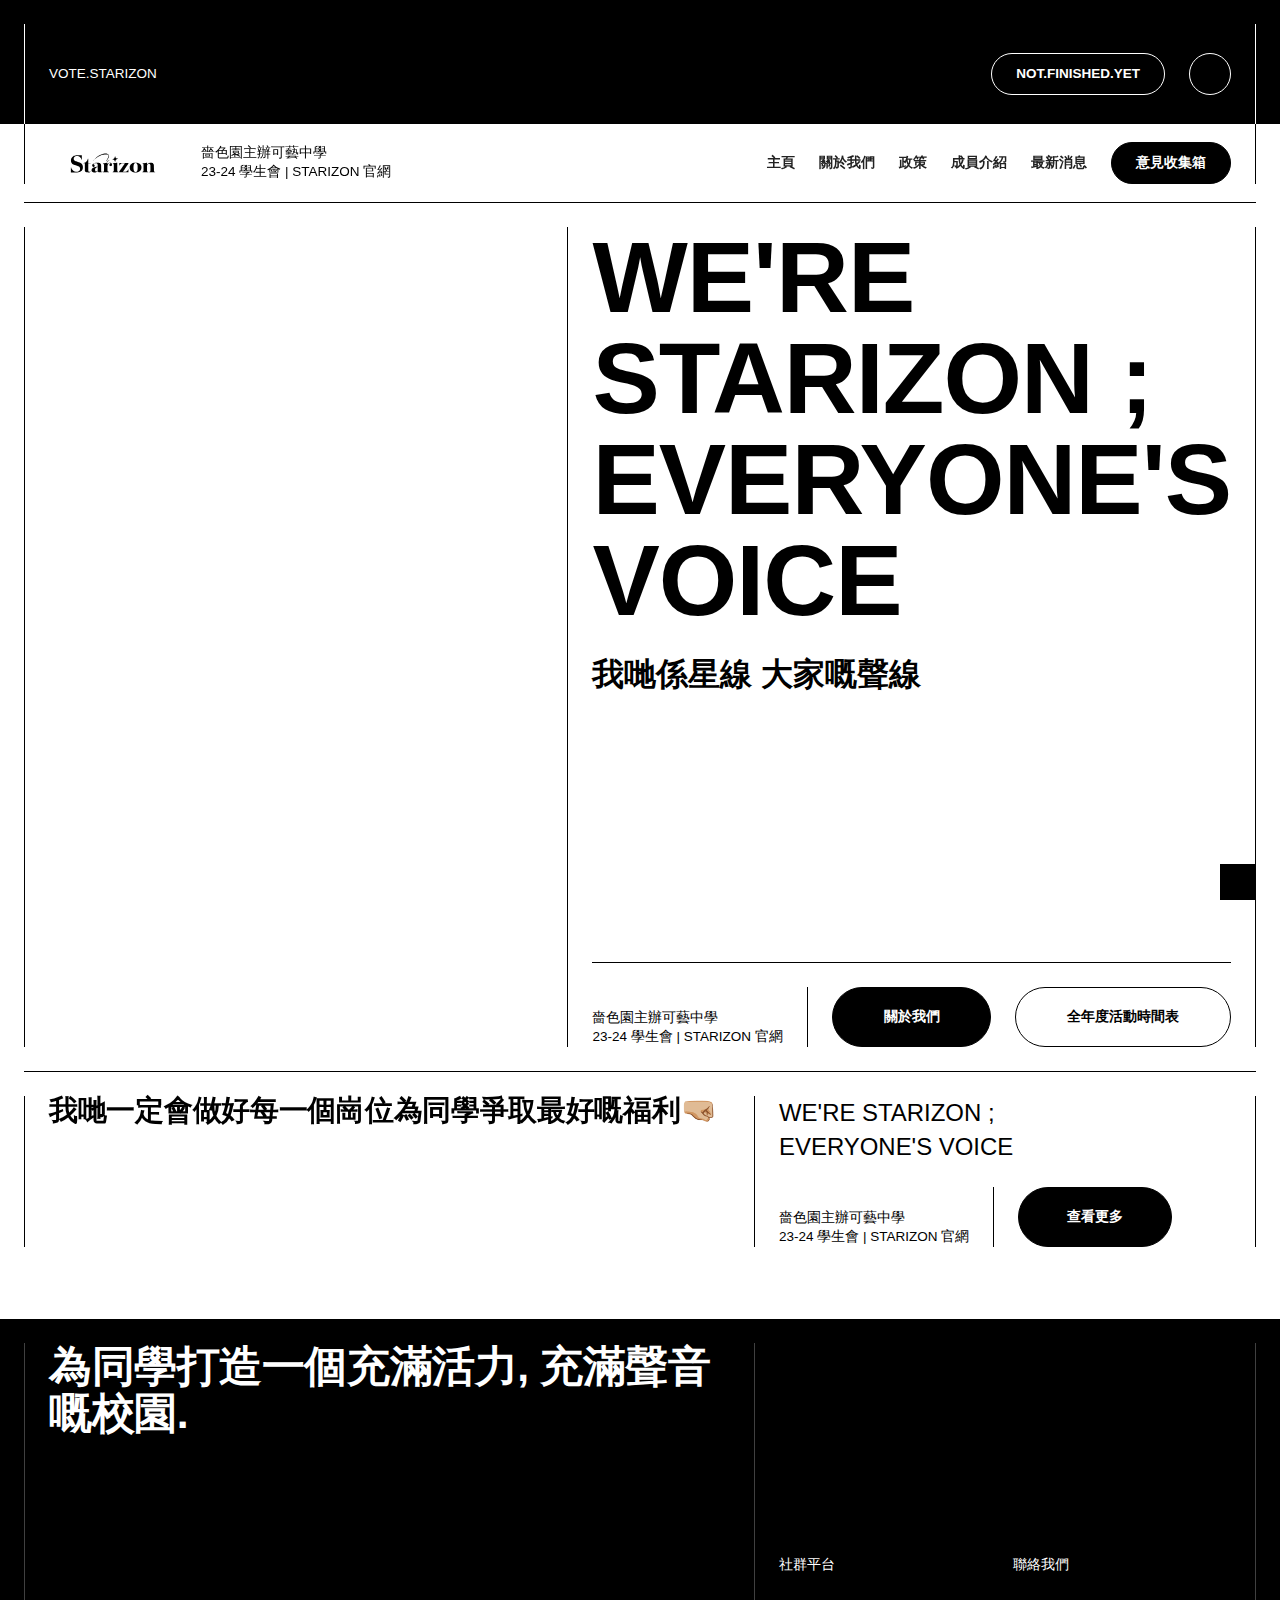
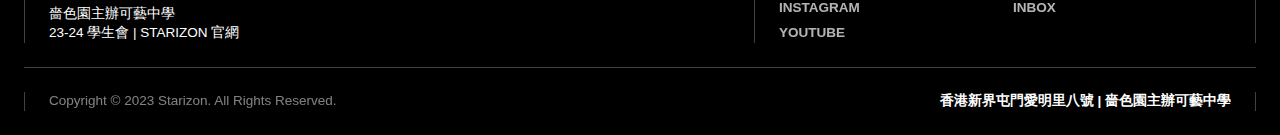
==== index.html @ f669361c "Update index.html" ====
<!DOCTYPE html>
<html data-wf-domain="62f3719eed27635eee6eeb4f" data-wf-page="643792593c70c9374ab101b8" data-wf-site="6434d82a3cc585684fbb2d3b" data-wf-status="1">
    <head>
        <meta charset="utf-8"/>
        <title>𝟐𝟑-𝟐𝟒年度學生會 | 𝐒𝐓𝐀𝐑𝐈𝐙𝐎𝐍</title>
        <link href="starizon_css-01.css" rel="stylesheet" type="text/css"/>
        <script type="text/javascript">
            !function(o, c) {
                var n = c.documentElement
                  , t = " w-mod-";
                n.className += t + "js",
                ("ontouchstart"in o || o.DocumentTouch && c instanceof DocumentTouch) && (n.className += t + "touch")
            }(window, document);
        </script>
        <link href="assets/images/starizon.icon.white.png" rel="shortcut icon" type="image/x-icon"/>
        <style>
            body {
                -moz-osx-font-smoothing: grayscale;
                -webkit-font-smoothing: antialiased;
            }

            select, input, textarea {
                -webkit-appearance: none;
            }
        </style>
    </head>
    <body>
        <div class="page-wrapper">
            <div id="Top" class="back-to-top-container">
                <a href="#Top" class="back-to-top-button w-inline-block">
                    <img src="https://assets.website-files.com/6434d82a3cc585684fbb2d3b/6434d82a3cc5858059bb2d97_interface-icon-arrow-up.svg" alt="" class="invert"/>
                </a>
            </div>
            <div class="announcement-bar">
                <div class="container---main announcement">
                    <div class="announcement-contents">
                        <div class="small-text normal-case">
                            VOTE.STARIZON
                        </div>
                        <div class="announcement-buttons">
                            <a href="#" target="_blank" class="button bordered-white small w-inline-block">
                                <div>Not.Finished.yet</div>
                            </a>
                            <div class="announcement-cross">
                                <a href="#" class="circle-button bordered-white w-inline-block">
                                    <img src="https://assets.website-files.com/6434d82a3cc585684fbb2d3b/6434d82a3cc5850c27bb2d99_interface-icon-cross.svg" alt="" class="invert"/>
                                </a>
                            </div>
                        </div>
                    </div>
                </div>
            </div>
            <div class="navbar-wrapper">
                <div class="container---main">
                    <div data-animation="default" data-collapse="medium" data-duration="400" data-easing="ease" data-easing2="ease" role="banner" class="navbar w-nav">
                        <div class="navbar-row">
                            <div class="navbar-left">
                                <a href="index.html" aria-current="page" class="brand w-nav-brand w--current">
                                    <img src="assets/images/starizon.logo.black.svg" alt=""/>
                                </a>
                                <div class="small-text navbar-date">
                                    嗇色園主辦可藝中學<br/>23-24 學生會 | STARIZON 官網
                                </div>
                            </div>
                            <nav role="navigation" class="nav-menu w-nav-menu">
                                <a href="index.html" class="nav-link w-nav-link">主頁</a>
                                <a href="about.html" class="nav-link w-nav-link">關於我們</a>
                                <a href="policy.html" class="nav-link w-nav-link">政策</a>
                                <a href="members.html" class="nav-link w-nav-link">成員介紹</a>
                                <a href="news.html" class="nav-link w-nav-link">最新消息</a>
                                <a href="https://forms.office.com/pages/responsepage.aspx?id=_iAlI0WJ10eQeMBDpr6bIfOdSg0byFVHprDuaMPOEABUQkJWSlk3SUZXNU5JMFQwN0pROUhWMkxETy4u" target="_blank" class="button small w-inline-block">
                                    <div>意見收集箱</div>
                                </a>
                            </nav>
                            <div class="menu-button w-nav-button">
                                <div class="menu-button-wrapper">
                                    <div class="menu-button-horziontal">
                                        <div class="menu-button-horizontal-line line-1"></div>
                                        <div class="menu-button-horizontal-line line-2"></div>
                                        <div class="menu-button-horizontal-line line-3"></div>
                                    </div>
                                    <div class="menu-button-cross">
                                        <div class="menu-button-cross-line line-1"></div>
                                        <div class="menu-button-cross-line line-2"></div>
                                    </div>
                                </div>
                            </div>
                        </div>
                    </div>
                </div>
            </div>
            <div class="content-wrapper">
                <div class="horizontal-line"></div>
                <div class="container---main">
                    <div class="section-inner">
                        <div class="image-wrapper">
                            <div data-poster-url="https://assets.website-files.com/6434d82a3cc585684fbb2d3b/6435f1de765df2194323a188_video-tall-1-poster-00001.jpg" data-video-urls="https://assets.website-files.com/6434d82a3cc585684fbb2d3b/6435f1de765df2194323a188_video-tall-1-transcode.mp4,https://assets.website-files.com/6434d82a3cc585684fbb2d3b/6435f1de765df2194323a188_video-tall-1-transcode.webm" data-autoplay="true" data-loop="true" data-wf-ignore="true" class="tall-image w-background-video w-background-video-atom">
                                <video id="bc25008b-c223-f954-f3f4-4669dd1effb4-video" autoplay="" loop="" style="background-image:url(&quot;https://assets.website-files.com/6434d82a3cc585684fbb2d3b/6435f1de765df2194323a188_video-tall-1-poster-00001.jpg&quot;)" muted="" playsinline="" data-wf-ignore="true" data-object-fit="cover">
                                    <source src="https://assets.website-files.com/6434d82a3cc585684fbb2d3b/6435f1de765df2194323a188_video-tall-1-transcode.mp4" data-wf-ignore="true"/>
                                    <source src="https://assets.website-files.com/6434d82a3cc585684fbb2d3b/6435f1de765df2194323a188_video-tall-1-transcode.webm" data-wf-ignore="true"/>
                                </video>
                            </div>
                            <div class="corner-graphic">
                                <div class="corner-graphic-top">
                                    <div class="corner-graphic-polygon"></div>
                                    <img src="https://assets.website-files.com/6434d82a3cc585684fbb2d3b/6434e6e954422e6eb93db7df_rounded-corner.svg" alt="" class="graphic-round-1"/>
                                </div>
                                <img src="https://assets.website-files.com/6434d82a3cc585684fbb2d3b/6434e6e954422e6eb93db7df_rounded-corner.svg" alt="" class="graphic-round-1"/>
                            </div>
                            <div class="corner-graphic bottom-right">
                                <div class="corner-graphic-top">
                                    <div class="corner-graphic-polygon wide"></div>
                                    <img src="https://assets.website-files.com/6434d82a3cc585684fbb2d3b/6434e6e954422e6eb93db7df_rounded-corner.svg" alt="" class="graphic-round-1"/>
                                </div>
                                <img src="https://assets.website-files.com/6434d82a3cc585684fbb2d3b/6434e6e954422e6eb93db7df_rounded-corner.svg" alt="" class="graphic-round-1"/>
                            </div>
                        </div>
                        <div class="vertical-line"></div>
                        <div class="justify-between">
                            <div id="w-node-_2f3799e2-8b86-96f6-924d-34a1fda5ce8c-4ab101b8" class="rows">
                                <h1 id="w-node-bc605cec-be34-5eda-a3c0-f28c8a961059-4ab101b8">We're STARIZON ; Everyone's Voice</h1>
                                <h4>
                                    我哋係星線 大家嘅聲線
                                </h4>
                            </div>
                            <div id="w-node-_2f3799e2-8b86-96f6-924d-34a1fda5ce91-4ab101b8" class="rows">
                                <div class="horizontal-line"></div>
                                <div id="w-node-_2f3799e2-8b86-96f6-924d-34a1fda5ce93-4ab101b8" class="columns hero-action">
                                    <div id="w-node-_2f3799e2-8b86-96f6-924d-34a1fda5ce94-4ab101b8" class="small-text">
                                        嗇色園主辦可藝中學<br/>23-24 學生會 | STARIZON 官網
                                    </div>
                                    <div class="vertical-line"></div>
                                    <a href="about.html" class="button hero-button w-inline-block">
                                        <div id="w-node-_2f3799e2-8b86-96f6-924d-34a1fda5ce98-4ab101b8">關於我們</div>
                                    </a>
                                    <a href="schedule.html" class="button bordered hero-button w-inline-block">
                                        <div id="w-node-_2f3799e2-8b86-96f6-924d-34a1fda5ce9b-4ab101b8">全年度活動時間表</div>
                                    </a>
                                </div>
                            </div>
                        </div>
                    </div>
                </div>
                <div class="horizontal-line"></div>
<!--
                <div class="container---main">
                    <div class="section-inner sponsors">
                        <h3>
                            proudly<br/>
                            sponsored<br/>by
                        </h3>
                        <div class="vertical-line"></div>
                        <div class="logos-wrapper">
                            <div class="logo-row">
                                <div class="logo-wrapper">
                                    <img src="https://assets.website-files.com/6434d82a3cc585684fbb2d3b/6434d82a3cc58504b5bb2d77_brand-logo-15.svg" alt=""/>
                                </div>
                                <div class="logo-wrapper">
                                    <img src="https://assets.website-files.com/6434d82a3cc585684fbb2d3b/6434d82a3cc5858596bb2d7c_brand-logo-01.svg" alt=""/>
                                </div>
                                <div class="logo-wrapper">
                                    <img src="https://assets.website-files.com/6434d82a3cc585684fbb2d3b/6434d82a3cc58583d7bb2d76_brand-logo-14.svg" alt=""/>
                                </div>
                                <div class="logo-wrapper">
                                    <img src="https://assets.website-files.com/6434d82a3cc585684fbb2d3b/6434d82a3cc58518cabb2d7f_brand-logo-07.svg" alt=""/>
                                </div>
                                <div class="logo-wrapper">
                                    <img src="https://assets.website-files.com/6434d82a3cc585684fbb2d3b/6434d82a3cc585138fbb2d6f_brand-logo-17.svg" alt=""/>
                                </div>
                                <div class="logo-wrapper">
                                    <img src="https://assets.website-files.com/6434d82a3cc585684fbb2d3b/6434d82a3cc58521e2bb2d7e_brand-logo-05.svg" alt=""/>
                                </div>
                            </div>
                            <a href="#" class="arrow-link bottom-right">
                                <div id="w-node-_2f3799e2-8b86-96f6-924d-34a1fda5ceb2-4ab101b8">meet our sponsors</div>
                                <img src="https://assets.website-files.com/6434d82a3cc585684fbb2d3b/6434d82a3cc58557ecbb2d96_interface-icon-arrow-right.svg" alt=""/>
                            </a>
                        </div>
                    </div>
                </div>
                <div class="horizontal-line"></div>
                <div class="container---main">
                    <div class="section-inner">
                        <div id="w-node-_2f3799e2-8b86-96f6-924d-34a1fda5ceb8-4ab101b8" class="rows gap-1x">
                            <h4 class="large-heading">themes</h4>
                            <div class="image-wrapper">
                                <div class="corner-graphic hide-on-mobile">
                                    <div class="corner-graphic-top">
                                        <div class="corner-graphic-polygon xwide"></div>
                                        <img src="https://assets.website-files.com/6434d82a3cc585684fbb2d3b/6434e6e954422e6eb93db7df_rounded-corner.svg" alt="" class="graphic-round-1"/>
                                    </div>
                                    <img src="https://assets.website-files.com/6434d82a3cc585684fbb2d3b/6434e6e954422e6eb93db7df_rounded-corner.svg" alt="" class="graphic-round-1"/>
                                </div>
                                <div class="corner-graphic bottom-right">
                                    <div class="corner-graphic-top">
                                        <div class="corner-graphic-polygon"></div>
                                        <img src="https://assets.website-files.com/6434d82a3cc585684fbb2d3b/6434e6e954422e6eb93db7df_rounded-corner.svg" alt="" class="graphic-round-1"/>
                                    </div>
                                    <img src="https://assets.website-files.com/6434d82a3cc585684fbb2d3b/6434e6e954422e6eb93db7df_rounded-corner.svg" alt="" class="graphic-round-1"/>
                                </div>
                                <div data-poster-url="https://assets.website-files.com/6434d82a3cc585684fbb2d3b/6435f1ffa78594cfeb83b498_video-wide-1-poster-00001.jpg" data-video-urls="https://assets.website-files.com/6434d82a3cc585684fbb2d3b/6435f1ffa78594cfeb83b498_video-wide-1-transcode.mp4,https://assets.website-files.com/6434d82a3cc585684fbb2d3b/6435f1ffa78594cfeb83b498_video-wide-1-transcode.webm" data-autoplay="true" data-loop="true" data-wf-ignore="true" class="wide-image w-background-video w-background-video-atom">
                                    <video id="b2532ffa-951f-53a1-4b04-816ff6d3d0a5-video" autoplay="" loop="" style="background-image:url(&quot;https://assets.website-files.com/6434d82a3cc585684fbb2d3b/6435f1ffa78594cfeb83b498_video-wide-1-poster-00001.jpg&quot;)" muted="" playsinline="" data-wf-ignore="true" data-object-fit="cover">
                                        <source src="https://assets.website-files.com/6434d82a3cc585684fbb2d3b/6435f1ffa78594cfeb83b498_video-wide-1-transcode.mp4" data-wf-ignore="true"/>
                                        <source src="https://assets.website-files.com/6434d82a3cc585684fbb2d3b/6435f1ffa78594cfeb83b498_video-wide-1-transcode.webm" data-wf-ignore="true"/>
                                    </video>
                                </div>
                            </div>
                            <div id="w-node-_2f3799e2-8b86-96f6-924d-34a1fda5cebf-4ab101b8" class="columns gap-1x text">
                                <div id="w-node-_2f3799e2-8b86-96f6-924d-34a1fda5cec0-4ab101b8" class="rows themes-row">
                                    <h4 class="medium-heading">Ethics</h4>
                                    <div id="w-node-_2f3799e2-8b86-96f6-924d-34a1fda5cec3-4ab101b8">Ethical considerations are critical to the development and deployment of AI technology. That &#x27;s why we &#x27;ve dedicated a significant portion of the event to exploring the ethical implications of AI and how they can be addressed.</div>
                                </div>
                                <div class="vertical-line"></div>
                                <div id="w-node-_2f3799e2-8b86-96f6-924d-34a1fda5cec6-4ab101b8" class="rows themes-row align-center">
                                    <h4 class="medium-heading">Leadership</h4>
                                    <div id="w-node-_2f3799e2-8b86-96f6-924d-34a1fda5cec9-4ab101b8">Our keynote speakers and workshop leaders will provide thought-provoking insights and practical guidance on how to develop and deploy AI systems that are responsible, transparent, and aligned with human values.</div>
                                </div>
                                <div class="vertical-line"></div>
                                <div id="w-node-_2f3799e2-8b86-96f6-924d-34a1fda5cecc-4ab101b8" class="rows themes-row align-bottom">
                                    <h4 class="medium-heading">innovation</h4>
                                    <div id="w-node-_2f3799e2-8b86-96f6-924d-34a1fda5cecf-4ab101b8">Synapse will highlight the latest advances in AI and their potential impact on businesses, industries, and society. Attendees will learn about the latest trends in AI development and how to leverage these trends to drive innovation in their own organizations.</div>
                                </div>
                            </div>
                            <div id="w-node-_2f3799e2-8b86-96f6-924d-34a1fda5ced1-4ab101b8" class="columns themes-action">
                                <div id="w-node-_2f3799e2-8b86-96f6-924d-34a1fda5ced2-4ab101b8" class="small-text">
                                    workshops + discussion<br/>and much more.
                                </div>
                                <div class="vertical-line"></div>
                                <a href="#" class="button bordered hero-button w-inline-block">
                                    <div id="w-node-_2f3799e2-8b86-96f6-924d-34a1fda5ced6-4ab101b8">see schedule</div>
                                </a>
                                <a href="#" class="button hero-button w-inline-block">
                                    <div id="w-node-_2f3799e2-8b86-96f6-924d-34a1fda5ced9-4ab101b8">buy tickets</div>
                                </a>
                            </div>
                        </div>
                    </div>
                </div>
                <div class="horizontal-line"></div>
                <div class="container---main">
                    <div class="section-inner">
                        <div class="metric-box">
                            <div id="w-node-_2f3799e2-8b86-96f6-924d-34a1fda5cedf-4ab101b8" class="metric-text">7</div>
                            <h4>speakers</h4>
                            <div class="corner-graphic">
                                <div class="corner-graphic-top">
                                    <div class="corner-graphic-polygon"></div>
                                    <img src="https://assets.website-files.com/6434d82a3cc585684fbb2d3b/6434e6e954422e6eb93db7df_rounded-corner.svg" alt="" class="graphic-round-1"/>
                                </div>
                                <img src="https://assets.website-files.com/6434d82a3cc585684fbb2d3b/6434e6e954422e6eb93db7df_rounded-corner.svg" alt="" class="graphic-round-1"/>
                            </div>
                        </div>
                        <div class="metric-box">
                            <div id="w-node-_2f3799e2-8b86-96f6-924d-34a1fda5cee5-4ab101b8" class="metric-text">2</div>
                            <h4>days</h4>
                            <div class="corner-graphic bottom-right">
                                <div class="corner-graphic-top">
                                    <div class="corner-graphic-polygon"></div>
                                    <img src="https://assets.website-files.com/6434d82a3cc585684fbb2d3b/6434e6e954422e6eb93db7df_rounded-corner.svg" alt="" class="graphic-round-1"/>
                                </div>
                                <img src="https://assets.website-files.com/6434d82a3cc585684fbb2d3b/6434e6e954422e6eb93db7df_rounded-corner.svg" alt="" class="graphic-round-1"/>
                            </div>
                        </div>
                        <div class="metric-box">
                            <div id="w-node-_2f3799e2-8b86-96f6-924d-34a1fda5ceeb-4ab101b8" class="metric-text">9</div>
                            <h4>Workshops</h4>
                            <div class="corner-graphic top-right">
                                <div class="corner-graphic-top">
                                    <div class="corner-graphic-polygon"></div>
                                    <img src="https://assets.website-files.com/6434d82a3cc585684fbb2d3b/6434e6e954422e6eb93db7df_rounded-corner.svg" alt="" class="graphic-round-1"/>
                                </div>
                                <img src="https://assets.website-files.com/6434d82a3cc585684fbb2d3b/6434e6e954422e6eb93db7df_rounded-corner.svg" alt="" class="graphic-round-1"/>
                            </div>
                        </div>
                    </div>
                </div>
                <div class="horizontal-line"></div>
                <div class="container---main">
                    <div class="section-inner">
                        <div id="w-node-_2f3799e2-8b86-96f6-924d-34a1fda5cef4-4ab101b8" class="justify-between">
                            <h4 class="large-heading">explore the frontiers of AI technology.</h4>
                            <div id="w-node-_2f3799e2-8b86-96f6-924d-34a1fda5cef7-4ab101b8" class="columns align-bottom">
                                <div class="padded-bottom">
                                    <div id="w-node-_2f3799e2-8b86-96f6-924d-34a1fda5cef9-4ab101b8" class="large-text">Explore the frontiers of AI technology and its ethical implications. Join us at Synapse, a two-day event that brings together luminaries in the industry to discuss the future of AI innovation and ethics.</div>
                                </div>
                                <div class="vertical-line"></div>
                                <a href="/speakers" class="button w-inline-block">
                                    <div id="w-node-_2f3799e2-8b86-96f6-924d-34a1fda5cefd-4ab101b8">meet speakers</div>
                                </a>
                            </div>
                        </div>
                        <div class="vertical-line"></div>
                        <div class="image-wrapper">
                            <div data-poster-url="https://assets.website-files.com/6434d82a3cc585684fbb2d3b/6435f246917631e7a342a226_video-tall-2-poster-00001.jpg" data-video-urls="https://assets.website-files.com/6434d82a3cc585684fbb2d3b/6435f246917631e7a342a226_video-tall-2-transcode.mp4,https://assets.website-files.com/6434d82a3cc585684fbb2d3b/6435f246917631e7a342a226_video-tall-2-transcode.webm" data-autoplay="true" data-loop="true" data-wf-ignore="true" class="tall-image w-background-video w-background-video-atom">
                                <video id="29b15c0f-e776-fad7-274b-3668a8c3039c-video" autoplay="" loop="" style="background-image:url(&quot;https://assets.website-files.com/6434d82a3cc585684fbb2d3b/6435f246917631e7a342a226_video-tall-2-poster-00001.jpg&quot;)" muted="" playsinline="" data-wf-ignore="true" data-object-fit="cover">
                                    <source src="https://assets.website-files.com/6434d82a3cc585684fbb2d3b/6435f246917631e7a342a226_video-tall-2-transcode.mp4" data-wf-ignore="true"/>
                                    <source src="https://assets.website-files.com/6434d82a3cc585684fbb2d3b/6435f246917631e7a342a226_video-tall-2-transcode.webm" data-wf-ignore="true"/>
                                </video>
                            </div>
                            <div class="corner-graphic top-right">
                                <div class="corner-graphic-top">
                                    <div class="corner-graphic-polygon xwide"></div>
                                    <img src="https://assets.website-files.com/6434d82a3cc585684fbb2d3b/6434e6e954422e6eb93db7df_rounded-corner.svg" alt="" class="graphic-round-1"/>
                                </div>
                                <img src="https://assets.website-files.com/6434d82a3cc585684fbb2d3b/6434e6e954422e6eb93db7df_rounded-corner.svg" alt="" class="graphic-round-1"/>
                            </div>
                            <div class="corner-graphic bottom-left">
                                <div class="corner-graphic-top">
                                    <div class="corner-graphic-polygon"></div>
                                    <img src="https://assets.website-files.com/6434d82a3cc585684fbb2d3b/6434e6e954422e6eb93db7df_rounded-corner.svg" alt="" class="graphic-round-1"/>
                                </div>
                                <img src="https://assets.website-files.com/6434d82a3cc585684fbb2d3b/6434e6e954422e6eb93db7df_rounded-corner.svg" alt="" class="graphic-round-1"/>
                            </div>
                        </div>
                    </div>
                </div>
                <div class="horizontal-line"></div>
                <div class="container---main">
                    <div class="section-inner reverse-on-mobile">
                        <div class="image-wrapper">
                            <img src="https://assets.website-files.com/6434d82a3cc585684fbb2d3b/6434d82a3cc585a3cebb2db5_photo-landscape-07.jpg" srcset="https://assets.website-files.com/6434d82a3cc585684fbb2d3b/6434d82a3cc585a3cebb2db5_photo-landscape-07-p-500.jpg 500w, https://assets.website-files.com/6434d82a3cc585684fbb2d3b/6434d82a3cc585a3cebb2db5_photo-landscape-07-p-800.jpg 800w, https://assets.website-files.com/6434d82a3cc585684fbb2d3b/6434d82a3cc585a3cebb2db5_photo-landscape-07-p-1080.jpg 1080w, https://assets.website-files.com/6434d82a3cc585684fbb2d3b/6434d82a3cc585a3cebb2db5_photo-landscape-07.jpg 1600w" sizes="(max-width: 479px) 90vw, (max-width: 767px) 87vw, (max-width: 991px) 90vw, 44vw" alt="" class="tall-image"/>
                            <div class="corner-graphic bottom-left">
                                <div class="corner-graphic-top">
                                    <div class="corner-graphic-polygon"></div>
                                    <img src="https://assets.website-files.com/6434d82a3cc585684fbb2d3b/6434e6e954422e6eb93db7df_rounded-corner.svg" alt="" class="graphic-round-1"/>
                                </div>
                                <img src="https://assets.website-files.com/6434d82a3cc585684fbb2d3b/6434e6e954422e6eb93db7df_rounded-corner.svg" alt="" class="graphic-round-1"/>
                            </div>
                            <div class="corner-graphic top-right">
                                <div class="corner-graphic-top">
                                    <div class="corner-graphic-polygon wide"></div>
                                    <img src="https://assets.website-files.com/6434d82a3cc585684fbb2d3b/6434e6e954422e6eb93db7df_rounded-corner.svg" alt="" class="graphic-round-1"/>
                                </div>
                                <img src="https://assets.website-files.com/6434d82a3cc585684fbb2d3b/6434e6e954422e6eb93db7df_rounded-corner.svg" alt="" class="graphic-round-1"/>
                            </div>
                        </div>
                        <div class="vertical-line"></div>
                        <div id="w-node-_2f3799e2-8b86-96f6-924d-34a1fda5cf0c-4ab101b8" class="rows justify-center text-center">
                            <div id="w-node-_2f3799e2-8b86-96f6-924d-34a1fda5cf0d-4ab101b8" class="rows gap-0-5x">
                                <h4 class="large-heading">online</h4>
                                <h4 class="large-heading plus">+</h4>
                                <h4 class="large-heading">In-Person</h4>
                            </div>
                            <a href="/location" class="button w-inline-block">
                                <div id="w-node-_2f3799e2-8b86-96f6-924d-34a1fda5cf13-4ab101b8">about location</div>
                            </a>
                        </div>
                    </div>
                </div>
                <div class="horizontal-line"></div>
-->
                <div class="container---main">
                    <div class="section-inner cta-1">
                        <div class="grow-wrapper sticky">
                            <div class="container---m">
                                <h4 class="large-heading-u cta-heading">
                                    我哋一定會做好每一個崗位為同學爭取最好嘅福利🤜🏼
                                </h4>
                            </div>
                        </div>
                        <div class="vertical-line"></div>
                        <div class="container---xs">
                            <div id="w-node-eb937ab9-228d-7eda-45f0-d553d46ec7ab-d46ec7a1" class="rows">
                                <div id="w-node-eb937ab9-228d-7eda-45f0-d553d46ec7ac-d46ec7a1" class="large-text">WE'RE STARIZON ; </br>EVERYONE'S VOICE                                </div>
                                <div id="w-node-eb937ab9-228d-7eda-45f0-d553d46ec7ae-d46ec7a1" class="columns cta-action">
                                    <div id="w-node-eb937ab9-228d-7eda-45f0-d553d46ec7af-d46ec7a1" class="small-text">
                                        嗇色園主辦可藝中學<br/>23-24 學生會 | STARIZON 官網
                                    </div>
                                    <div class="vertical-line"></div>
                                    <a href="about.html" target="_blank" class="button grow-on-mobile w-inline-block">
                                        <div id="w-node-eb937ab9-228d-7eda-45f0-d553d46ec7b5-d46ec7a1">查看更多</div>
                                    </a>
                                </div>
                            </div>
                        </div>
                    </div>
                </div>
            </div>
            <div class="footer wf-section">
                <div class="content-wrapper inside-footer">
                    <div class="container---main">
                        <div class="section-inner white footer-section">
                            <div id="w-node-_8a100751-ddef-9004-6642-ffcc91b55960-55b37658" class="rows subscribe">
                                <h3>為同學打造一個充滿活力, 充滿聲音嘅校園.</h3>
                                <div class="footer-logo-wrapper">
                                    <div id="w-node-_8a100751-ddef-9004-6642-ffcc91b5598f-55b37658" class="small-text">
                                        嗇色園主辦可藝中學<br/>23-24 學生會 | STARIZON 官網
                                    </div>
                                </div>
                            </div>
                            <div class="vertical-line white"></div>
                            <div class="container---xs align-bottom">
                                <div id="w-node-_8a100751-ddef-9004-6642-ffcc91b55974-55b37658" class="footer-menus">
                                    <div id="w-node-_8a100751-ddef-9004-6642-ffcc91b55975-55b37658" class="rows gap-1x">
                                        <div id="w-node-_8a100751-ddef-9004-6642-ffcc91b55976-55b37658" class="small-text">社群平台</div>
                                        <div id="w-node-_8a100751-ddef-9004-6642-ffcc91b55978-55b37658" class="rows gap-0-25x">
                                            <a id="w-node-_9bd318bd-aaa4-cf52-8e7f-af1560798db5-55b37658" href="https://www.instagram.com/hnc.starizon/" class="small-text normal-case white-link">INSTAGRAM</a>
                                            <a id="w-node-aebb5ad2-0da6-046a-4585-def8675df3f7-55b37658" href="#" class="small-text normal-case white-link">YOUTUBE</a>
                                        </div>
                                    </div>
                                    <div id="w-node-_8a100751-ddef-9004-6642-ffcc91b55981-55b37658" class="rows">
                                        <div id="w-node-_8a100751-ddef-9004-6642-ffcc91b55982-55b37658" class="small-text">聯絡我們</div>
                                        <div id="w-node-_8a100751-ddef-9004-6642-ffcc91b55984-55b37658" class="rows gap-0-25x">
                                            <a href="https://forms.office.com/pages/responsepage.aspx?id=_iAlI0WJ10eQeMBDpr6bIfOdSg0byFVHprDuaMPOEABUQkJWSlk3SUZXNU5JMFQwN0pROUhWMkxETy4u" id="w-node-a83e69a6-3510-6ed5-53a1-bc9d1942e849-55b37658" class="small-text normal-case white-link">INBOX</a>
                                        </div>
                                    </div>
                                </div>
                            </div>
                        </div>
                    </div>
                    <div class="horizontal-line white"></div>
                    <div class="container---main">
                        <div class="section-inner white">
                            <div class="footer-bottom">
                                <div class="small-text normal-case muted">
                                    Copyright © 2023 Starizon. All Rights Reserved.
                                </div>
                                <div class="columns gap-0-5x footer-link">
                                    <div class="small-text normal-case"></div>
                                    <a href="https://hongai.edu.hk/" target="_blank" class="small-text white-link">香港新界屯門愛明里八號 | 嗇色園主辦可藝中學</a>
                                </div>
                            </div>
                        </div>
                    </div>
                </div>
            </div>
        </div>
        <script src="https://d3e54v103j8qbb.cloudfront.net/js/jquery-3.5.1.min.dc5e7f18c8.js?site=6434d82a3cc585684fbb2d3b" type="text/javascript" integrity="sha256-9/aliU8dGd2tb6OSsuzixeV4y/faTqgFtohetphbbj0=" crossorigin="anonymous"></script>
        <script src="https://assets.website-files.com/6434d82a3cc585684fbb2d3b/js/webflow.30c994280.js" type="text/javascript"></script>
        <script>$(document).ready(function() {$(".w-webflow-badge").removeClass("w-webflow-badge").empty(); });</script>
    </body>
</html>
---- starizon_css-01.css ----
html {
  -ms-text-size-adjust: 100%;
  -webkit-text-size-adjust: 100%;
  font-family: sans-serif;
}

body {
  margin: 0;
}

article, aside, details, figcaption, figure, footer, header, hgroup, main, menu, nav, section, summary {
  display: block;
}

audio, canvas, progress, video {
  vertical-align: baseline;
  display: inline-block;
}

audio:not([controls]) {
  height: 0;
  display: none;
}

[hidden], template {
  display: none;
}

a {
  background-color: rgba(0, 0, 0, 0);
}

a:active, a:hover {
  outline: 0;
}

abbr[title] {
  border-bottom: 1px dotted;
}

b, strong {
  font-weight: bold;
}

dfn {
  font-style: italic;
}

h1 {
  margin: .67em 0;
  font-size: 2em;
}

mark {
  color: #000;
  background: #ff0;
}

small {
  font-size: 80%;
}

sub, sup {
  vertical-align: baseline;
  font-size: 75%;
  line-height: 0;
  position: relative;
}

sup {
  top: -.5em;
}

sub {
  bottom: -.25em;
}

img {
  border: 0;
}

svg:not(:root) {
  overflow: hidden;
}

figure {
  margin: 1em 40px;
}

hr {
  box-sizing: content-box;
  height: 0;
}

pre {
  overflow: auto;
}

code, kbd, pre, samp {
  font-family: monospace;
  font-size: 1em;
}

button, input, optgroup, select, textarea {
  color: inherit;
  font: inherit;
  margin: 0;
}

button {
  overflow: visible;
}

button, select {
  text-transform: none;
}

button, html input[type="button"], input[type="reset"] {
  -webkit-appearance: button;
  cursor: pointer;
}

button[disabled], html input[disabled] {
  cursor: default;
}

button::-moz-focus-inner, input::-moz-focus-inner {
  border: 0;
  padding: 0;
}

input {
  line-height: normal;
}

input[type="checkbox"], input[type="radio"] {
  box-sizing: border-box;
  padding: 0;
}

input[type="number"]::-webkit-inner-spin-button, input[type="number"]::-webkit-outer-spin-button {
  height: auto;
}

input[type="search"] {
  -webkit-appearance: none;
}

input[type="search"]::-webkit-search-cancel-button, input[type="search"]::-webkit-search-decoration {
  -webkit-appearance: none;
}

fieldset {
  border: 1px solid silver;
  margin: 0 2px;
  padding: .35em .625em .75em;
}

legend {
  border: 0;
  padding: 0;
}

textarea {
  overflow: auto;
}

optgroup {
  font-weight: bold;
}

table {
  border-collapse: collapse;
  border-spacing: 0;
}

td, th {
  padding: 0;
}

@font-face {
  font-family: webflow-icons;
  src: url("[data-uri]") format("truetype");
  font-weight: normal;
  font-style: normal;
}

[class^="w-icon-"], [class*=" w-icon-"] {
  speak: none;
  font-variant: normal;
  text-transform: none;
  -webkit-font-smoothing: antialiased;
  -moz-osx-font-smoothing: grayscale;
  font-style: normal;
  font-weight: normal;
  line-height: 1;
  font-family: webflow-icons !important;
}

.w-icon-slider-right:before {
  content: "  ";
}

.w-icon-slider-left:before {
  content: "  ";
}

.w-icon-nav-menu:before {
  content: "  ";
}

.w-icon-arrow-down:before, .w-icon-dropdown-toggle:before {
  content: "  ";
}

.w-icon-file-upload-remove:before {
  content: "謅 ";
}

.w-icon-file-upload-icon:before {
  content: "謅 ";
}

* {
  box-sizing: border-box;
}

html {
  height: 100%;
}

body {
  min-height: 100%;
  color: #333;
  background-color: #fff;
  margin: 0;
  font-family: Arial, sans-serif;
  font-size: 14px;
  line-height: 20px;
}

img {
  max-width: 100%;
  vertical-align: middle;
  display: inline-block;
}

html.w-mod-touch * {
  background-attachment: scroll !important;
}

.w-block {
  display: block;
}

.w-inline-block {
  max-width: 100%;
  display: inline-block;
}

.w-clearfix:before, .w-clearfix:after {
  content: " ";
  grid-area: 1 / 1 / 2 / 2;
  display: table;
}

.w-clearfix:after {
  clear: both;
}

.w-hidden {
  display: none;
}

.w-button {
  color: #fff;
  line-height: inherit;
  cursor: pointer;
  background-color: #3898ec;
  border: 0;
  border-radius: 0;
  padding: 9px 15px;
  text-decoration: none;
  display: inline-block;
}

input.w-button {
  -webkit-appearance: button;
}

html[data-w-dynpage] [data-w-cloak] {
  color: rgba(0, 0, 0, 0) !important;
}

.w-webflow-badge, .w-webflow-badge * {
  z-index: auto;
  visibility: visible;
  box-sizing: border-box;
  width: auto;
  height: auto;
  max-height: none;
  max-width: none;
  min-height: 0;
  min-width: 0;
  float: none;
  clear: none;
  box-shadow: none;
  opacity: 1;
  direction: ltr;
  font-family: inherit;
  font-weight: inherit;
  color: inherit;
  font-size: inherit;
  line-height: inherit;
  font-style: inherit;
  font-variant: inherit;
  text-align: inherit;
  letter-spacing: inherit;
  -webkit-text-decoration: inherit;
  text-decoration: inherit;
  text-indent: 0;
  text-transform: inherit;
  text-shadow: none;
  font-smoothing: auto;
  vertical-align: baseline;
  cursor: inherit;
  white-space: inherit;
  word-break: normal;
  word-spacing: normal;
  word-wrap: normal;
  background: none;
  border: 0 rgba(0, 0, 0, 0);
  border-radius: 0;
  margin: 0;
  padding: 0;
  list-style-type: disc;
  transition: none;
  display: block;
  position: static;
  top: auto;
  bottom: auto;
  left: auto;
  right: auto;
  overflow: visible;
  transform: none;
}

.w-webflow-badge {
  white-space: nowrap;
  cursor: pointer;
  box-shadow: 0 0 0 1px rgba(0, 0, 0, .1), 0 1px 3px rgba(0, 0, 0, .1);
  visibility: visible !important;
  z-index: 2147483647 !important;
  color: #aaadb0 !important;
  opacity: 1 !important;
  width: auto !important;
  height: auto !important;
  background-color: #fff !important;
  border-radius: 3px !important;
  margin: 0 !important;
  padding: 6px 8px 6px 6px !important;
  font-size: 12px !important;
  line-height: 14px !important;
  text-decoration: none !important;
  display: inline-block !important;
  position: fixed !important;
  top: auto !important;
  bottom: 12px !important;
  left: auto !important;
  right: 12px !important;
  overflow: visible !important;
  transform: none !important;
}

.w-webflow-badge > img {
  visibility: visible !important;
  opacity: 1 !important;
  vertical-align: middle !important;
  display: inline-block !important;
}

h1, h2, h3, h4, h5, h6 {
  margin-bottom: 10px;
  font-weight: bold;
}

h1 {
  margin-top: 20px;
  font-size: 38px;
  line-height: 44px;
}

h2 {
  margin-top: 20px;
  font-size: 32px;
  line-height: 36px;
}

h3 {
  margin-top: 20px;
  font-size: 24px;
  line-height: 30px;
}

h4 {
  margin-top: 10px;
  font-size: 18px;
  line-height: 24px;
}

h5 {
  margin-top: 10px;
  font-size: 14px;
  line-height: 20px;
}

h6 {
  margin-top: 10px;
  font-size: 12px;
  line-height: 18px;
}

p {
  margin-top: 0;
  margin-bottom: 10px;
}

blockquote {
  border-left: 5px solid #e2e2e2;
  margin: 0 0 10px;
  padding: 10px 20px;
  font-size: 18px;
  line-height: 22px;
}

figure {
  margin: 0 0 10px;
}

figcaption {
  text-align: center;
  margin-top: 5px;
}

ul, ol {
  margin-top: 0;
  margin-bottom: 10px;
  padding-left: 40px;
}

.w-list-unstyled {
  padding-left: 0;
  list-style: none;
}

.w-embed:before, .w-embed:after {
  content: " ";
  grid-area: 1 / 1 / 2 / 2;
  display: table;
}

.w-embed:after {
  clear: both;
}

.w-video {
  width: 100%;
  padding: 0;
  position: relative;
}

.w-video iframe, .w-video object, .w-video embed {
  width: 100%;
  height: 100%;
  border: none;
  position: absolute;
  top: 0;
  left: 0;
}

fieldset {
  border: 0;
  margin: 0;
  padding: 0;
}

button, [type="button"], [type="reset"] {
  cursor: pointer;
  -webkit-appearance: button;
  border: 0;
}

.w-form {
  margin: 0 0 15px;
}

.w-form-done {
  text-align: center;
  background-color: #ddd;
  padding: 20px;
  display: none;
}

.w-form-fail {
  background-color: #ffdede;
  margin-top: 10px;
  padding: 10px;
  display: none;
}

label {
  margin-bottom: 5px;
  font-weight: bold;
  display: block;
}

.w-input, .w-select {
  width: 100%;
  height: 38px;
  color: #333;
  vertical-align: middle;
  background-color: #fff;
  border: 1px solid #ccc;
  margin-bottom: 10px;
  padding: 8px 12px;
  font-size: 14px;
  line-height: 1.42857;
  display: block;
}

.w-input:-moz-placeholder, .w-select:-moz-placeholder {
  color: #999;
}

.w-input::-moz-placeholder, .w-select::-moz-placeholder {
  color: #999;
  opacity: 1;
}

.w-input:-ms-input-placeholder, .w-select:-ms-input-placeholder {
  color: #999;
}

.w-input::-webkit-input-placeholder, .w-select::-webkit-input-placeholder {
  color: #999;
}

.w-input:focus, .w-select:focus {
  border-color: #3898ec;
  outline: 0;
}

.w-input[disabled], .w-select[disabled], .w-input[readonly], .w-select[readonly], fieldset[disabled] .w-input, fieldset[disabled] .w-select {
  cursor: not-allowed;
}

.w-input[disabled]:not(.w-input-disabled), .w-select[disabled]:not(.w-input-disabled), .w-input[readonly], .w-select[readonly], fieldset[disabled]:not(.w-input-disabled) .w-input, fieldset[disabled]:not(.w-input-disabled) .w-select {
  background-color: #eee;
}

textarea.w-input, textarea.w-select {
  height: auto;
}

.w-select {
  background-color: #f3f3f3;
}

.w-select[multiple] {
  height: auto;
}

.w-form-label {
  cursor: pointer;
  margin-bottom: 0;
  font-weight: normal;
  display: inline-block;
}

.w-radio {
  margin-bottom: 5px;
  padding-left: 20px;
  display: block;
}

.w-radio:before, .w-radio:after {
  content: " ";
  grid-area: 1 / 1 / 2 / 2;
  display: table;
}

.w-radio:after {
  clear: both;
}

.w-radio-input {
  margin: 4px 0 0;
  margin-top: 1px \9 ;
  float: left;
  margin-top: 3px;
  margin-left: -20px;
  line-height: normal;
}

.w-file-upload {
  margin-bottom: 10px;
  display: block;
}

.w-file-upload-input {
  width: .1px;
  height: .1px;
  opacity: 0;
  z-index: -100;
  position: absolute;
  overflow: hidden;
}

.w-file-upload-default, .w-file-upload-uploading, .w-file-upload-success {
  color: #333;
  display: inline-block;
}

.w-file-upload-error {
  margin-top: 10px;
  display: block;
}

.w-file-upload-default.w-hidden, .w-file-upload-uploading.w-hidden, .w-file-upload-error.w-hidden, .w-file-upload-success.w-hidden {
  display: none;
}

.w-file-upload-uploading-btn {
  cursor: pointer;
  background-color: #fafafa;
  border: 1px solid #ccc;
  margin: 0;
  padding: 8px 12px;
  font-size: 14px;
  font-weight: normal;
  display: flex;
}

.w-file-upload-file {
  background-color: #fafafa;
  border: 1px solid #ccc;
  flex-grow: 1;
  justify-content: space-between;
  margin: 0;
  padding: 8px 9px 8px 11px;
  display: flex;
}

.w-file-upload-file-name {
  font-size: 14px;
  font-weight: normal;
  display: block;
}

.w-file-remove-link {
  width: auto;
  height: auto;
  cursor: pointer;
  margin-top: 3px;
  margin-left: 10px;
  padding: 3px;
  display: block;
}

.w-icon-file-upload-remove {
  margin: auto;
  font-size: 10px;
}

.w-file-upload-error-msg {
  color: #ea384c;
  padding: 2px 0;
  display: inline-block;
}

.w-file-upload-info {
  padding: 0 12px;
  line-height: 38px;
  display: inline-block;
}

.w-file-upload-label {
  cursor: pointer;
  background-color: #fafafa;
  border: 1px solid #ccc;
  margin: 0;
  padding: 8px 12px;
  font-size: 14px;
  font-weight: normal;
  display: inline-block;
}

.w-icon-file-upload-icon, .w-icon-file-upload-uploading {
  width: 20px;
  margin-right: 8px;
  display: inline-block;
}

.w-icon-file-upload-uploading {
  height: 20px;
}

.w-container {
  max-width: 940px;
  margin-left: auto;
  margin-right: auto;
}

.w-container:before, .w-container:after {
  content: " ";
  grid-area: 1 / 1 / 2 / 2;
  display: table;
}

.w-container:after {
  clear: both;
}

.w-container .w-row {
  margin-left: -10px;
  margin-right: -10px;
}

.w-row:before, .w-row:after {
  content: " ";
  grid-area: 1 / 1 / 2 / 2;
  display: table;
}

.w-row:after {
  clear: both;
}

.w-row .w-row {
  margin-left: 0;
  margin-right: 0;
}

.w-col {
  float: left;
  width: 100%;
  min-height: 1px;
  padding-left: 10px;
  padding-right: 10px;
  position: relative;
}

.w-col .w-col {
  padding-left: 0;
  padding-right: 0;
}

.w-col-1 {
  width: 8.33333%;
}

.w-col-2 {
  width: 16.6667%;
}

.w-col-3 {
  width: 25%;
}

.w-col-4 {
  width: 33.3333%;
}

.w-col-5 {
  width: 41.6667%;
}

.w-col-6 {
  width: 50%;
}

.w-col-7 {
  width: 58.3333%;
}

.w-col-8 {
  width: 66.6667%;
}

.w-col-9 {
  width: 75%;
}

.w-col-10 {
  width: 83.3333%;
}

.w-col-11 {
  width: 91.6667%;
}

.w-col-12 {
  width: 100%;
}

.w-hidden-main {
  display: none !important;
}

@media screen and (max-width: 991px) {
  .w-container {
    max-width: 728px;
  }

  .w-hidden-main {
    display: inherit !important;
  }

  .w-hidden-medium {
    display: none !important;
  }

  .w-col-medium-1 {
    width: 8.33333%;
  }

  .w-col-medium-2 {
    width: 16.6667%;
  }

  .w-col-medium-3 {
    width: 25%;
  }

  .w-col-medium-4 {
    width: 33.3333%;
  }

  .w-col-medium-5 {
    width: 41.6667%;
  }

  .w-col-medium-6 {
    width: 50%;
  }

  .w-col-medium-7 {
    width: 58.3333%;
  }

  .w-col-medium-8 {
    width: 66.6667%;
  }

  .w-col-medium-9 {
    width: 75%;
  }

  .w-col-medium-10 {
    width: 83.3333%;
  }

  .w-col-medium-11 {
    width: 91.6667%;
  }

  .w-col-medium-12 {
    width: 100%;
  }

  .w-col-stack {
    width: 100%;
    left: auto;
    right: auto;
  }
}

@media screen and (max-width: 767px) {
  .w-hidden-main, .w-hidden-medium {
    display: inherit !important;
  }

  .w-hidden-small {
    display: none !important;
  }

  .w-row, .w-container .w-row {
    margin-left: 0;
    margin-right: 0;
  }

  .w-col {
    width: 100%;
    left: auto;
    right: auto;
  }

  .w-col-small-1 {
    width: 8.33333%;
  }

  .w-col-small-2 {
    width: 16.6667%;
  }

  .w-col-small-3 {
    width: 25%;
  }

  .w-col-small-4 {
    width: 33.3333%;
  }

  .w-col-small-5 {
    width: 41.6667%;
  }

  .w-col-small-6 {
    width: 50%;
  }

  .w-col-small-7 {
    width: 58.3333%;
  }

  .w-col-small-8 {
    width: 66.6667%;
  }

  .w-col-small-9 {
    width: 75%;
  }

  .w-col-small-10 {
    width: 83.3333%;
  }

  .w-col-small-11 {
    width: 91.6667%;
  }

  .w-col-small-12 {
    width: 100%;
  }
}

@media screen and (max-width: 479px) {
  .w-container {
    max-width: none;
  }

  .w-hidden-main, .w-hidden-medium, .w-hidden-small {
    display: inherit !important;
  }

  .w-hidden-tiny {
    display: none !important;
  }

  .w-col {
    width: 100%;
  }

  .w-col-tiny-1 {
    width: 8.33333%;
  }

  .w-col-tiny-2 {
    width: 16.6667%;
  }

  .w-col-tiny-3 {
    width: 25%;
  }

  .w-col-tiny-4 {
    width: 33.3333%;
  }

  .w-col-tiny-5 {
    width: 41.6667%;
  }

  .w-col-tiny-6 {
    width: 50%;
  }

  .w-col-tiny-7 {
    width: 58.3333%;
  }

  .w-col-tiny-8 {
    width: 66.6667%;
  }

  .w-col-tiny-9 {
    width: 75%;
  }

  .w-col-tiny-10 {
    width: 83.3333%;
  }

  .w-col-tiny-11 {
    width: 91.6667%;
  }

  .w-col-tiny-12 {
    width: 100%;
  }
}

.w-widget {
  position: relative;
}

.w-widget-map {
  width: 100%;
  height: 400px;
}

.w-widget-map label {
  width: auto;
  display: inline;
}

.w-widget-map img {
  max-width: inherit;
}

.w-widget-map .gm-style-iw {
  text-align: center;
}

.w-widget-map .gm-style-iw > button {
  display: none !important;
}

.w-widget-twitter {
  overflow: hidden;
}

.w-widget-twitter-count-shim {
  vertical-align: top;
  width: 28px;
  height: 20px;
  text-align: center;
  background: #fff;
  border: 1px solid #758696;
  border-radius: 3px;
  display: inline-block;
  position: relative;
}

.w-widget-twitter-count-shim * {
  pointer-events: none;
  -webkit-user-select: none;
  -ms-user-select: none;
  user-select: none;
}

.w-widget-twitter-count-shim .w-widget-twitter-count-inner {
  text-align: center;
  color: #999;
  font-family: serif;
  font-size: 15px;
  line-height: 12px;
  position: relative;
}

.w-widget-twitter-count-shim .w-widget-twitter-count-clear {
  display: block;
  position: relative;
}

.w-widget-twitter-count-shim.w--large {
  width: 36px;
  height: 28px;
}

.w-widget-twitter-count-shim.w--large .w-widget-twitter-count-inner {
  font-size: 18px;
  line-height: 18px;
}

.w-widget-twitter-count-shim:not(.w--vertical) {
  margin-left: 5px;
  margin-right: 8px;
}

.w-widget-twitter-count-shim:not(.w--vertical).w--large {
  margin-left: 6px;
}

.w-widget-twitter-count-shim:not(.w--vertical):before, .w-widget-twitter-count-shim:not(.w--vertical):after {
  content: " ";
  height: 0;
  width: 0;
  pointer-events: none;
  border: solid rgba(0, 0, 0, 0);
  position: absolute;
  top: 50%;
  left: 0;
}

.w-widget-twitter-count-shim:not(.w--vertical):before {
  border-width: 4px;
  border-color: rgba(117, 134, 150, 0) #5d6c7b rgba(117, 134, 150, 0) rgba(117, 134, 150, 0);
  margin-top: -4px;
  margin-left: -9px;
}

.w-widget-twitter-count-shim:not(.w--vertical).w--large:before {
  border-width: 5px;
  margin-top: -5px;
  margin-left: -10px;
}

.w-widget-twitter-count-shim:not(.w--vertical):after {
  border-width: 4px;
  border-color: rgba(255, 255, 255, 0) #fff rgba(255, 255, 255, 0) rgba(255, 255, 255, 0);
  margin-top: -4px;
  margin-left: -8px;
}

.w-widget-twitter-count-shim:not(.w--vertical).w--large:after {
  border-width: 5px;
  margin-top: -5px;
  margin-left: -9px;
}

.w-widget-twitter-count-shim.w--vertical {
  width: 61px;
  height: 33px;
  margin-bottom: 8px;
}

.w-widget-twitter-count-shim.w--vertical:before, .w-widget-twitter-count-shim.w--vertical:after {
  content: " ";
  height: 0;
  width: 0;
  pointer-events: none;
  border: solid rgba(0, 0, 0, 0);
  position: absolute;
  top: 100%;
  left: 50%;
}

.w-widget-twitter-count-shim.w--vertical:before {
  border-width: 5px;
  border-color: #5d6c7b rgba(117, 134, 150, 0) rgba(117, 134, 150, 0);
  margin-left: -5px;
}

.w-widget-twitter-count-shim.w--vertical:after {
  border-width: 4px;
  border-color: #fff rgba(255, 255, 255, 0) rgba(255, 255, 255, 0);
  margin-left: -4px;
}

.w-widget-twitter-count-shim.w--vertical .w-widget-twitter-count-inner {
  font-size: 18px;
  line-height: 22px;
}

.w-widget-twitter-count-shim.w--vertical.w--large {
  width: 76px;
}

.w-background-video {
  height: 500px;
  color: #fff;
  position: relative;
  overflow: hidden;
}

.w-background-video > video {
  width: 100%;
  height: 100%;
  object-fit: cover;
  z-index: -100;
  background-position: 50%;
  background-size: cover;
  margin: auto;
  position: absolute;
  top: -100%;
  bottom: -100%;
  left: -100%;
  right: -100%;
}

.w-background-video > video::-webkit-media-controls-start-playback-button {
  -webkit-appearance: none;
  display: none !important;
}

.w-background-video--control {
  background-color: rgba(0, 0, 0, 0);
  padding: 0;
  position: absolute;
  bottom: 1em;
  right: 1em;
}

.w-background-video--control > [hidden] {
  display: none !important;
}

.w-slider {
  height: 300px;
  text-align: center;
  clear: both;
  -webkit-tap-highlight-color: rgba(0, 0, 0, 0);
  tap-highlight-color: rgba(0, 0, 0, 0);
  background: #ddd;
  position: relative;
}

.w-slider-mask {
  z-index: 1;
  height: 100%;
  white-space: nowrap;
  display: block;
  position: relative;
  left: 0;
  right: 0;
  overflow: hidden;
}

.w-slide {
  vertical-align: top;
  width: 100%;
  height: 100%;
  white-space: normal;
  text-align: left;
  display: inline-block;
  position: relative;
}

.w-slider-nav {
  z-index: 2;
  height: 40px;
  text-align: center;
  -webkit-tap-highlight-color: rgba(0, 0, 0, 0);
  tap-highlight-color: rgba(0, 0, 0, 0);
  margin: auto;
  padding-top: 10px;
  position: absolute;
  top: auto;
  bottom: 0;
  left: 0;
  right: 0;
}

.w-slider-nav.w-round > div {
  border-radius: 100%;
}

.w-slider-nav.w-num > div {
  width: auto;
  height: auto;
  font-size: inherit;
  line-height: inherit;
  padding: .2em .5em;
}

.w-slider-nav.w-shadow > div {
  box-shadow: 0 0 3px rgba(51, 51, 51, .4);
}

.w-slider-nav-invert {
  color: #fff;
}

.w-slider-nav-invert > div {
  background-color: rgba(34, 34, 34, .4);
}

.w-slider-nav-invert > div.w-active {
  background-color: #222;
}

.w-slider-dot {
  width: 1em;
  height: 1em;
  cursor: pointer;
  background-color: rgba(255, 255, 255, .4);
  margin: 0 3px .5em;
  transition: background-color .1s, color .1s;
  display: inline-block;
  position: relative;
}

.w-slider-dot.w-active {
  background-color: #fff;
}

.w-slider-dot:focus {
  outline: none;
  box-shadow: 0 0 0 2px #fff;
}

.w-slider-dot:focus.w-active {
  box-shadow: none;
}

.w-slider-arrow-left, .w-slider-arrow-right {
  width: 80px;
  cursor: pointer;
  color: #fff;
  -webkit-tap-highlight-color: rgba(0, 0, 0, 0);
  tap-highlight-color: rgba(0, 0, 0, 0);
  -webkit-user-select: none;
  -ms-user-select: none;
  user-select: none;
  margin: auto;
  font-size: 40px;
  position: absolute;
  top: 0;
  bottom: 0;
  left: 0;
  right: 0;
  overflow: hidden;
}

.w-slider-arrow-left [class^="w-icon-"], .w-slider-arrow-right [class^="w-icon-"], .w-slider-arrow-left [class*=" w-icon-"], .w-slider-arrow-right [class*=" w-icon-"] {
  position: absolute;
}

.w-slider-arrow-left:focus, .w-slider-arrow-right:focus {
  outline: 0;
}

.w-slider-arrow-left {
  z-index: 3;
  right: auto;
}

.w-slider-arrow-right {
  z-index: 4;
  left: auto;
}

.w-icon-slider-left, .w-icon-slider-right {
  width: 1em;
  height: 1em;
  margin: auto;
  top: 0;
  bottom: 0;
  left: 0;
  right: 0;
}

.w-slider-aria-label {
  clip: rect(0 0 0 0);
  height: 1px;
  width: 1px;
  border: 0;
  margin: -1px;
  padding: 0;
  position: absolute;
  overflow: hidden;
}

.w-slider-force-show {
  display: block !important;
}

.w-dropdown {
  text-align: left;
  z-index: 900;
  margin-left: auto;
  margin-right: auto;
  display: inline-block;
  position: relative;
}

.w-dropdown-btn, .w-dropdown-toggle, .w-dropdown-link {
  vertical-align: top;
  color: #222;
  text-align: left;
  white-space: nowrap;
  margin-left: auto;
  margin-right: auto;
  padding: 20px;
  text-decoration: none;
  position: relative;
}

.w-dropdown-toggle {
  -webkit-user-select: none;
  -ms-user-select: none;
  user-select: none;
  cursor: pointer;
  padding-right: 40px;
  display: inline-block;
}

.w-dropdown-toggle:focus {
  outline: 0;
}

.w-icon-dropdown-toggle {
  width: 1em;
  height: 1em;
  margin: auto 20px auto auto;
  position: absolute;
  top: 0;
  bottom: 0;
  right: 0;
}

.w-dropdown-list {
  min-width: 100%;
  background: #ddd;
  display: none;
  position: absolute;
}

.w-dropdown-list.w--open {
  display: block;
}

.w-dropdown-link {
  color: #222;
  padding: 10px 20px;
  display: block;
}

.w-dropdown-link.w--current {
  color: #0082f3;
}

.w-dropdown-link:focus {
  outline: 0;
}

@media screen and (max-width: 767px) {
  .w-nav-brand {
    padding-left: 10px;
  }
}

.w-lightbox-backdrop {
  cursor: auto;
  letter-spacing: normal;
  text-indent: 0;
  text-shadow: none;
  text-transform: none;
  visibility: visible;
  white-space: normal;
  word-break: normal;
  word-spacing: normal;
  word-wrap: normal;
  color: #fff;
  text-align: center;
  z-index: 2000;
  opacity: 0;
  -webkit-user-select: none;
  -moz-user-select: none;
  -ms-user-select: none;
  -webkit-tap-highlight-color: transparent;
  background: rgba(0, 0, 0, .9);
  outline: 0;
  font-family: Helvetica Neue, Helvetica, Ubuntu, Segoe UI, Verdana, sans-serif;
  font-size: 17px;
  font-style: normal;
  font-weight: 300;
  line-height: 1.2;
  list-style: disc;
  position: fixed;
  top: 0;
  bottom: 0;
  left: 0;
  right: 0;
  -webkit-transform: translate(0);
}

.w-lightbox-backdrop, .w-lightbox-container {
  height: 100%;
  -webkit-overflow-scrolling: touch;
  overflow: auto;
}

.w-lightbox-content {
  height: 100vh;
  position: relative;
  overflow: hidden;
}

.w-lightbox-view {
  width: 100vw;
  height: 100vh;
  opacity: 0;
  position: absolute;
}

.w-lightbox-view:before {
  content: "";
  height: 100vh;
}

.w-lightbox-group, .w-lightbox-group .w-lightbox-view, .w-lightbox-group .w-lightbox-view:before {
  height: 86vh;
}

.w-lightbox-frame, .w-lightbox-view:before {
  vertical-align: middle;
  display: inline-block;
}

.w-lightbox-figure {
  margin: 0;
  position: relative;
}

.w-lightbox-group .w-lightbox-figure {
  cursor: pointer;
}

.w-lightbox-img {
  width: auto;
  height: auto;
  max-width: none;
}

.w-lightbox-image {
  float: none;
  max-width: 100vw;
  max-height: 100vh;
  display: block;
}

.w-lightbox-group .w-lightbox-image {
  max-height: 86vh;
}

.w-lightbox-caption {
  text-align: left;
  text-overflow: ellipsis;
  white-space: nowrap;
  background: rgba(0, 0, 0, .4);
  padding: .5em 1em;
  position: absolute;
  bottom: 0;
  left: 0;
  right: 0;
  overflow: hidden;
}

.w-lightbox-embed {
  width: 100%;
  height: 100%;
  position: absolute;
  top: 0;
  bottom: 0;
  left: 0;
  right: 0;
}

.w-lightbox-control {
  width: 4em;
  cursor: pointer;
  background-position: center;
  background-repeat: no-repeat;
  background-size: 24px;
  transition: all .3s;
  position: absolute;
  top: 0;
}

.w-lightbox-left {
  background-image: url("[data-uri]");
  display: none;
  bottom: 0;
  left: 0;
}

.w-lightbox-right {
  background-image: url("[data-uri]");
  display: none;
  bottom: 0;
  right: 0;
}

.w-lightbox-close {
  height: 2.6em;
  background-image: url("[data-uri]");
  background-size: 18px;
  right: 0;
}

.w-lightbox-strip {
  white-space: nowrap;
  padding: 0 1vh;
  line-height: 0;
  position: absolute;
  bottom: 0;
  left: 0;
  right: 0;
  overflow-x: auto;
  overflow-y: hidden;
}

.w-lightbox-item {
  width: 10vh;
  box-sizing: content-box;
  cursor: pointer;
  padding: 2vh 1vh;
  display: inline-block;
  -webkit-transform: translate3d(0, 0, 0);
}

.w-lightbox-active {
  opacity: .3;
}

.w-lightbox-thumbnail {
  height: 10vh;
  background: #222;
  position: relative;
  overflow: hidden;
}

.w-lightbox-thumbnail-image {
  position: absolute;
  top: 0;
  left: 0;
}

.w-lightbox-thumbnail .w-lightbox-tall {
  width: 100%;
  top: 50%;
  transform: translate(0, -50%);
}

.w-lightbox-thumbnail .w-lightbox-wide {
  height: 100%;
  left: 50%;
  transform: translate(-50%);
}

.w-lightbox-spinner {
  box-sizing: border-box;
  width: 40px;
  height: 40px;
  border: 5px solid rgba(0, 0, 0, .4);
  border-radius: 50%;
  margin-top: -20px;
  margin-left: -20px;
  animation: .8s linear infinite spin;
  position: absolute;
  top: 50%;
  left: 50%;
}

.w-lightbox-spinner:after {
  content: "";
  border: 3px solid rgba(0, 0, 0, 0);
  border-bottom-color: #fff;
  border-radius: 50%;
  position: absolute;
  top: -4px;
  bottom: -4px;
  left: -4px;
  right: -4px;
}

.w-lightbox-hide {
  display: none;
}

.w-lightbox-noscroll {
  overflow: hidden;
}

@media (min-width: 768px) {
  .w-lightbox-content {
    height: 96vh;
    margin-top: 2vh;
  }

  .w-lightbox-view, .w-lightbox-view:before {
    height: 96vh;
  }

  .w-lightbox-group, .w-lightbox-group .w-lightbox-view, .w-lightbox-group .w-lightbox-view:before {
    height: 84vh;
  }

  .w-lightbox-image {
    max-width: 96vw;
    max-height: 96vh;
  }

  .w-lightbox-group .w-lightbox-image {
    max-width: 82.3vw;
    max-height: 84vh;
  }

  .w-lightbox-left, .w-lightbox-right {
    opacity: .5;
    display: block;
  }

  .w-lightbox-close {
    opacity: .8;
  }

  .w-lightbox-control:hover {
    opacity: 1;
  }
}

.w-lightbox-inactive, .w-lightbox-inactive:hover {
  opacity: 0;
}

.w-richtext:before, .w-richtext:after {
  content: " ";
  grid-area: 1 / 1 / 2 / 2;
  display: table;
}

.w-richtext:after {
  clear: both;
}

.w-richtext[contenteditable="true"]:before, .w-richtext[contenteditable="true"]:after {
  white-space: initial;
}

.w-richtext ol, .w-richtext ul {
  overflow: hidden;
}

.w-richtext .w-richtext-figure-selected.w-richtext-figure-type-video div:after, .w-richtext .w-richtext-figure-selected[data-rt-type="video"] div:after, .w-richtext .w-richtext-figure-selected.w-richtext-figure-type-image div, .w-richtext .w-richtext-figure-selected[data-rt-type="image"] div {
  outline: 2px solid #2895f7;
}

.w-richtext figure.w-richtext-figure-type-video > div:after, .w-richtext figure[data-rt-type="video"] > div:after {
  content: "";
  display: none;
  position: absolute;
  top: 0;
  bottom: 0;
  left: 0;
  right: 0;
}

.w-richtext figure {
  max-width: 60%;
  position: relative;
}

.w-richtext figure > div:before {
  cursor: default !important;
}

.w-richtext figure img {
  width: 100%;
}

.w-richtext figure figcaption.w-richtext-figcaption-placeholder {
  opacity: .6;
}

.w-richtext figure div {
  color: rgba(0, 0, 0, 0);
  font-size: 0;
}

.w-richtext figure.w-richtext-figure-type-image, .w-richtext figure[data-rt-type="image"] {
  display: table;
}

.w-richtext figure.w-richtext-figure-type-image > div, .w-richtext figure[data-rt-type="image"] > div {
  display: inline-block;
}

.w-richtext figure.w-richtext-figure-type-image > figcaption, .w-richtext figure[data-rt-type="image"] > figcaption {
  caption-side: bottom;
  display: table-caption;
}

.w-richtext figure.w-richtext-figure-type-video, .w-richtext figure[data-rt-type="video"] {
  width: 60%;
  height: 0;
}

.w-richtext figure.w-richtext-figure-type-video iframe, .w-richtext figure[data-rt-type="video"] iframe {
  width: 100%;
  height: 100%;
  position: absolute;
  top: 0;
  left: 0;
}

.w-richtext figure.w-richtext-figure-type-video > div, .w-richtext figure[data-rt-type="video"] > div {
  width: 100%;
}

.w-richtext figure.w-richtext-align-center {
  clear: both;
  margin-left: auto;
  margin-right: auto;
}

.w-richtext figure.w-richtext-align-center.w-richtext-figure-type-image > div, .w-richtext figure.w-richtext-align-center[data-rt-type="image"] > div {
  max-width: 100%;
}

.w-richtext figure.w-richtext-align-normal {
  clear: both;
}

.w-richtext figure.w-richtext-align-fullwidth {
  width: 100%;
  max-width: 100%;
  text-align: center;
  clear: both;
  margin-left: auto;
  margin-right: auto;
  display: block;
}

.w-richtext figure.w-richtext-align-fullwidth > div {
  padding-bottom: inherit;
  display: inline-block;
}

.w-richtext figure.w-richtext-align-fullwidth > figcaption {
  display: block;
}

.w-richtext figure.w-richtext-align-floatleft {
  float: left;
  clear: none;
  margin-right: 15px;
}

.w-richtext figure.w-richtext-align-floatright {
  float: right;
  clear: none;
  margin-left: 15px;
}

.w-nav {
  z-index: 1000;
  background: #ddd;
  position: relative;
}

.w-nav:before, .w-nav:after {
  content: " ";
  grid-area: 1 / 1 / 2 / 2;
  display: table;
}

.w-nav:after {
  clear: both;
}

.w-nav-brand {
  float: left;
  color: #333;
  text-decoration: none;
  position: relative;
}

.w-nav-link {
  vertical-align: top;
  color: #222;
  text-align: left;
  margin-left: auto;
  margin-right: auto;
  padding: 20px;
  text-decoration: none;
  display: inline-block;
  position: relative;
}

.w-nav-link.w--current {
  color: #0082f3;
}

.w-nav-menu {
  float: right;
  position: relative;
}

[data-nav-menu-open] {
  text-align: center;
  min-width: 200px;
  background: #c8c8c8;
  position: absolute;
  top: 100%;
  left: 0;
  right: 0;
  overflow: visible;
  display: block !important;
}

.w--nav-link-open {
  display: block;
  position: relative;
}

.w-nav-overlay {
  width: 100%;
  display: none;
  position: absolute;
  top: 100%;
  left: 0;
  right: 0;
  overflow: hidden;
}

.w-nav-overlay [data-nav-menu-open] {
  top: 0;
}

.w-nav[data-animation="over-left"] .w-nav-overlay {
  width: auto;
}

.w-nav[data-animation="over-left"] .w-nav-overlay, .w-nav[data-animation="over-left"] [data-nav-menu-open] {
  z-index: 1;
  top: 0;
  right: auto;
}

.w-nav[data-animation="over-right"] .w-nav-overlay {
  width: auto;
}

.w-nav[data-animation="over-right"] .w-nav-overlay, .w-nav[data-animation="over-right"] [data-nav-menu-open] {
  z-index: 1;
  top: 0;
  left: auto;
}

.w-nav-button {
  float: right;
  cursor: pointer;
  -webkit-tap-highlight-color: rgba(0, 0, 0, 0);
  tap-highlight-color: rgba(0, 0, 0, 0);
  -webkit-user-select: none;
  -ms-user-select: none;
  user-select: none;
  padding: 18px;
  font-size: 24px;
  display: none;
  position: relative;
}

.w-nav-button:focus {
  outline: 0;
}

.w-nav-button.w--open {
  color: #fff;
  background-color: #c8c8c8;
}

.w-nav[data-collapse="all"] .w-nav-menu {
  display: none;
}

.w-nav[data-collapse="all"] .w-nav-button, .w--nav-dropdown-open, .w--nav-dropdown-toggle-open {
  display: block;
}

.w--nav-dropdown-list-open {
  position: static;
}

@media screen and (max-width: 991px) {
  .w-nav[data-collapse="medium"] .w-nav-menu {
    display: none;
  }

  .w-nav[data-collapse="medium"] .w-nav-button {
    display: block;
  }
}

@media screen and (max-width: 767px) {
  .w-nav[data-collapse="small"] .w-nav-menu {
    display: none;
  }

  .w-nav[data-collapse="small"] .w-nav-button {
    display: block;
  }

  .w-nav-brand {
    padding-left: 10px;
  }
}

@media screen and (max-width: 479px) {
  .w-nav[data-collapse="tiny"] .w-nav-menu {
    display: none;
  }

  .w-nav[data-collapse="tiny"] .w-nav-button {
    display: block;
  }
}

.w-tabs {
  position: relative;
}

.w-tabs:before, .w-tabs:after {
  content: " ";
  grid-area: 1 / 1 / 2 / 2;
  display: table;
}

.w-tabs:after {
  clear: both;
}

.w-tab-menu {
  position: relative;
}

.w-tab-link {
  vertical-align: top;
  text-align: left;
  cursor: pointer;
  color: #222;
  background-color: #ddd;
  padding: 9px 30px;
  text-decoration: none;
  display: inline-block;
  position: relative;
}

.w-tab-link.w--current {
  background-color: #c8c8c8;
}

.w-tab-link:focus {
  outline: 0;
}

.w-tab-content {
  display: block;
  position: relative;
  overflow: hidden;
}

.w-tab-pane {
  display: none;
  position: relative;
}

.w--tab-active {
  display: block;
}

@media screen and (max-width: 479px) {
  .w-tab-link {
    display: block;
  }
}

.w-ix-emptyfix:after {
  content: "";
}

@keyframes spin {
  0% {
    transform: rotate(0);
  }

  100% {
    transform: rotate(360deg);
  }
}

.w-dyn-empty {
  background-color: #ddd;
  padding: 10px;
}

.w-dyn-hide, .w-dyn-bind-empty, .w-condition-invisible {
  display: none !important;
}

.wf-layout-layout {
  display: grid;
}

.w-checkbox {
  margin-bottom: 5px;
  padding-left: 20px;
  display: block;
}

.w-checkbox:before {
  content: " ";
  grid-area: 1 / 1 / 2 / 2;
  display: table;
}

.w-checkbox:after {
  content: " ";
  clear: both;
  grid-area: 1 / 1 / 2 / 2;
  display: table;
}

.w-checkbox-input {
  float: left;
  margin: 4px 0 0 -20px;
  line-height: normal;
}

.w-checkbox-input--inputType-custom {
  width: 12px;
  height: 12px;
  border: 1px solid #ccc;
  border-radius: 2px;
}

.w-checkbox-input--inputType-custom.w--redirected-checked {
  background-color: #3898ec;
  background-image: url("https://d3e54v103j8qbb.cloudfront.net/static/custom-checkbox-checkmark.589d534424.svg");
  background-position: 50%;
  background-repeat: no-repeat;
  background-size: cover;
  border-color: #3898ec;
}

.w-checkbox-input--inputType-custom.w--redirected-focus {
  box-shadow: 0 0 3px 1px #3898ec;
}

.w-layout-grid {
  grid-row-gap: 16px;
  grid-column-gap: 16px;
  grid-template-rows: auto auto;
  grid-template-columns: 1fr 1fr;
  grid-auto-columns: 1fr;
  display: grid;
}

.w-form-formradioinput--inputType-custom {
  width: 12px;
  height: 12px;
  border: 1px solid #ccc;
  border-radius: 50%;
}

.w-form-formradioinput--inputType-custom.w--redirected-focus {
  box-shadow: 0 0 3px 1px #3898ec;
}

.w-form-formradioinput--inputType-custom.w--redirected-checked {
  border-width: 4px;
  border-color: #3898ec;
}

body {
  color: #000;
  font-family: Mona Sans Alternative, sans-serif;
  font-size: 1.125em;
  font-weight: 400;
  line-height: 1.4em;
}

h1 {
  letter-spacing: -.01em;
  text-transform: uppercase;
  margin-top: 0;
  margin-bottom: 0;
  font-family: Big Shoulders Display, sans-serif;
  font-size: 5.61em;
  font-weight: 700;
  line-height: 1em;
}

h2 {
  letter-spacing: -.01em;
  text-transform: uppercase;
  margin-top: 0;
  margin-bottom: 0;
  font-family: Big Shoulders Display, sans-serif;
  font-size: 3.16em;
  font-weight: 700;
  line-height: 1.1em;
}

h3 {
  letter-spacing: -.01em;
  text-transform: uppercase;
  margin-top: 0;
  margin-bottom: 0;
  font-family: Big Shoulders Display, sans-serif;
  font-size: 2.37em;
  font-weight: 700;
  line-height: 1.1em;
}

h4 {
  text-transform: uppercase;
  margin-top: 0;
  margin-bottom: 0;
  font-size: 1.78em;
  font-weight: 600;
  line-height: 1.2em;
}

h5 {
  text-transform: uppercase;
  margin-top: 0;
  margin-bottom: 0;
  font-size: 1em;
  font-weight: 700;
  line-height: 1.4em;
}

h6 {
  text-transform: uppercase;
  margin-top: 0;
  margin-bottom: 0;
  font-size: .75em;
  font-weight: 700;
  line-height: 1.4em;
}

p {
  margin-bottom: 0;
}

a {
  color: #000;
  text-transform: uppercase;
  font-weight: 600;
  text-decoration: none;
}

ul {
  grid-column-gap: 18px;
  grid-row-gap: 18px;
  flex-direction: column;
  margin-top: 0;
  margin-bottom: 0;
  padding-left: 1.5em;
  display: flex;
}

img {
  max-width: 100%;
  object-fit: cover;
  display: block;
}

blockquote {
  border-left: 1px solid #000;
  margin-bottom: 0;
  padding: 24px 0 24px 48px;
  font-size: 1.33em;
  line-height: 1.4em;
}

figure {
  grid-column-gap: 12px;
  text-align: left;
  flex-direction: column;
  align-items: flex-start;
  margin-bottom: 0;
  padding-top: 1.4em;
  padding-bottom: 1.4em;
  display: flex;
}

figcaption {
  text-align: left;
  text-transform: uppercase;
  margin-top: 0;
  font-size: .75em;
  font-weight: 500;
}

.container---main {
  width: 100%;
  max-width: 1500px;
  margin-left: auto;
  margin-right: auto;
}

.style-guide {
  grid-row-gap: 112px;
  grid-template-rows: auto;
  grid-template-columns: 1fr;
}

.style-guide-colors {
  grid-column-gap: 24px;
  grid-row-gap: 24px;
  background-color: #fff;
  grid-template-rows: auto;
  grid-template-columns: 1fr;
}

.style-guide-color {
  width: 100%;
  height: 112px;
  border-radius: 1200px;
  grid-template-rows: auto;
  grid-template-columns: 1fr;
  position: relative;
  overflow: hidden;
}

.style-guide-color.border {
  border: 1px solid #000;
}

.bg-dark {
  color: #fff;
  background-color: #000;
}

.bg-white {
  background-color: #fff;
}

.style-guide-section-contents {
  grid-column-gap: 36px;
  grid-row-gap: 36px;
  grid-template-rows: auto;
  grid-template-columns: 1fr;
  justify-items: start;
}

.large-text {
  font-size: 1.33em;
  line-height: 1.4em;
}

.small-text {
  text-transform: uppercase;
  font-size: .75em;
  font-weight: 500;
  line-height: 1.4em;
}

.small-text.normal-case {
  text-transform: none;
}

.small-text.normal-case.white-link {
  opacity: .7;
  color: #fff;
  font-weight: 600;
  transition: opacity .2s;
}

.small-text.normal-case.white-link:hover {
  opacity: 1;
}

.small-text.white-link {
  color: #fff;
  font-weight: 600;
}

.small-text.link {
  font-weight: 600;
}

.button {
  height: 60px;
  grid-column-gap: 12px;
  grid-row-gap: 12px;
  color: #fff;
  text-align: center;
  text-transform: uppercase;
  background-color: #000;
  border: 1px solid #000;
  border-radius: 32px;
  flex: none;
  justify-content: center;
  align-items: center;
  padding: 9px 48px;
  font-size: .75em;
  font-weight: 600;
  transition: color .2s, background-color .2s;
  display: flex;
}

.button:hover {
  color: #000;
  background-color: rgba(0, 0, 0, 0);
}

.button.small {
  height: 42px;
  grid-column-gap: 9px;
  grid-row-gap: 9px;
  padding: 9px 24px;
}

.button.hero-button {
  flex: 1 0 auto;
}

.button.hero-button:hover, .button.bordered {
  color: #000;
  background-color: rgba(0, 0, 0, 0);
}

.button.bordered:hover {
  color: #fff;
  background-color: #000;
}

.button.bordered-white {
  background-color: rgba(0, 0, 0, 0);
  border-color: #fff;
}

.button.bordered-white:hover {
  color: #000;
  background-color: #fff;
}

.form-block {
  margin-bottom: 0;
}

.form-input {
  height: 42px;
  color: #000;
  text-transform: uppercase;
  background-color: rgba(0, 0, 0, 0);
  border: 1px #000;
  border-bottom-style: solid;
  margin-bottom: 0;
  padding: 12px 0;
  font-size: .75em;
  font-weight: 500;
}

.form-input::-ms-input-placeholder {
  color: rgba(0, 0, 0, .75);
}

.form-input::placeholder {
  color: rgba(0, 0, 0, .75);
}

.form-input.text-area {
  min-height: 216px;
}

.form-input.white {
  color: #fff;
  border-bottom-color: #fff;
}

.form-input.white::-ms-input-placeholder {
  color: rgba(255, 255, 255, .75);
}

.form-input.white::placeholder {
  color: rgba(255, 255, 255, .75);
}

.form-grid {
  grid-column-gap: 16px;
  grid-row-gap: 21px;
  grid-template-rows: auto;
  grid-template-columns: 1fr;
  grid-auto-columns: 1fr;
  display: grid;
}

.selectable-field {
  flex: 1;
  align-items: center;
  margin-bottom: 0;
  padding-left: 0;
  display: flex;
}

.selectable-label {
  margin-bottom: 0;
  margin-left: 14px;
  font-size: .75em;
}

.footer {
  grid-column-gap: 24px;
  grid-row-gap: 24px;
  color: #fff;
  background-color: #000;
  flex-direction: column;
  padding-top: 24px;
  padding-bottom: 24px;
  display: flex;
}

.back-to-top-button {
  z-index: 10;
  width: 36px;
  height: 36px;
  background-color: #000;
  justify-content: center;
  align-items: center;
  display: flex;
  position: fixed;
  bottom: 0;
  right: 24px;
}

.announcement-bar {
  color: #fff;
  background-color: #000;
  align-items: center;
  padding-left: 24px;
  padding-right: 24px;
  display: flex;
  overflow: hidden;
}

.announcement-cross {
  display: block;
}

.announcement-contents {
  height: 100px;
  grid-column-gap: 24px;
  grid-row-gap: 24px;
  border-left: 1px solid #fff;
  border-right: 1px solid #fff;
  justify-content: space-between;
  align-items: center;
  margin-top: 24px;
  padding-left: 24px;
  padding-right: 24px;
  display: flex;
}

.search-modal-screen {
  background-color: rgba(0, 0, 0, .5);
  position: absolute;
  top: 0%;
  bottom: 0%;
  left: 0%;
  right: 0%;
}

.utility-page-wrap {
  width: 100vw;
  height: 100vh;
  max-height: 100%;
  max-width: 100%;
  justify-content: center;
  align-items: stretch;
  padding: 24px;
  display: flex;
}

.utility-page-content {
  width: 260px;
  grid-column-gap: 24px;
  grid-row-gap: 24px;
  text-align: center;
  border-left: 1px solid #000;
  border-right: 1px solid #000;
  flex-direction: column;
  flex: 1;
  justify-content: center;
  align-items: center;
  padding-left: 24px;
  padding-right: 24px;
  display: flex;
}

.utility-page-form {
  grid-column-gap: 24px;
  grid-row-gap: 24px;
  text-align: left;
  flex-direction: column;
  flex: 1;
  justify-content: center;
  align-self: stretch;
  align-items: stretch;
  display: flex;
}

.select-wrapper {
  height: 42px;
  border: 1px #000;
  border-bottom-style: solid;
  align-items: flex-end;
  padding: 0;
  display: flex;
  overflow: hidden;
}

.select-field {
  width: 110%;
  text-transform: uppercase;
  background-color: rgba(0, 0, 0, 0);
  border: 1px #000;
  margin-bottom: 0;
  padding: 0;
  font-size: .75em;
  font-weight: 500;
}

.checkbox {
  width: 18px;
  height: 18px;
  border-color: #000;
  border-radius: 0;
  margin-top: 0;
  margin-left: 0;
}

.checkbox.w--redirected-checked {
  background-color: rgba(0, 0, 0, 0);
  background-image: url("https://assets.website-files.com/6434d82a3cc585684fbb2d3b/6434d82a3cc5855ef1bb2d98_interface-icon-check.svg");
  background-size: 12px 12px;
  border-color: #000;
}

.checkbox.white {
  border-color: #fff;
}

.radio {
  width: 18px;
  height: 18px;
  border-color: #000;
  margin-top: 0;
  margin-left: 0;
}

.radio.w--redirected-checked {
  border-color: #000;
}

.style-guide-row-heading {
  margin-bottom: 0;
}

.form-success {
  text-align: center;
  text-transform: uppercase;
  background-color: #b3fa97;
  padding: 24px;
  font-size: .75em;
}

.form-error {
  text-align: center;
  text-transform: uppercase;
  margin-top: 24px;
  padding: 24px;
  font-size: .75em;
  font-weight: 500;
}

.menu-button {
  padding: 0;
}

.menu-button-wrapper {
  width: 36px;
  height: 48px;
  justify-content: center;
  display: flex;
  position: relative;
}

.menu-button-horziontal {
  width: 100%;
  height: 100%;
  grid-column-gap: 6px;
  grid-row-gap: 6px;
  flex-direction: column;
  justify-content: center;
  align-items: stretch;
  display: flex;
  position: absolute;
}

.menu-button-cross {
  width: 100%;
  height: 100%;
  opacity: 0;
  flex-direction: column;
  justify-content: center;
  align-items: center;
  display: flex;
  position: absolute;
}

.menu-button-cross-line {
  width: 75%;
  height: 2px;
  background-color: #262626;
  position: absolute;
}

.menu-button-horizontal-line {
  width: 100%;
  height: 2px;
  background-color: #262626;
}

.navbar-wrapper {
  z-index: 10;
  -webkit-backdrop-filter: blur(5px);
  backdrop-filter: blur(5px);
  background-color: rgba(255, 255, 255, .25);
  padding-left: 24px;
  padding-right: 24px;
  position: -webkit-sticky;
  position: sticky;
  top: 0;
}

.navbar {
  background-color: rgba(0, 0, 0, 0);
  padding-bottom: 18px;
}

.navbar-row {
  border-left: 1px solid #000;
  border-right: 1px solid #000;
  justify-content: space-between;
  align-items: center;
  padding-top: 18px;
  padding-left: 24px;
  padding-right: 24px;
  display: flex;
}

.changelog {
  grid-template-rows: auto;
  grid-template-columns: .33fr 1fr;
  align-items: center;
}

.photography-license-link {
  background-color: #000;
  justify-content: center;
  align-items: center;
  display: flex;
}

.license-image {
  opacity: .5;
}

.license-text {
  z-index: 2;
  color: #fff;
  position: absolute;
}

.typography-license-grid {
  grid-column-gap: 72px;
  grid-row-gap: 72px;
  grid-template-rows: auto;
}

.typography-demo {
  font-size: 96px;
  line-height: 1em;
}

.typography-demo.b {
  font-family: Big Shoulders Display, sans-serif;
}

.article {
  grid-column-gap: 1.4em;
  grid-row-gap: 1.4em;
  flex-direction: column;
  margin-top: -1.4em;
  display: flex;
}

.page-wrapper {
  margin-left: auto;
  margin-right: auto;
}

.content-wrapper {
  grid-column-gap: 24px;
  grid-row-gap: 24px;
  flex-direction: column;
  padding-bottom: 72px;
  padding-left: 24px;
  padding-right: 24px;
  display: flex;
}

.content-wrapper.inside-footer {
  padding-bottom: 0;
}

.content-wrapper.changelog {
  min-height: 60vh;
}

.horizontal-line {
  height: 1px;
  background-color: #000;
  align-self: stretch;
}

.horizontal-line.white {
  background-color: rgba(255, 255, 255, .25);
}

.section-inner {
  grid-column-gap: 24px;
  grid-row-gap: 24px;
  border-left: 1px solid #000;
  border-right: 1px solid #000;
  padding-left: 24px;
  padding-right: 24px;
  display: flex;
}

.section-inner.sponsors {
  min-height: 300px;
  align-items: center;
}

.section-inner.cta {
  min-height: 500px;
  align-items: flex-end;
  position: relative;
}

.section-inner.cta-a {
  min-height: 300px;
  align-items: flex-end;
  position: relative;
}

.section-inner.white {
  border-left-color: rgba(255, 255, 255, .25);
  border-right-color: rgba(255, 255, 255, .25);
}

.section-inner.white.footer-section {
  min-height: 300px;
}

.section-inner.has-title {
  grid-column-gap: 24px;
  grid-row-gap: 24px;
  grid-template-rows: auto;
  grid-template-columns: 452px auto 1fr;
  grid-auto-columns: 1fr;
  padding-left: 6px;
  display: grid;
  position: relative;
}

.section-inner.has-title.grid {
  grid-template-columns: 1fr 1fr;
  align-items: stretch;
}

.section-inner.blog-posts {
  position: relative;
}

.section-inner.grid-title {
  min-height: 300px;
  grid-column-gap: 24px;
  grid-row-gap: 24px;
  text-align: center;
  grid-template-rows: auto;
  grid-template-columns: 1fr auto 1fr;
  grid-auto-columns: 1fr;
  align-items: center;
  display: grid;
}

.section-inner.centered-title {
  height: 300px;
  text-align: center;
  justify-content: center;
  align-items: center;
}

.section-inner.sponsors-title {
  grid-column-gap: 24px;
  grid-row-gap: 24px;
  text-align: center;
  grid-template-rows: auto;
  grid-template-columns: 1fr auto 1fr;
  grid-auto-columns: 1fr;
  align-items: center;
  display: grid;
}

.section-inner.event-partners {
  grid-column-gap: 24px;
  grid-row-gap: 24px;
  grid-template-rows: auto;
  grid-template-columns: 452px auto 1fr;
  grid-auto-columns: 1fr;
  display: grid;
}

.section-inner.legal {
  height: 300px;
  grid-column-gap: 24px;
  grid-row-gap: 24px;
  grid-template-rows: auto;
  grid-template-columns: 1fr 1px 1fr;
  grid-auto-columns: 1fr;
  align-items: end;
  display: grid;
}

.section-inner.legal-article {
  grid-column-gap: 24px;
  grid-row-gap: 24px;
  grid-template-rows: auto;
  grid-template-columns: 1fr 1px 1fr;
  grid-auto-columns: 1fr;
  display: grid;
}

.section-inner.title-section {
  height: 300px;
  grid-column-gap: 24px;
  grid-row-gap: 24px;
  grid-template-rows: auto;
  grid-template-columns: 1fr 1px 452px;
  grid-auto-columns: 1fr;
  display: grid;
}

.section-inner.style-guide {
  grid-column-gap: 24px;
  grid-row-gap: 24px;
  grid-template-rows: auto;
  grid-template-columns: 452px auto 1fr;
  grid-auto-columns: 1fr;
  display: grid;
}

.section-inner.contact {
  grid-column-gap: 24px;
  grid-row-gap: 24px;
  grid-template-rows: auto;
  grid-template-columns: 1fr 1px 452px;
  grid-auto-columns: 1fr;
  display: grid;
}

.image-wrapper {
  background-color: #fff;
  border-radius: 24px;
  flex-direction: column;
  flex: 1;
  display: flex;
  position: relative;
  overflow: hidden;
}

.corner-graphic {
  z-index: 2;
  transform-style: preserve-3d;
  position: absolute;
  top: 0;
  left: 0;
}

.corner-graphic.bottom-right {
  top: auto;
  bottom: 0;
  left: auto;
  right: 0;
  transform: rotate(180deg);
}

.corner-graphic.top-right {
  transform-style: preserve-3d;
  left: auto;
  right: 0;
  transform: rotateX(0)rotateY(180deg)rotateZ(0);
}

.corner-graphic.bottom-left {
  top: auto;
  bottom: 0;
  transform: rotate(-90deg);
}

.vertical-line {
  min-height: 1px;
  min-width: 1px;
  background-color: #000;
  align-self: stretch;
}

.vertical-line.white {
  background-color: rgba(255, 255, 255, .25);
}

.rows {
  grid-column-gap: 24px;
  grid-row-gap: 24px;
  grid-template-rows: auto;
  grid-template-columns: 1fr;
  grid-auto-columns: 1fr;
  display: grid;
}

.rows.gap-1x {
  grid-column-gap: 24px;
  grid-row-gap: 24px;
}

.rows.gap-0-5x {
  grid-column-gap: 12px;
  grid-row-gap: 12px;
}

.rows.gap-0-5x.speakers-title {
  flex: 1;
}

.rows.gap-0-25x {
  grid-column-gap: 6px;
  grid-row-gap: 6px;
  justify-items: start;
}

.rows.gap-0-75x {
  grid-column-gap: 18px;
  grid-row-gap: 18px;
}

.rows.themes-row {
  position: -webkit-sticky;
  position: sticky;
  top: 100px;
}

.rows.themes-row.align-bottom {
  align-self: flex-end;
}

.rows.themes-row.align-center {
  align-self: center;
}

.rows.justify-center {
  flex-direction: column;
  flex: 1;
  justify-content: center;
  align-items: center;
  justify-items: center;
  display: flex;
}

.rows.subscribe {
  flex-direction: column;
  flex: 1;
  justify-content: space-between;
  display: flex;
}

.rows.share {
  margin-top: 48px;
}

.large-heading {
  letter-spacing: -.01em;
  font-family: Big Shoulders Display, sans-serif;
  font-size: 4.61em;
  font-weight: 700;
  line-height: 1em;
}

.large-heading-u {
  letter-spacing: -.01em;
  font-family: Big Shoulders Display, sans-serif;
  font-size: 1.61em;
  font-weight: 700;
  line-height: 1em;
}

.large-heading.plus {
  justify-content: center;
  align-items: center;
  margin-top: -4px;
  line-height: .5em;
  display: flex;
}

.columns {
  grid-column-gap: 24px;
  grid-row-gap: 24px;
  grid-auto-flow: column;
  display: flex;
}

.columns.gap-1x.text {
  min-height: 900px;
  align-items: flex-start;
  position: relative;
}

.columns.hero-action {
  flex-direction: column;
}

.columns.hero-action.wide {
  flex-direction: row;
  align-items: flex-end;
}

.columns.themes-action, .columns.align-bottom, .columns.cta-action {
  align-items: flex-end;
}

.columns.gap-0-5x {
  grid-column-gap: 12px;
  grid-row-gap: 12px;
}

.columns.schedule-column, .columns.speaker-columns {
  grid-column-gap: 24px;
  grid-row-gap: 24px;
  grid-template-rows: auto;
  grid-template-columns: 1fr 1fr;
  grid-auto-columns: 1fr;
  display: grid;
}

.logo-row {
  align-items: center;
  display: flex;
}

.logo-wrapper {
  flex: 1;
  justify-content: center;
  display: flex;
}

.logo-wrapper.align-left {
  justify-content: flex-start;
}

.arrow-link {
  grid-column-gap: 3px;
  grid-row-gap: 3px;
  align-items: center;
  font-size: .75em;
  display: flex;
}

.arrow-link.bottom-right {
  position: absolute;
  bottom: 0;
  right: 0;
}

.medium-heading {
  letter-spacing: -.01em;
  font-family: Big Shoulders Display, sans-serif;
  font-size: 3.16em;
  font-weight: 700;
  line-height: 1.1em;
}

.medium-heading-a {
  letter-spacing: -.01em;
  font-family: Big Shoulders Display, sans-serif;
  font-size: 2.50em;
  font-weight: 700;
  line-height: 1.1em;
}

.metric-box {
  height: 491px;
  color: #fff;
  background-color: #000;
  border-radius: 24px;
  flex-direction: column;
  flex: 1;
  padding: 24px;
  display: flex;
  position: relative;
}

.padded-bottom {
  padding-bottom: 42px;
}

.container---m {
  width: 100%;
  max-width: 690px;
}

.container---m.article-wrapper {
  margin-left: auto;
  margin-right: auto;
  padding-top: 72px;
  padding-bottom: 72px;
}

.container---xs {
  width: 100%;
  max-width: 452px;
  align-self: flex-end;
}

.container---xs.align-bottom {
  align-self: flex-end;
}

.title-wrapper {
  grid-column-gap: 24px;
  grid-row-gap: 24px;
  align-items: flex-start;
  display: flex;
  position: relative;
}

.title-wrapper.sponsor {
  min-height: 600px;
}

.title-graphic {
  grid-column-gap: 6px;
  grid-row-gap: 6px;
  align-self: stretch;
  display: flex;
}

.title {
  width: 44px;
  color: #fff;
  text-transform: uppercase;
  background-color: #000;
  justify-content: center;
  align-items: flex-start;
  font-size: .75em;
  font-weight: 600;
  display: flex;
  position: relative;
}

.title-text {
  grid-column-gap: 12px;
  grid-row-gap: 12px;
  flex-direction: column;
  display: flex;
  position: -webkit-sticky;
  position: sticky;
  top: 100px;
}

.title-text.justify-between {
  align-self: stretch;
  align-items: flex-start;
}

.blog-meta {
  justify-content: space-between;
  display: flex;
}

.article-introduction {
  margin-bottom: 48px;
}

.bg-white-faded {
  background-color: rgba(255, 255, 255, .25);
}

.invert {
  filter: invert();
}

.circle-button {
  width: 42px;
  height: 42px;
  background-color: #000;
  border-radius: 100px;
  justify-content: center;
  align-items: center;
  display: flex;
}

.circle-button.bordered-white {
  border: 1px solid #fff;
  transition: transform .2s;
}

.circle-button.bordered-white:hover {
  transform: rotate(90deg);
}

.justify-between {
  grid-column-gap: 24px;
  grid-row-gap: 24px;
  flex-direction: column;
  flex: 1;
  justify-content: space-between;
  display: flex;
}

.corner-graphic-polygon {
  width: 96px;
  height: 96px;
  background-color: #fff;
  border-bottom-right-radius: 24px;
}

.corner-graphic-polygon.wide {
  width: 192px;
}

.corner-graphic-polygon.xwide {
  width: 288px;
}

.corner-graphic-polygon.tall {
  height: 192px;
}

.corner-graphic-top {
  z-index: 1;
  align-items: flex-start;
  display: flex;
}

.graphic-round-1 {
  transform: rotate(180deg);
}

.logos-wrapper {
  grid-column-gap: 24px;
  grid-row-gap: 24px;
  flex-direction: column;
  flex: 1;
  justify-content: center;
  align-self: stretch;
  align-items: stretch;
  display: flex;
  position: relative;
}

.announcement-buttons {
  grid-column-gap: 24px;
  grid-row-gap: 24px;
  grid-template-rows: auto auto;
  grid-template-columns: 1fr 1fr;
  grid-auto-columns: 1fr;
  align-items: center;
  display: flex;
}

.navbar-left, .nav-menu {
  grid-column-gap: 24px;
  grid-row-gap: 24px;
  align-items: center;
  display: flex;
}

.nav-link {
  padding: 0;
  font-size: .75em;
  font-weight: 600;
}

.nav-link.w--current {
  color: #000;
}

.tall-image {
  z-index: 1;
  width: 100%;
  height: 720px;
  object-fit: cover;
}

.metric-text {
  flex: 1;
  justify-content: center;
  align-items: center;
  font-family: Big Shoulders Display, sans-serif;
  font-size: 7.111em;
  font-weight: 700;
  display: flex;
}

.wide-image {
  z-index: 1;
  height: 600px;
  border-radius: 24px;
}

.wide-image.inside-grid {
  width: 100%;
  height: 480px;
}

.text-center {
  text-align: center;
}

.grow-wrapper {
  flex: 1;
}

.grow-wrapper.sticky {
  align-self: flex-start;
  position: -webkit-sticky;
  position: sticky;
  top: 100px;
}

.footer-menus {
  grid-column-gap: 16px;
  grid-row-gap: 16px;
  grid-template-rows: auto;
  grid-template-columns: 1fr 1fr;
  grid-auto-columns: 1fr;
  align-items: start;
  display: grid;
}

.text-white {
  color: #fff;
}

.footer-logo-wrapper {
  grid-column-gap: 24px;
  grid-row-gap: 24px;
  flex: 1;
  align-items: flex-end;
  display: flex;
}

.footer-bottom {
  grid-column-gap: 24px;
  grid-row-gap: 24px;
  flex: 1;
  justify-content: space-between;
  align-items: center;
  display: flex;
}

.muted {
  opacity: .5;
}

.title-graphic-text {
  white-space: nowrap;
  transform: translate(-50%);
}

.normal-case {
  text-transform: none;
}

.square-image {
  z-index: 1;
  height: 600px;
}

.title-graphic-text-wrapper {
  position: -webkit-sticky;
  position: sticky;
  top: 96px;
  transform: rotate(-90deg);
}

.collection-list-wrapper {
  flex: 1;
}

.empty-state {
  height: 300px;
  text-transform: uppercase;
  background-color: #f0f0f0;
  justify-content: center;
  align-items: center;
  font-family: Big Shoulders Display, sans-serif;
  font-weight: 700;
  display: flex;
}

.blog-grid {
  grid-column-gap: 0px;
  grid-row-gap: 0px;
  grid-template-rows: auto;
  grid-template-columns: 1fr 1fr;
  grid-auto-columns: 1fr;
  display: grid;
}

.blog-grid-item {
  margin-bottom: 24px;
  padding-top: 24px;
  padding-bottom: 24px;
}

.blog-grid-item:nth-child(2n+1) {
  border-right: 1px solid rgba(0, 0, 0, .1);
}

.blog-item-contents {
  max-width: 452px;
  grid-column-gap: 24px;
  grid-row-gap: 24px;
  flex-direction: column;
  margin-left: auto;
  margin-right: auto;
  display: flex;
}

.blog-line {
  width: 100%;
  height: 1px;
  max-width: 1184px;
  background-color: rgba(0, 0, 0, .1);
  position: absolute;
  top: 50%;
  left: 24px;
  transform: translate(0, -36px);
}

.hide {
  display: none;
}

.search-result-list {
  width: 50%;
  grid-column-gap: 48px;
  grid-row-gap: 48px;
  flex-direction: column;
  margin-left: auto;
  margin-right: auto;
  padding-top: 48px;
  padding-bottom: 48px;
  display: flex;
}

.search-result-url {
  margin-top: 3px;
  margin-bottom: 6px;
  font-size: .75em;
}

.search {
  grid-column-gap: 12px;
  grid-row-gap: 12px;
  flex: 1;
  align-items: flex-end;
  display: flex;
}

.license-video {
  z-index: 1;
  width: 100%;
  height: 400px;
  opacity: .5;
}

.full-width {
  width: 100%;
}

@media screen and (min-width: 1280px) {
  .container---main {
    margin-left: auto;
    margin-right: auto;
  }

  .container---main.announcement {
    max-width: 1452px;
  }

  .navbar-wrapper {
    max-width: 1500px;
    margin-left: auto;
    margin-right: auto;
  }

  .content-wrapper {
    width: 100%;
    max-width: 1500px;
    margin-left: auto;
    margin-right: auto;
  }

  .columns.hero-action {
    flex-direction: row;
    align-items: flex-end;
  }

  .logo-wrapper {
    flex: 1 0 auto;
  }

  .corner-graphic-polygon.xwide {
    width: 288px;
  }

  .tall-image {
    height: 820px;
  }

  .wide-image {
    height: 640px;
  }

  .grow-wrapper.sticky {
    align-self: flex-start;
    position: -webkit-sticky;
    position: sticky;
    top: 100px;
  }

  .square-image {
    height: 640px;
  }

  .blog-grid {
    grid-column-gap: 0px;
    grid-row-gap: 24px;
  }

  .blog-grid-item {
    align-items: center;
    display: flex;
  }

  .blog-line {
    max-width: 1402px;
  }
}

@media screen and (max-width: 991px) {
  .button.grow-on-mobile {
    flex: 1;
  }

  .menu-button {
    flex-direction: row;
    justify-content: center;
    align-items: center;
    padding: 0;
    display: block;
  }

  .menu-button.w--open {
    background-color: rgba(0, 0, 0, 0);
  }

  .navbar-row {
    justify-content: space-between;
    align-items: center;
    display: flex;
  }

  .section-inner {
    flex-direction: column;
  }

  .section-inner.sponsors {
    align-items: flex-start;
  }

  .section-inner.cta {
    min-height: auto;
  }

  .section-inner.white.footer-section {
    flex-direction: column;
  }

  .section-inner.has-title {
    display: flex;
  }

  .section-inner.reverse-on-mobile {
    flex-direction: column-reverse;
  }

  .section-inner.grid-title {
    min-height: auto;
    padding-top: 24px;
    padding-bottom: 24px;
    display: flex;
  }

  .section-inner.sponsors-title {
    align-items: stretch;
    display: flex;
  }

  .section-inner.event-partners {
    display: flex;
  }

  .section-inner.legal-article {
    grid-template-columns: 1fr;
  }

  .section-inner.title-section {
    height: auto;
    display: flex;
  }

  .section-inner.style-guide {
    display: flex;
  }

  .section-inner.contact {
    height: auto;
    display: flex;
  }

  .vertical-line.legal-line {
    display: none;
  }

  .rows.themes-row.align-center {
    position: static;
  }

  .columns.gap-1x.text {
    min-height: auto;
    flex-direction: column;
  }

  .columns.title-columns {
    flex-direction: column-reverse;
  }

  .logo-row {
    grid-column-gap: 24px;
    grid-row-gap: 24px;
    grid-template-rows: auto auto;
    grid-template-columns: 1fr 1fr 1fr;
    grid-auto-columns: 1fr;
    display: grid;
  }

  .arrow-link.bottom-right {
    position: relative;
  }

  .metric-box {
    height: 280px;
    text-align: center;
    flex: none;
  }

  .container---xs {
    max-width: 100%;
  }

  .container---xs.align-bottom {
    max-width: 100%;
    align-self: stretch;
  }

  .title-wrapper {
    min-height: 200px;
  }

  .title-wrapper.sponsor {
    min-height: 400px;
  }

  .title-text {
    grid-column-gap: 12px;
    grid-row-gap: 12px;
    position: static;
  }

  .corner-graphic-polygon.tall {
    height: 160px;
  }

  .nav-menu {
    background-color: #fff;
    flex-direction: column;
    padding: 12px 24px 24px;
  }

  .nav-link {
    margin-top: 12px;
    margin-bottom: 12px;
  }

  .tall-image {
    height: 540px;
  }

  .wide-image, .wide-image.inside-grid {
    height: 400px;
  }

  .grow-wrapper.sticky, .title-graphic-text {
    position: static;
  }

  .square-image {
    height: 500px;
  }

  .title-graphic-text-wrapper {
    position: static;
  }

  .blog-grid {
    grid-template-columns: 1fr;
  }

  .blog-grid-item:nth-child(2n+1) {
    border-right-style: none;
  }

  .blog-line {
    display: none;
  }
}

@media screen and (max-width: 767px) {
  body {
    font-size: 1em;
  }

  h1 {
    font-size: 4.21em;
  }

  h6 {
    font-size: 16px;
    line-height: 24px;
  }

  .section-inner.centered-title, .section-inner.legal {
    height: 200px;
  }

  .corner-graphic {
    transform: scale3d(1none, 1none, 1none);
  }

  .large-heading {
    font-size: 4.21em;
  }

  .columns.themes-action {
    flex-direction: column;
    align-items: stretch;
    padding-top: 24px;
  }

  .columns.speaker-columns {
    grid-template-columns: 1fr;
  }

  .corner-graphic-polygon {
    width: 72px;
    height: 72px;
  }

  .corner-graphic-polygon.tall {
    height: 144px;
  }

  .tall-image {
    height: 320px;
  }

  .wide-image {
    height: 300px;
  }

  .wide-image.inside-grid {
    height: 320px;
  }

  .square-image {
    height: 360px;
  }

  .search-result-list {
    width: 80%;
  }

  .license-video {
    height: 300px;
  }
}

@media screen and (max-width: 479px) {
  h1 {
    font-size: 3.16em;
  }

  h4 {
    font-size: 1.33em;
  }

  blockquote {
    padding-left: 24px;
    font-size: 1em;
  }

  .style-guide-colors {
    grid-column-gap: 21px;
    grid-row-gap: 21px;
  }

  .style-guide-section-contents {
    grid-row-gap: 21px;
  }

  .large-text {
    font-size: 1em;
  }

  .button {
    height: 48px;
  }

  .button.bordered-white.small {
    flex: 1;
  }

  .button.grow-on-mobile {
    flex: none;
  }

  .announcement-bar {
    padding-left: 12px;
    padding-right: 12px;
  }

  .announcement-contents {
    height: auto;
    grid-column-gap: 18px;
    grid-row-gap: 18px;
    flex-direction: column;
    align-items: stretch;
    padding-bottom: 24px;
    padding-left: 12px;
    padding-right: 12px;
  }

  .navbar-wrapper {
    padding-left: 12px;
    padding-right: 12px;
  }

  .changelog {
    grid-template-columns: 1fr;
  }

  .typography-license-grid {
    grid-column-gap: 24px;
    grid-row-gap: 24px;
  }

  .typography-demo {
    font-size: 72px;
  }

  .content-wrapper {
    padding-bottom: 48px;
    padding-left: 12px;
    padding-right: 12px;
  }

  .horizontal-line {
    margin-left: 12px;
    margin-right: 12px;
  }

  .section-inner {
    padding-left: 12px;
    padding-right: 12px;
  }

  .section-inner.centered-title, .section-inner.legal {
    height: 180px;
  }

  .corner-graphic.hide-on-mobile, .vertical-line.title-line {
    display: none;
  }

  .large-heading {
    font-size: 3.16em;
  }

  .columns.gap-1-5x.form {
    flex-direction: column;
  }

  .columns.hero-action.wide {
    flex-direction: column;
    align-items: stretch;
  }

  .columns.themes-action {
    border-top: 1px solid #000;
  }

  .columns.align-bottom, .columns.cta-action {
    flex-direction: column;
    align-items: stretch;
  }

  .columns.gap-0-5x.footer-link {
    grid-column-gap: 9px;
    grid-row-gap: 9px;
    flex-direction: column;
    align-self: stretch;
    align-items: flex-start;
  }

  .columns.schedule-column, .columns.speaker-columns {
    flex-direction: column;
    display: flex;
  }

  .logo-row {
    grid-template-columns: 1fr 1fr;
  }

  .padded-bottom {
    padding-bottom: 0;
  }

  .container---m.article-wrapper {
    padding-top: 0;
    padding-bottom: 48px;
  }

  .corner-graphic-polygon {
    width: 66px;
    height: 66px;
  }

  .corner-graphic-polygon.wide {
    width: 96px;
  }

  .corner-graphic-polygon.xwide {
    width: 120px;
  }

  .corner-graphic-polygon.tall {
    height: 66px;
  }

  .announcement-buttons {
    grid-column-gap: 12px;
    grid-row-gap: 12px;
  }

  .navbar-left {
    grid-column-gap: 9px;
    grid-row-gap: 9px;
    flex-direction: column;
    align-items: flex-start;
  }

  .nav-menu {
    padding-left: 18px;
    padding-right: 18px;
  }

  .tall-image {
    height: 260px;
  }

  .wide-image, .wide-image.inside-grid {
    height: 180px;
  }

  .footer-logo-wrapper {
    grid-column-gap: 12px;
    grid-row-gap: 12px;
    flex-direction: column;
    align-items: flex-start;
  }

  .footer-bottom {
    flex-direction: column;
    align-items: flex-start;
  }

  .footer-logo {
    max-height: 24px;
  }

  .brand {
    padding-left: 0;
  }

  .square-image {
    height: 280px;
  }

  .search-result-list {
    width: 100%;
    padding-top: 24px;
  }

  .search {
    flex-direction: column;
    align-items: stretch;
  }

  .license-video {
    height: 180px;
  }
}

#w-node-_2f3799e2-8b86-96f6-924d-34a1fda5ce8c-4ab101b8, #w-node-bc605cec-be34-5eda-a3c0-f28c8a961059-4ab101b8, #w-node-_2f3799e2-8b86-96f6-924d-34a1fda5ce91-4ab101b8, #w-node-_2f3799e2-8b86-96f6-924d-34a1fda5ce93-4ab101b8, #w-node-_2f3799e2-8b86-96f6-924d-34a1fda5ce94-4ab101b8, #w-node-_2f3799e2-8b86-96f6-924d-34a1fda5ce98-4ab101b8, #w-node-_2f3799e2-8b86-96f6-924d-34a1fda5ce9b-4ab101b8, #w-node-_2f3799e2-8b86-96f6-924d-34a1fda5ceb2-4ab101b8, #w-node-_2f3799e2-8b86-96f6-924d-34a1fda5ceb8-4ab101b8, #w-node-_2f3799e2-8b86-96f6-924d-34a1fda5cebf-4ab101b8, #w-node-_2f3799e2-8b86-96f6-924d-34a1fda5cec0-4ab101b8, #w-node-_2f3799e2-8b86-96f6-924d-34a1fda5cec3-4ab101b8, #w-node-_2f3799e2-8b86-96f6-924d-34a1fda5cec6-4ab101b8, #w-node-_2f3799e2-8b86-96f6-924d-34a1fda5cec9-4ab101b8, #w-node-_2f3799e2-8b86-96f6-924d-34a1fda5cecc-4ab101b8, #w-node-_2f3799e2-8b86-96f6-924d-34a1fda5cecf-4ab101b8, #w-node-_2f3799e2-8b86-96f6-924d-34a1fda5ced1-4ab101b8, #w-node-_2f3799e2-8b86-96f6-924d-34a1fda5ced2-4ab101b8, #w-node-_2f3799e2-8b86-96f6-924d-34a1fda5ced6-4ab101b8, #w-node-_2f3799e2-8b86-96f6-924d-34a1fda5ced9-4ab101b8, #w-node-_2f3799e2-8b86-96f6-924d-34a1fda5cedf-4ab101b8, #w-node-_2f3799e2-8b86-96f6-924d-34a1fda5cee5-4ab101b8, #w-node-_2f3799e2-8b86-96f6-924d-34a1fda5ceeb-4ab101b8, #w-node-_2f3799e2-8b86-96f6-924d-34a1fda5cef4-4ab101b8, #w-node-_2f3799e2-8b86-96f6-924d-34a1fda5cef7-4ab101b8, #w-node-_2f3799e2-8b86-96f6-924d-34a1fda5cef9-4ab101b8, #w-node-_2f3799e2-8b86-96f6-924d-34a1fda5cefd-4ab101b8, #w-node-_2f3799e2-8b86-96f6-924d-34a1fda5cf0c-4ab101b8, #w-node-_2f3799e2-8b86-96f6-924d-34a1fda5cf0d-4ab101b8, #w-node-_2f3799e2-8b86-96f6-924d-34a1fda5cf13-4ab101b8, #w-node-_8a100751-ddef-9004-6642-ffcc91b55960-55b37658, #w-node-_8a100751-ddef-9004-6642-ffcc91b55966-55b37658, #w-node-_8a100751-ddef-9004-6642-ffcc91b55974-55b37658, #w-node-_8a100751-ddef-9004-6642-ffcc91b55975-55b37658, #w-node-_8a100751-ddef-9004-6642-ffcc91b55976-55b37658, #w-node-_8a100751-ddef-9004-6642-ffcc91b55978-55b37658, #w-node-_9bd318bd-aaa4-cf52-8e7f-af1560798db5-55b37658, #w-node-aebb5ad2-0da6-046a-4585-def8675df3f7-55b37658, #w-node-_733992fc-195e-74b8-01f8-cff845626673-55b37658, #w-node-_30e09bf3-c904-d0c0-fbcd-ef7b1c5ee546-55b37658, #w-node-_8a100751-ddef-9004-6642-ffcc91b55981-55b37658, #w-node-_8a100751-ddef-9004-6642-ffcc91b55982-55b37658, #w-node-_8a100751-ddef-9004-6642-ffcc91b55984-55b37658, #w-node-_8a100751-ddef-9004-6642-ffcc91b55985-55b37658, #w-node-a83e69a6-3510-6ed5-53a1-bc9d1942e849-55b37658, #w-node-_8a100751-ddef-9004-6642-ffcc91b5598f-55b37658, #w-node-_8a100751-ddef-9004-6642-ffcc91b55993-55b37658, #w-node-_8a100751-ddef-9004-6642-ffcc91b55994-55b37658, #w-node-_8a100751-ddef-9004-6642-ffcc91b55995-55b37658, #w-node-_8a100751-ddef-9004-6642-ffcc91b55997-55b37658, #w-node-_9cc45a84-95fc-fdb2-fe8b-217ff8e7df74-55b37658, #w-node-_1303380b-5d26-c5a9-0b40-1696494ab599-55b37658, #w-node-_01202081-a1c8-db35-911b-15c7866b5853-55b37658, #w-node-_6973971d-d66f-5f21-a5c6-f97015172f15-55b37658, #w-node-b4911135-e683-a5a9-5148-097584ab9213-55b37658, #w-node-db182b22-e3ba-7b37-20d1-6c9b1b92f1dc-55b37658, #w-node-_3f4a4a36-e0ff-e5b0-5723-25a8b31ebc3a-55b37658, #w-node-d4d08a97-c88f-5641-fc95-71dff6e39360-55b37658, #w-node-_8a100751-ddef-9004-6642-ffcc91b559a6-55b37658, #w-node-_8a100751-ddef-9004-6642-ffcc91b559a7-55b37658, #w-node-_8a100751-ddef-9004-6642-ffcc91b559a9-55b37658, #w-node-_09c2f0ea-2cf8-0fdf-703a-7f07ed7aac20-55b37658, #w-node-b1f3f9b6-5341-f9a3-db3b-c8c0a7424558-55b37658, #w-node-dda55e8b-53f0-2c2b-294b-832121440b4b-55b37658, #w-node-d6791e44-bd51-712f-7b5d-305df1893e2b-55b37658, #w-node-eb937ab9-228d-7eda-45f0-d553d46ec7ab-d46ec7a1, #w-node-eb937ab9-228d-7eda-45f0-d553d46ec7ac-d46ec7a1, #w-node-eb937ab9-228d-7eda-45f0-d553d46ec7ae-d46ec7a1, #w-node-eb937ab9-228d-7eda-45f0-d553d46ec7af-d46ec7a1, #w-node-eb937ab9-228d-7eda-45f0-d553d46ec7b5-d46ec7a1 {
  grid-area: span 1 / span 1 / span 1 / span 1;
}

#w-node-_388001a0-2e0b-85e1-7e80-4d9de898654e-4db101c2 {
  align-self: start;
}

#w-node-_388001a0-2e0b-85e1-7e80-4d9de8986551-4db101c2 {
  align-self: end;
}

#w-node-_44e13b72-7ed8-e6d5-564a-63ff8d974f40-3eb101cb, #w-node-_44e13b72-7ed8-e6d5-564a-63ff8d974f47-3eb101cb, #w-node-_44e13b72-7ed8-e6d5-564a-63ff8d974f55-3eb101cb, #w-node-_44e13b72-7ed8-e6d5-564a-63ff8d974f72-3eb101cb, #w-node-_44e13b72-7ed8-e6d5-564a-63ff8d974f74-3eb101cb, #w-node-_44e13b72-7ed8-e6d5-564a-63ff8d974f75-3eb101cb, #w-node-d37f841a-d484-7cc2-bdcd-f4e55e548c23-3eb101cb {
  grid-area: span 1 / span 1 / span 1 / span 1;
}

#w-node-_502944e1-27d9-d518-5b87-387e4220efd9-d2b101cd {
  align-self: start;
}

#w-node-_502944e1-27d9-d518-5b87-387e4220efdd-d2b101cd, #w-node-dc690ed3-f844-bd55-bb79-e24233d20c84-4ab101ce {
  grid-area: span 1 / span 1 / span 1 / span 1;
}

#w-node-ffa1f710-dc35-9070-c362-0beaa9f3ac62-07b101cf {
  align-self: start;
}

#w-node-ffa1f710-dc35-9070-c362-0beaa9f3ac65-07b101cf {
  align-self: end;
}

#w-node-ffa1f710-dc35-9070-c362-0beaa9f3ac6b-07b101cf {
  align-self: start;
}

#w-node-_8077c737-5dd2-c512-1735-24935e89a39f-07b101cf {
  grid-area: span 1 / span 1 / span 1 / span 1;
}

#w-node-ffa1f710-dc35-9070-c362-0beaa9f3ac8d-07b101cf {
  align-self: start;
}

#w-node-da9cb8a8-0fda-2ada-0118-5fe2fa5b8221-07b101cf, #w-node-da9cb8a8-0fda-2ada-0118-5fe2fa5b8222-07b101cf, #w-node-da9cb8a8-0fda-2ada-0118-5fe2fa5b8227-07b101cf {
  grid-area: span 1 / span 1 / span 1 / span 1;
}

#w-node-_930def86-fff5-9034-85ad-486b41a017aa-07b101cf {
  align-self: start;
}

#w-node-_930def86-fff5-9034-85ad-486b41a017b7-07b101cf, #w-node-_6ef75d6f-4a1e-4ae2-fe6e-b51e80b16e96-1ab101d0, #w-node-_6ef75d6f-4a1e-4ae2-fe6e-b51e80b16e97-1ab101d0, #w-node-_6ef75d6f-4a1e-4ae2-fe6e-b51e80b16e9f-1ab101d0, #w-node-_6ef75d6f-4a1e-4ae2-fe6e-b51e80b16ea0-1ab101d0, #w-node-_6ef75d6f-4a1e-4ae2-fe6e-b51e80b16ea4-1ab101d0, #w-node-_6ef75d6f-4a1e-4ae2-fe6e-b51e80b16ea7-1ab101d0, #w-node-_1ea0c6df-7e26-0909-4830-fcba250185d3-1ab101d0, #w-node-_6ef75d6f-4a1e-4ae2-fe6e-b51e80b16ec0-1ab101d0, #w-node-_6ef75d6f-4a1e-4ae2-fe6e-b51e80b16ec1-1ab101d0, #w-node-_6ef75d6f-4a1e-4ae2-fe6e-b51e80b16ec8-1ab101d0, #w-node-_6ef75d6f-4a1e-4ae2-fe6e-b51e80b16ecb-1ab101d0, #w-node-_6ef75d6f-4a1e-4ae2-fe6e-b51e80b16ece-1ab101d0, #w-node-_6ef75d6f-4a1e-4ae2-fe6e-b51e80b16ed1-1ab101d0, #w-node-_6ef75d6f-4a1e-4ae2-fe6e-b51e80b16ed2-1ab101d0, #w-node-_6ef75d6f-4a1e-4ae2-fe6e-b51e80b16ed4-1ab101d0, #w-node-eb58122e-16f8-f7df-2feb-d5ca6487077f-1ab101d0, #w-node-d99d1a85-d940-d0cb-a23e-93154ff3a87d-1ab101d0, #w-node-_6ef75d6f-4a1e-4ae2-fe6e-b51e80b16eda-1ab101d0, #w-node-_6ef75d6f-4a1e-4ae2-fe6e-b51e80b16edd-1ab101d0, #w-node-_6ef75d6f-4a1e-4ae2-fe6e-b51e80b16ede-1ab101d0 {
  grid-area: span 1 / span 1 / span 1 / span 1;
}

#w-node-_6ef75d6f-4a1e-4ae2-fe6e-b51e80b16ee0-1ab101d0 {
  justify-self: start;
}

#w-node-_6ef75d6f-4a1e-4ae2-fe6e-b51e80b16ee1-1ab101d0, #w-node-_6ef75d6f-4a1e-4ae2-fe6e-b51e80b16ee5-1ab101d0, #w-node-_6ef75d6f-4a1e-4ae2-fe6e-b51e80b16ee8-1ab101d0, #w-node-_6ef75d6f-4a1e-4ae2-fe6e-b51e80b16eeb-1ab101d0, #w-node-_732b6ce4-9780-8968-4de8-5bad7872d27f-1ab101d0, #w-node-_6ef75d6f-4a1e-4ae2-fe6e-b51e80b16ef2-1ab101d0, #w-node-_4aeeeb81-e359-6d31-71d0-066831de5dab-1ab101d0, #w-node-a78ae6de-90e2-1819-70f0-7e4df072e56f-1ab101d0, #w-node-_6ef75d6f-4a1e-4ae2-fe6e-b51e80b16f0d-1ab101d0, #w-node-_6ef75d6f-4a1e-4ae2-fe6e-b51e80b16f0e-1ab101d0, #w-node-_6ef75d6f-4a1e-4ae2-fe6e-b51e80b16f15-1ab101d0, #w-node-_6ef75d6f-4a1e-4ae2-fe6e-b51e80b16f18-1ab101d0, #w-node-_6ef75d6f-4a1e-4ae2-fe6e-b51e80b16f1b-1ab101d0, #w-node-_6ef75d6f-4a1e-4ae2-fe6e-b51e80b16f1e-1ab101d0, #w-node-_6ef75d6f-4a1e-4ae2-fe6e-b51e80b16f1f-1ab101d0 {
  grid-area: span 1 / span 1 / span 1 / span 1;
}

#w-node-_6ef75d6f-4a1e-4ae2-fe6e-b51e80b16f21-1ab101d0 {
  justify-self: start;
}

#w-node-_6ef75d6f-4a1e-4ae2-fe6e-b51e80b16f22-1ab101d0, #w-node-_6ef75d6f-4a1e-4ae2-fe6e-b51e80b16f26-1ab101d0, #w-node-_6ef75d6f-4a1e-4ae2-fe6e-b51e80b16f2a-1ab101d0, #w-node-_6ef75d6f-4a1e-4ae2-fe6e-b51e80b16f2f-1ab101d0, #w-node-_0015cbb6-ba6a-2bbd-f46d-d4dce567a8ab-1ab101d0, #w-node-_1a6383fb-8f27-9c9f-0210-137ca16524c0-ebb101d7, #w-node-c2808cf3-7225-eaef-8661-07b7adb09c41-ebb101d7, #w-node-c2808cf3-7225-eaef-8661-07b7adb09c47-ebb101d7, #w-node-c2808cf3-7225-eaef-8661-07b7adb09c4a-ebb101d7, #w-node-c2808cf3-7225-eaef-8661-07b7adb09c4d-ebb101d7, #w-node-c2808cf3-7225-eaef-8661-07b7adb09c50-ebb101d7, #w-node-c2808cf3-7225-eaef-8661-07b7adb09c53-ebb101d7, #w-node-c2808cf3-7225-eaef-8661-07b7adb09c56-ebb101d7, #w-node-c2808cf3-7225-eaef-8661-07b7adb09c58-ebb101d7, #w-node-c2808cf3-7225-eaef-8661-07b7adb09c5b-ebb101d7, #w-node-c2808cf3-7225-eaef-8661-07b7adb09c5e-ebb101d7, #w-node-c2808cf3-7225-eaef-8661-07b7adb09c61-ebb101d7, #w-node-c2808cf3-7225-eaef-8661-07b7adb09c63-ebb101d7, #w-node-c2808cf3-7225-eaef-8661-07b7adb09c66-ebb101d7, #w-node-c2808cf3-7225-eaef-8661-07b7adb09c69-ebb101d7, #w-node-c2808cf3-7225-eaef-8661-07b7adb09c6c-ebb101d7, #w-node-c2808cf3-7225-eaef-8661-07b7adb09c6f-ebb101d7, #w-node-c2808cf3-7225-eaef-8661-07b7adb09c72-ebb101d7, #w-node-c2808cf3-7225-eaef-8661-07b7adb09c75-ebb101d7, #w-node-c2808cf3-7225-eaef-8661-07b7adb09c77-ebb101d7, #w-node-c2808cf3-7225-eaef-8661-07b7adb09c7a-ebb101d7, #w-node-c2808cf3-7225-eaef-8661-07b7adb09c7d-ebb101d7, #w-node-c2808cf3-7225-eaef-8661-07b7adb09c80-ebb101d7, #w-node-c2808cf3-7225-eaef-8661-07b7adb09c82-ebb101d7, #w-node-c69eeeb0-ac96-5d87-0f21-bb01b364a3ab-ebb101d7, #w-node-c2808cf3-7225-eaef-8661-07b7adb09c96-ebb101d7, #w-node-c2808cf3-7225-eaef-8661-07b7adb09c9c-ebb101d7, #w-node-c2808cf3-7225-eaef-8661-07b7adb09c9f-ebb101d7, #w-node-c2808cf3-7225-eaef-8661-07b7adb09ca2-ebb101d7, #w-node-c2808cf3-7225-eaef-8661-07b7adb09ca5-ebb101d7, #w-node-c2808cf3-7225-eaef-8661-07b7adb09ca8-ebb101d7, #w-node-c2808cf3-7225-eaef-8661-07b7adb09cab-ebb101d7, #w-node-c2808cf3-7225-eaef-8661-07b7adb09cad-ebb101d7, #w-node-c2808cf3-7225-eaef-8661-07b7adb09cb0-ebb101d7, #w-node-c2808cf3-7225-eaef-8661-07b7adb09cb3-ebb101d7, #w-node-c2808cf3-7225-eaef-8661-07b7adb09cb6-ebb101d7, #w-node-c2808cf3-7225-eaef-8661-07b7adb09cb8-ebb101d7, #w-node-c2808cf3-7225-eaef-8661-07b7adb09cbb-ebb101d7, #w-node-c2808cf3-7225-eaef-8661-07b7adb09cbe-ebb101d7, #w-node-c2808cf3-7225-eaef-8661-07b7adb09cc1-ebb101d7, #w-node-c2808cf3-7225-eaef-8661-07b7adb09cc4-ebb101d7, #w-node-c2808cf3-7225-eaef-8661-07b7adb09cc7-ebb101d7, #w-node-c2808cf3-7225-eaef-8661-07b7adb09cca-ebb101d7, #w-node-c2808cf3-7225-eaef-8661-07b7adb09ccc-ebb101d7, #w-node-c2808cf3-7225-eaef-8661-07b7adb09ccf-ebb101d7, #w-node-c2808cf3-7225-eaef-8661-07b7adb09cd2-ebb101d7, #w-node-c2808cf3-7225-eaef-8661-07b7adb09cd5-ebb101d7, #w-node-c2808cf3-7225-eaef-8661-07b7adb09cd7-ebb101d7, #w-node-c2808cf3-7225-eaef-8661-07b7adb09cda-ebb101d7, #w-node-c2808cf3-7225-eaef-8661-07b7adb09cdd-ebb101d7, #w-node-c2808cf3-7225-eaef-8661-07b7adb09ce0-ebb101d7, #w-node-_6dbf7af6-5825-25f4-3af3-17d40426552d-b0b101db, #w-node-_6dbf7af6-5825-25f4-3af3-17d404265536-b0b101db, #w-node-_6dbf7af6-5825-25f4-3af3-17d404265537-b0b101db {
  grid-area: span 1 / span 1 / span 1 / span 1;
}

#w-node-_6dbf7af6-5825-25f4-3af3-17d404265539-b0b101db {
  justify-self: start;
}

#w-node-_6dbf7af6-5825-25f4-3af3-17d40426553a-b0b101db, #w-node-_83fc5054-da94-8d3b-aa34-c41ec68d4a17-b0b101db, #w-node-_6dbf7af6-5825-25f4-3af3-17d40426554e-b0b101db, #w-node-_6dbf7af6-5825-25f4-3af3-17d40426554f-b0b101db, #w-node-_6dbf7af6-5825-25f4-3af3-17d404265556-b0b101db {
  grid-area: span 1 / span 1 / span 1 / span 1;
}

#w-node-_6dbf7af6-5825-25f4-3af3-17d404265559-b0b101db {
  grid-area: 1 / 2 / 2 / 3;
}

#w-node-_6dbf7af6-5825-25f4-3af3-17d40426555c-b0b101db, #w-node-_6dbf7af6-5825-25f4-3af3-17d40426555d-b0b101db, #w-node-_6dbf7af6-5825-25f4-3af3-17d40426555f-b0b101db, #w-node-_9ec518c4-a9fb-9e0e-c59b-2d44bbea4c17-b0b101db, #w-node-_6dbf7af6-5825-25f4-3af3-17d40426557a-b0b101db, #w-node-_6dbf7af6-5825-25f4-3af3-17d40426557b-b0b101db, #w-node-_6dbf7af6-5825-25f4-3af3-17d404265582-b0b101db {
  grid-area: span 1 / span 1 / span 1 / span 1;
}

#w-node-_6dbf7af6-5825-25f4-3af3-17d404265585-b0b101db {
  grid-area: 1 / 2 / 2 / 3;
}

#w-node-_6dbf7af6-5825-25f4-3af3-17d404265588-b0b101db, #w-node-_6dbf7af6-5825-25f4-3af3-17d404265589-b0b101db, #w-node-_5325332c-171b-4159-0e13-db1e2b3973f7-b0b101db, #w-node-_6dbf7af6-5825-25f4-3af3-17d4042655a6-b0b101db, #w-node-_6dbf7af6-5825-25f4-3af3-17d4042655a7-b0b101db, #w-node-_6dbf7af6-5825-25f4-3af3-17d4042655ae-b0b101db {
  grid-area: span 1 / span 1 / span 1 / span 1;
}

#w-node-_6dbf7af6-5825-25f4-3af3-17d4042655af-b0b101db {
  grid-area: 1 / 2 / 2 / 3;
}

#w-node-_6dbf7af6-5825-25f4-3af3-17d4042655b2-b0b101db, #w-node-_6dbf7af6-5825-25f4-3af3-17d4042655b3-b0b101db, #w-node-_8889626c-4a2c-4ac4-39e1-cdb481f80da3-82b101dc, #w-node-_0fd56c5e-869c-faef-d2b5-0f3637592f0d-82b101dc, #w-node-_0fd56c5e-869c-faef-d2b5-0f3637592f0e-82b101dc {
  grid-area: span 1 / span 1 / span 1 / span 1;
}

#w-node-_0fd56c5e-869c-faef-d2b5-0f3637592f10-82b101dc {
  justify-self: start;
}

#w-node-_0fd56c5e-869c-faef-d2b5-0f3637592f11-82b101dc, #w-node-_0fd56c5e-869c-faef-d2b5-0f3637592f1a-82b101dc, #w-node-_0fd56c5e-869c-faef-d2b5-0f3637592f1e-82b101dc, #w-node-_0fd56c5e-869c-faef-d2b5-0f3637592f1f-82b101dc {
  grid-area: span 1 / span 1 / span 1 / span 1;
}

#w-node-_0fd56c5e-869c-faef-d2b5-0f3637592f21-82b101dc {
  justify-self: start;
}

#w-node-_0fd56c5e-869c-faef-d2b5-0f3637592f22-82b101dc, #w-node-_0fd56c5e-869c-faef-d2b5-0f3637592f2c-82b101dc, #w-node-_0fd56c5e-869c-faef-d2b5-0f3637592f2d-82b101dc {
  grid-area: span 1 / span 1 / span 1 / span 1;
}

#w-node-_0fd56c5e-869c-faef-d2b5-0f3637592f2e-82b101dc {
  align-self: start;
  justify-self: start;
}

#w-node-_0fd56c5e-869c-faef-d2b5-0f3637592f30-82b101dc, #w-node-_0fd56c5e-869c-faef-d2b5-0f3637592f31-82b101dc, #w-node-_0fd56c5e-869c-faef-d2b5-0f3637592f34-82b101dc, #w-node-_0fd56c5e-869c-faef-d2b5-0f3637592f38-82b101dc {
  grid-area: span 1 / span 1 / span 1 / span 1;
}

#w-node-_0fd56c5e-869c-faef-d2b5-0f3637592f39-82b101dc {
  align-self: start;
  justify-self: start;
}

#w-node-_0fd56c5e-869c-faef-d2b5-0f3637592f3b-82b101dc, #w-node-_0fd56c5e-869c-faef-d2b5-0f3637592f3c-82b101dc, #w-node-_0fd56c5e-869c-faef-d2b5-0f3637592f3f-82b101dc, #w-node-_0fd56c5e-869c-faef-d2b5-0f3637592f43-82b101dc {
  grid-area: span 1 / span 1 / span 1 / span 1;
}

#w-node-_0fd56c5e-869c-faef-d2b5-0f3637592f44-82b101dc {
  align-self: start;
  justify-self: start;
}

#w-node-_0fd56c5e-869c-faef-d2b5-0f3637592f46-82b101dc, #w-node-_0fd56c5e-869c-faef-d2b5-0f3637592f47-82b101dc, #w-node-_0fd56c5e-869c-faef-d2b5-0f3637592f4a-82b101dc, #w-node-_0fd56c5e-869c-faef-d2b5-0f3637592f4e-82b101dc {
  grid-area: span 1 / span 1 / span 1 / span 1;
}

#w-node-_0fd56c5e-869c-faef-d2b5-0f3637592f4f-82b101dc {
  align-self: start;
  justify-self: start;
}

#w-node-_0fd56c5e-869c-faef-d2b5-0f3637592f51-82b101dc, #w-node-_0fd56c5e-869c-faef-d2b5-0f3637592f52-82b101dc, #w-node-_0fd56c5e-869c-faef-d2b5-0f3637592f55-82b101dc {
  grid-area: span 1 / span 1 / span 1 / span 1;
}

#w-node-_4f848ddb-0b25-53e9-c08c-35cfd41de0a9-32b101fa {
  align-self: start;
}

#w-node-_4f848ddb-0b25-53e9-c08c-35cfd41de0ac-32b101fa {
  align-self: end;
}

#w-node-f288aa5c-3197-6064-7fe1-8806664c1090-32b101fa {
  align-self: start;
}

#w-node-_0b4e3150-2e8d-90e2-6162-53fd1bb60a05-32b101fa, #w-node-_0b4e3150-2e8d-90e2-6162-53fd1bb60a08-32b101fa, #w-node-_0b4e3150-2e8d-90e2-6162-53fd1bb60a0d-32b101fa, #w-node-_0b4e3150-2e8d-90e2-6162-53fd1bb60a10-32b101fa, #w-node-_0b4e3150-2e8d-90e2-6162-53fd1bb60a18-32b101fa {
  grid-area: span 1 / span 1 / span 1 / span 1;
}

#w-node-ea8972bb-2a3f-47da-99f6-f5ca25cc06d6-32b101fa, #w-node-_461badc5-c739-d9dd-ae11-2c566a98405e-32b101fa {
  align-self: start;
}

#w-node-_3c6229ad-964f-7d00-3441-353c42cb28a9-32b101fa {
  grid-area: span 1 / span 1 / span 1 / span 1;
}

#w-node-_15402fcf-8688-71bc-790d-724c237b599f-32b101fa {
  align-self: start;
}

#w-node-a7d32bdc-2b10-3e29-6d82-400fe58b7efc-32b101fa, #w-node-a7d32bdc-2b10-3e29-6d82-400fe58b7f07-32b101fa {
  justify-self: stretch;
}

#w-node-_72f83f23-d341-c4ee-d563-bb051a286205-32b101fa {
  align-self: start;
}

#w-node-_89a4209b-6dd7-0fba-70ba-fd447e79290f-32b101fa {
  justify-self: stretch;
}

#Message.w-node-_1a2da1b2-34a6-6acb-b456-63c927ec4ae4-aef8f5d1, #w-node-_05b182aa-52ce-b76b-8c23-6acf99fdddbb-aef8f5d1 {
  grid-area: span 1 / span 1 / span 1 / span 1;
}

#w-node-_63230efd-23ec-32a3-b162-b6d77f1ec9be-aef8f5d1 {
  align-self: start;
}

#w-node-_63230efd-23ec-32a3-b162-b6d77f1ec9bf-aef8f5d1, #w-node-_63230efd-23ec-32a3-b162-b6d77f1ec9c1-aef8f5d1, #w-node-_63230efd-23ec-32a3-b162-b6d77f1ec9c2-aef8f5d1, #w-node-_63230efd-23ec-32a3-b162-b6d77f1ec9c4-aef8f5d1 {
  grid-area: span 1 / span 1 / span 1 / span 1;
}

@media screen and (min-width: 1280px) {
  #w-node-d37f841a-d484-7cc2-bdcd-f4e55e548c24-3eb101cb, #w-node-d37f841a-d484-7cc2-bdcd-f4e55e548c26-3eb101cb, #w-node-d37f841a-d484-7cc2-bdcd-f4e55e548c28-3eb101cb, #w-node-d37f841a-d484-7cc2-bdcd-f4e55e548c2a-3eb101cb, #w-node-_0015cbb6-ba6a-2bbd-f46d-d4dce567a8ac-1ab101d0, #w-node-_0015cbb6-ba6a-2bbd-f46d-d4dce567a8ae-1ab101d0, #w-node-_0015cbb6-ba6a-2bbd-f46d-d4dce567a8b0-1ab101d0, #w-node-_0015cbb6-ba6a-2bbd-f46d-d4dce567a8b2-1ab101d0, #w-node-_3f168122-f326-7791-a7ea-55006e90dafb-b0b101db, #w-node-f0afe433-96f8-6bd2-4ecd-c8c210a6a6c2-b0b101db, #w-node-_9bf49887-3b87-0558-f3c5-cd02a660ca76-b0b101db, #w-node-bb7f569e-c0b7-b22e-5424-467050de0cd9-b0b101db, #w-node-_17b0da58-befa-071b-6ddd-aea88b3cb1c4-b0b101db, #w-node-_17b0da58-befa-071b-6ddd-aea88b3cb1c6-b0b101db, #w-node-_17b0da58-befa-071b-6ddd-aea88b3cb1c8-b0b101db, #w-node-_17b0da58-befa-071b-6ddd-aea88b3cb1ca-b0b101db, #w-node-f5c7ec84-ad52-e5fb-3771-f551b09d9c53-b0b101db, #w-node-f5c7ec84-ad52-e5fb-3771-f551b09d9c55-b0b101db, #w-node-f5c7ec84-ad52-e5fb-3771-f551b09d9c57-b0b101db, #w-node-f5c7ec84-ad52-e5fb-3771-f551b09d9c59-b0b101db {
    grid-area: span 1 / span 1 / span 1 / span 1;
  }
}

@media screen and (max-width: 767px) {
  #w-node-_6dbf7af6-5825-25f4-3af3-17d404265559-b0b101db, #w-node-_6dbf7af6-5825-25f4-3af3-17d404265585-b0b101db, #w-node-_6dbf7af6-5825-25f4-3af3-17d4042655af-b0b101db {
    grid-area: span 1 / span 1 / span 1 / span 1;
  }
}

@font-face {
  font-family: 'Big Shoulders Display';
  src: url('https://assets.website-files.com/6434d82a3cc585684fbb2d3b/6434db683e27f67f5466707a_BigShouldersDisplay-ExtraBold.ttf') format('truetype');
  font-weight: 700;
  font-style: normal;
  font-display: block;
}
@font-face {
  font-family: 'Mona Sans Alternative';
  src: url('https://assets.website-files.com/6434d82a3cc585684fbb2d3b/6434db68d29de4447827597a_Mona-SansAlternative-Bold.otf') format('opentype');
  font-weight: 700;
  font-style: normal;
  font-display: block;
}
@font-face {
  font-family: 'Mona Sans Alternative';
  src: url('https://assets.website-files.com/6434d82a3cc585684fbb2d3b/6434db68ac4abecdf66086e7_Mona-SansAlternative-Medium.otf') format('opentype');
  font-weight: 500;
  font-style: normal;
  font-display: block;
}
@font-face {
  font-family: 'Mona Sans Alternative';
  src: url('https://assets.website-files.com/6434d82a3cc585684fbb2d3b/6434db6804fc234c8377077a_Mona-SansAlternative-Semibold.otf') format('opentype');
  font-weight: 600;
  font-style: normal;
  font-display: block;
}
@font-face {
  font-family: 'Mona Sans Alternative';
  src: url('https://assets.website-files.com/6434d82a3cc585684fbb2d3b/6434db6898dccaa3f11f4e21_Mona-SansAlternative-Regular.otf') format('opentype');
  font-weight: 400;
  font-style: normal;
  font-display: block;
}
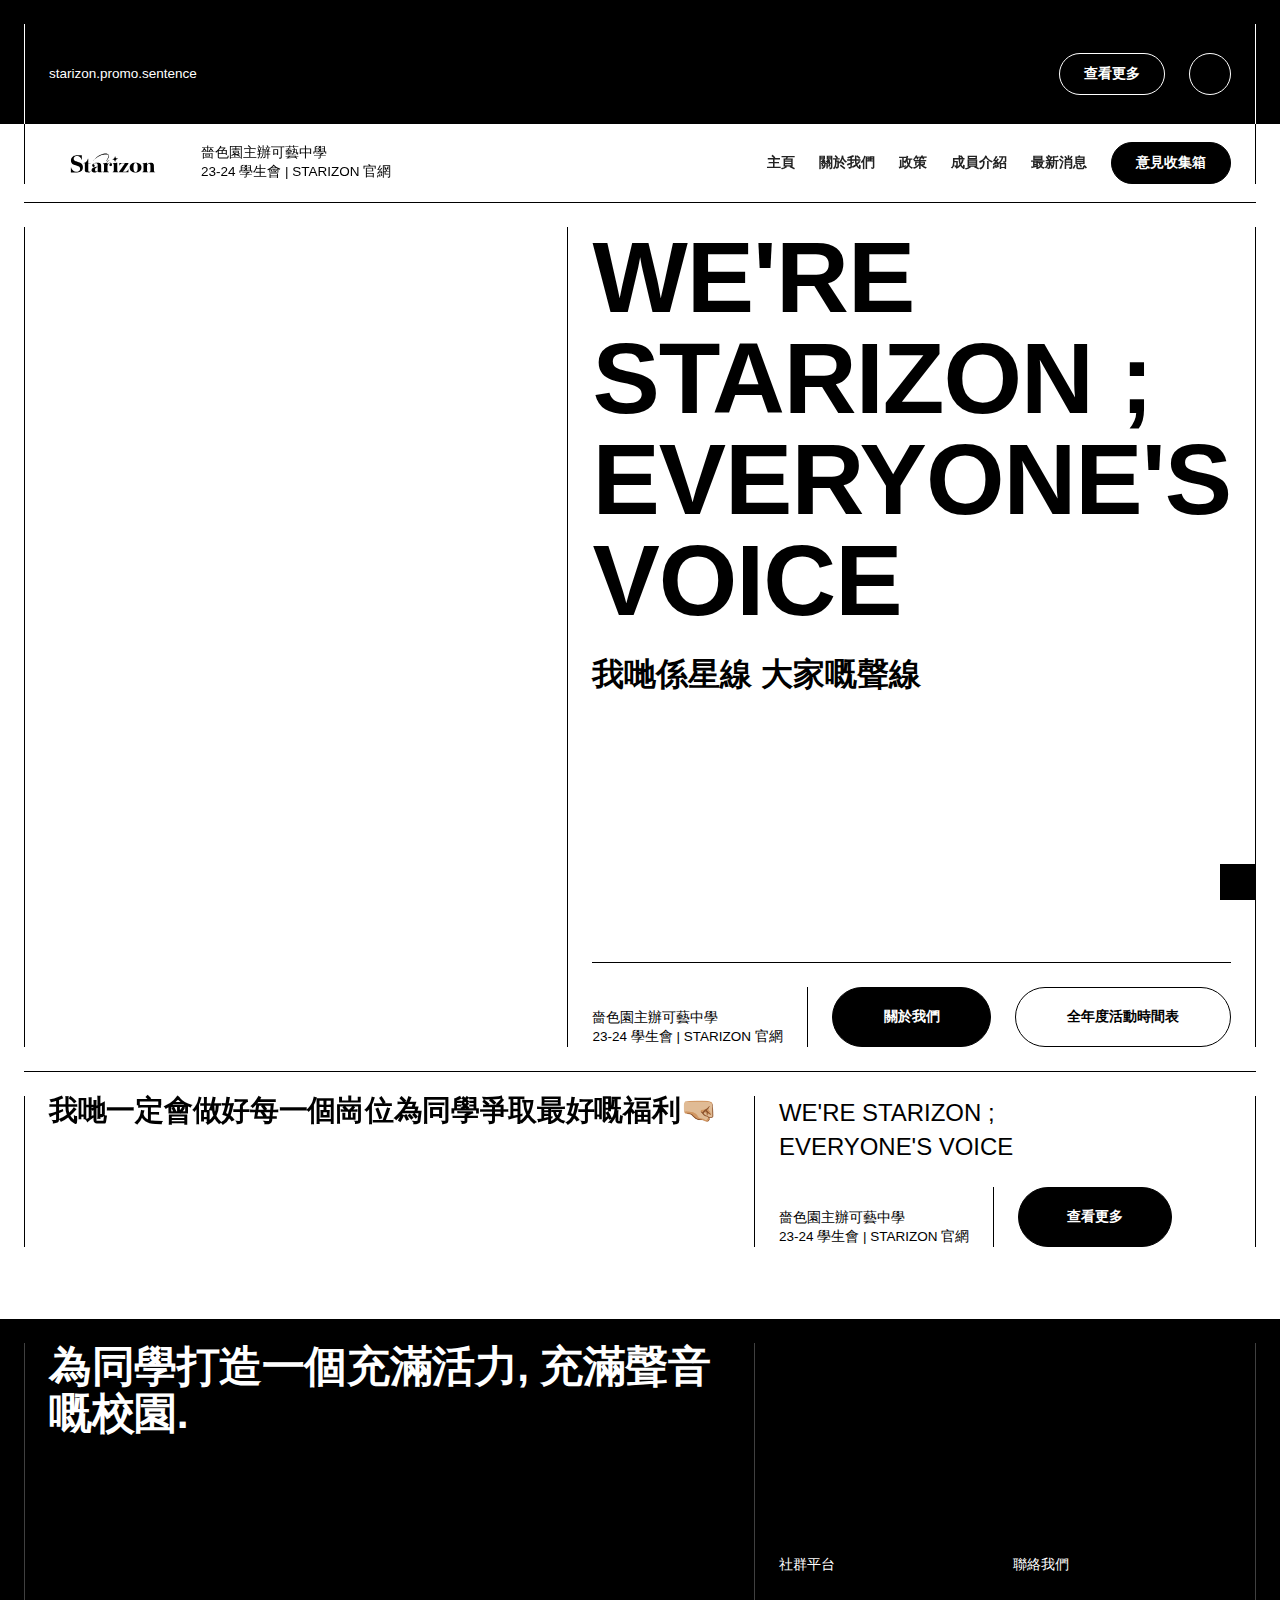
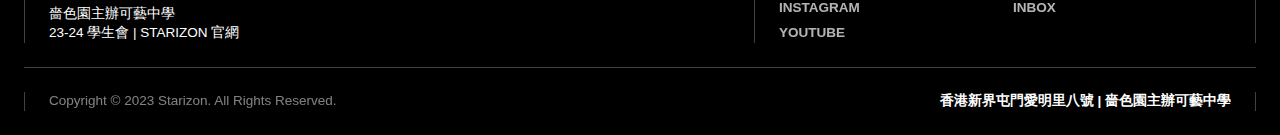
==== commit a7951ec8: "Add files via upload" ====
--- a/index.html
+++ b/index.html
@@ -35,11 +35,11 @@
                 <div class="container---main announcement">
                     <div class="announcement-contents">
                         <div class="small-text normal-case">
-                            VOTE.STARIZON
+                            starizon.promo.sentence
                         </div>
                         <div class="announcement-buttons">
                             <a href="#" target="_blank" class="button bordered-white small w-inline-block">
-                                <div>Not.Finished.yet</div>
+                                <div>查看更多</div>
                             </a>
                             <div class="announcement-cross">
                                 <a href="#" class="circle-button bordered-white w-inline-block">
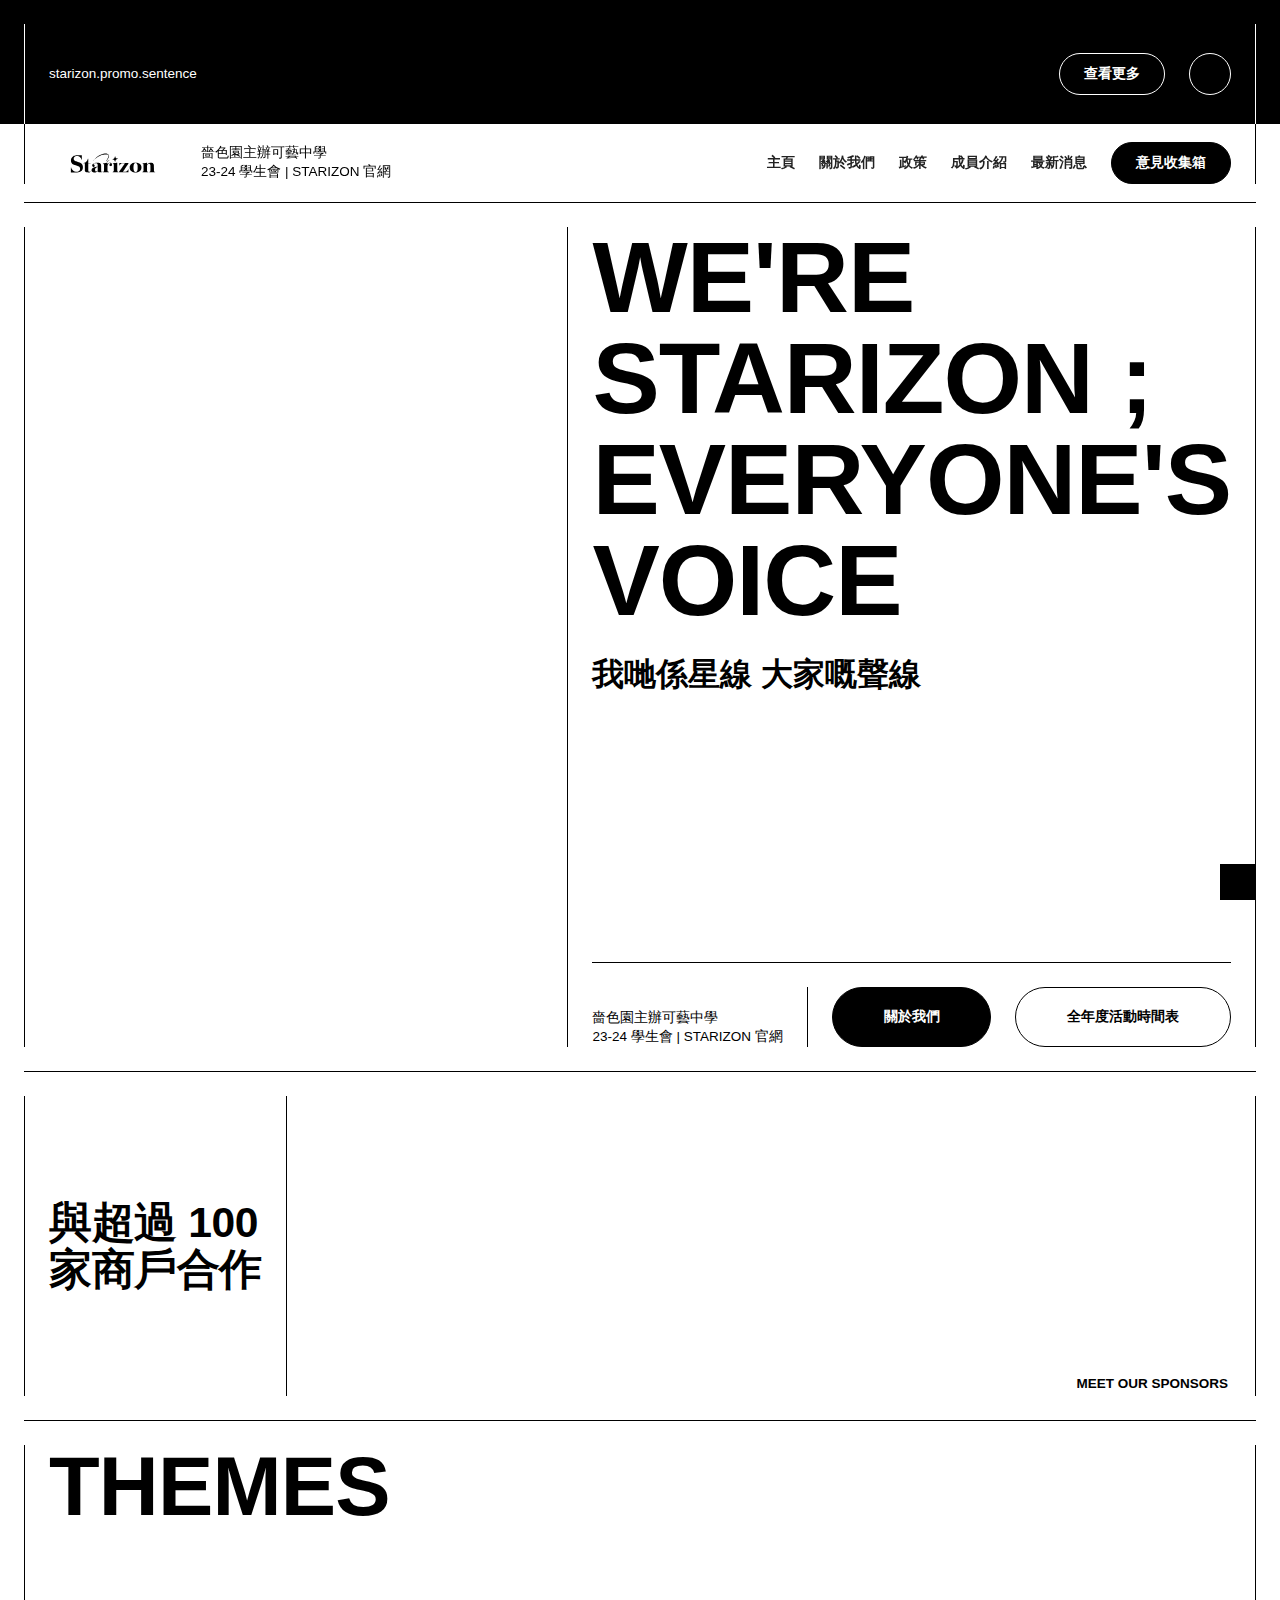
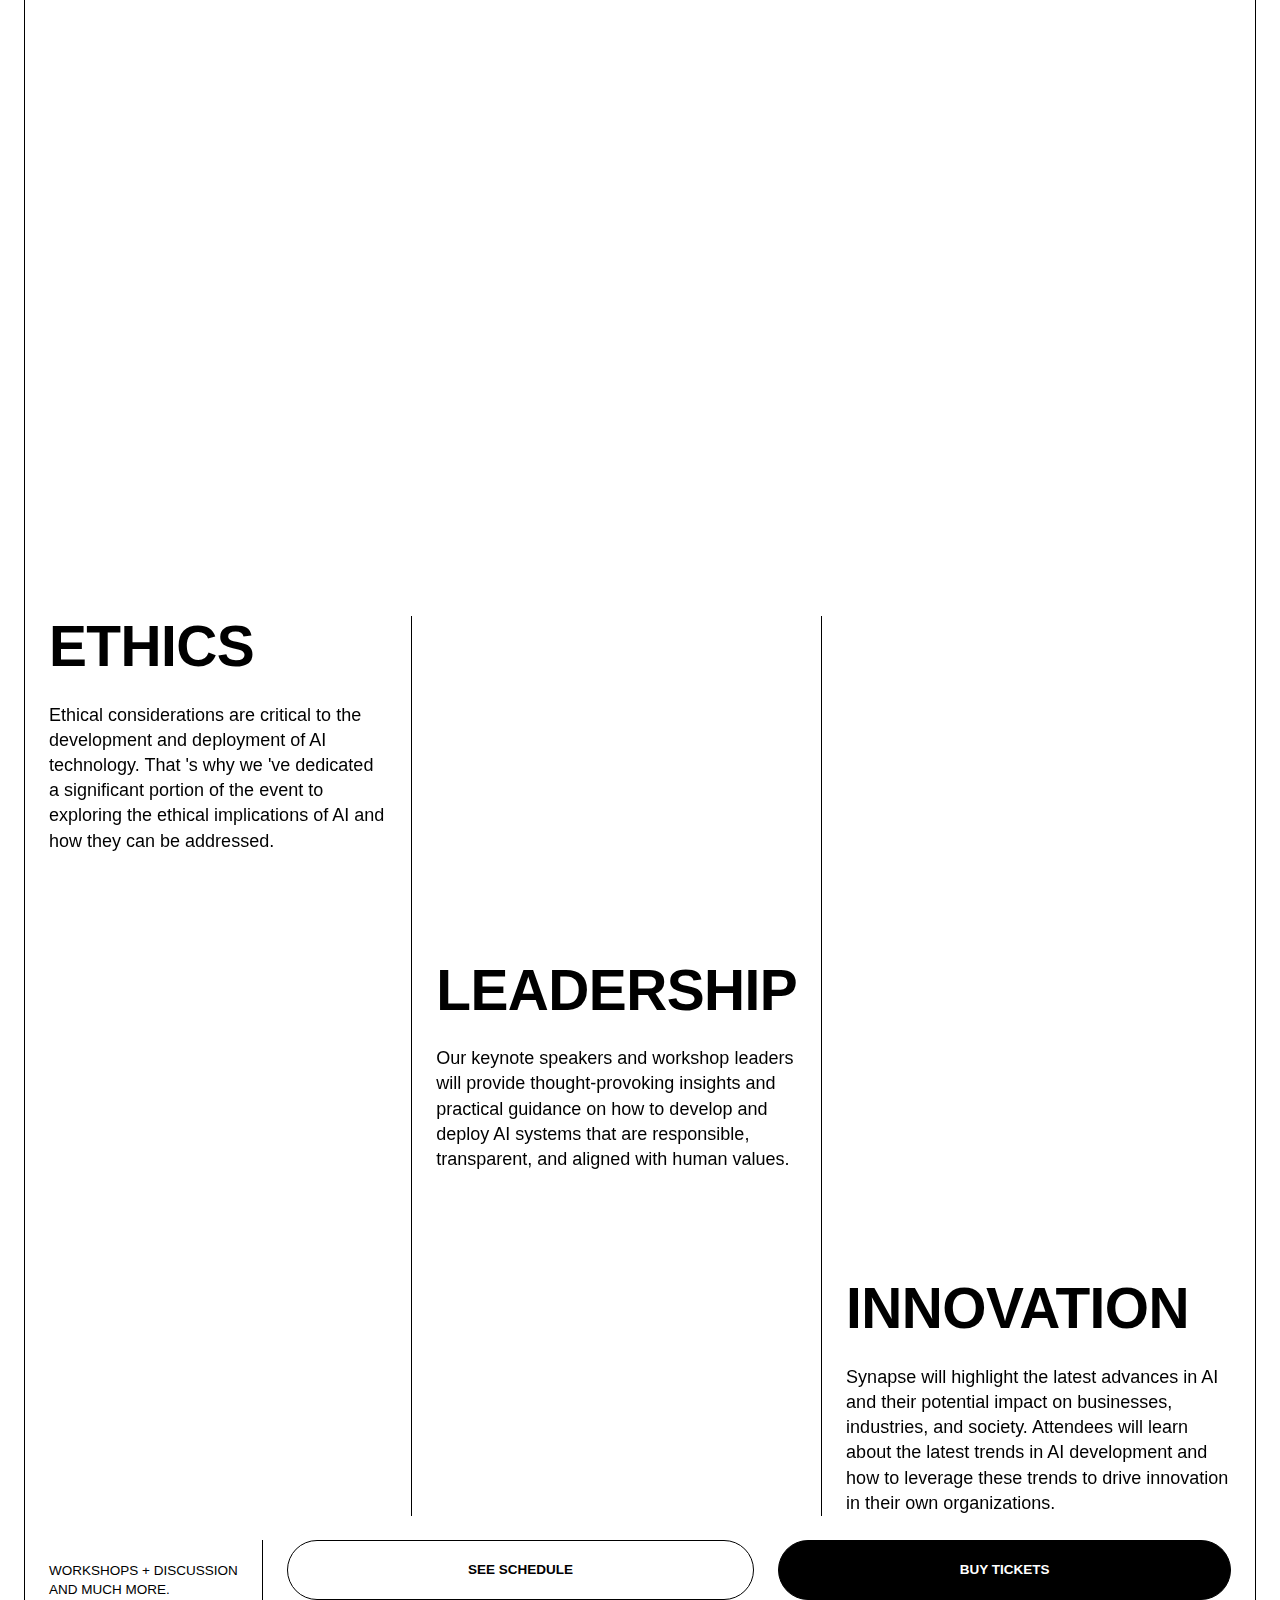
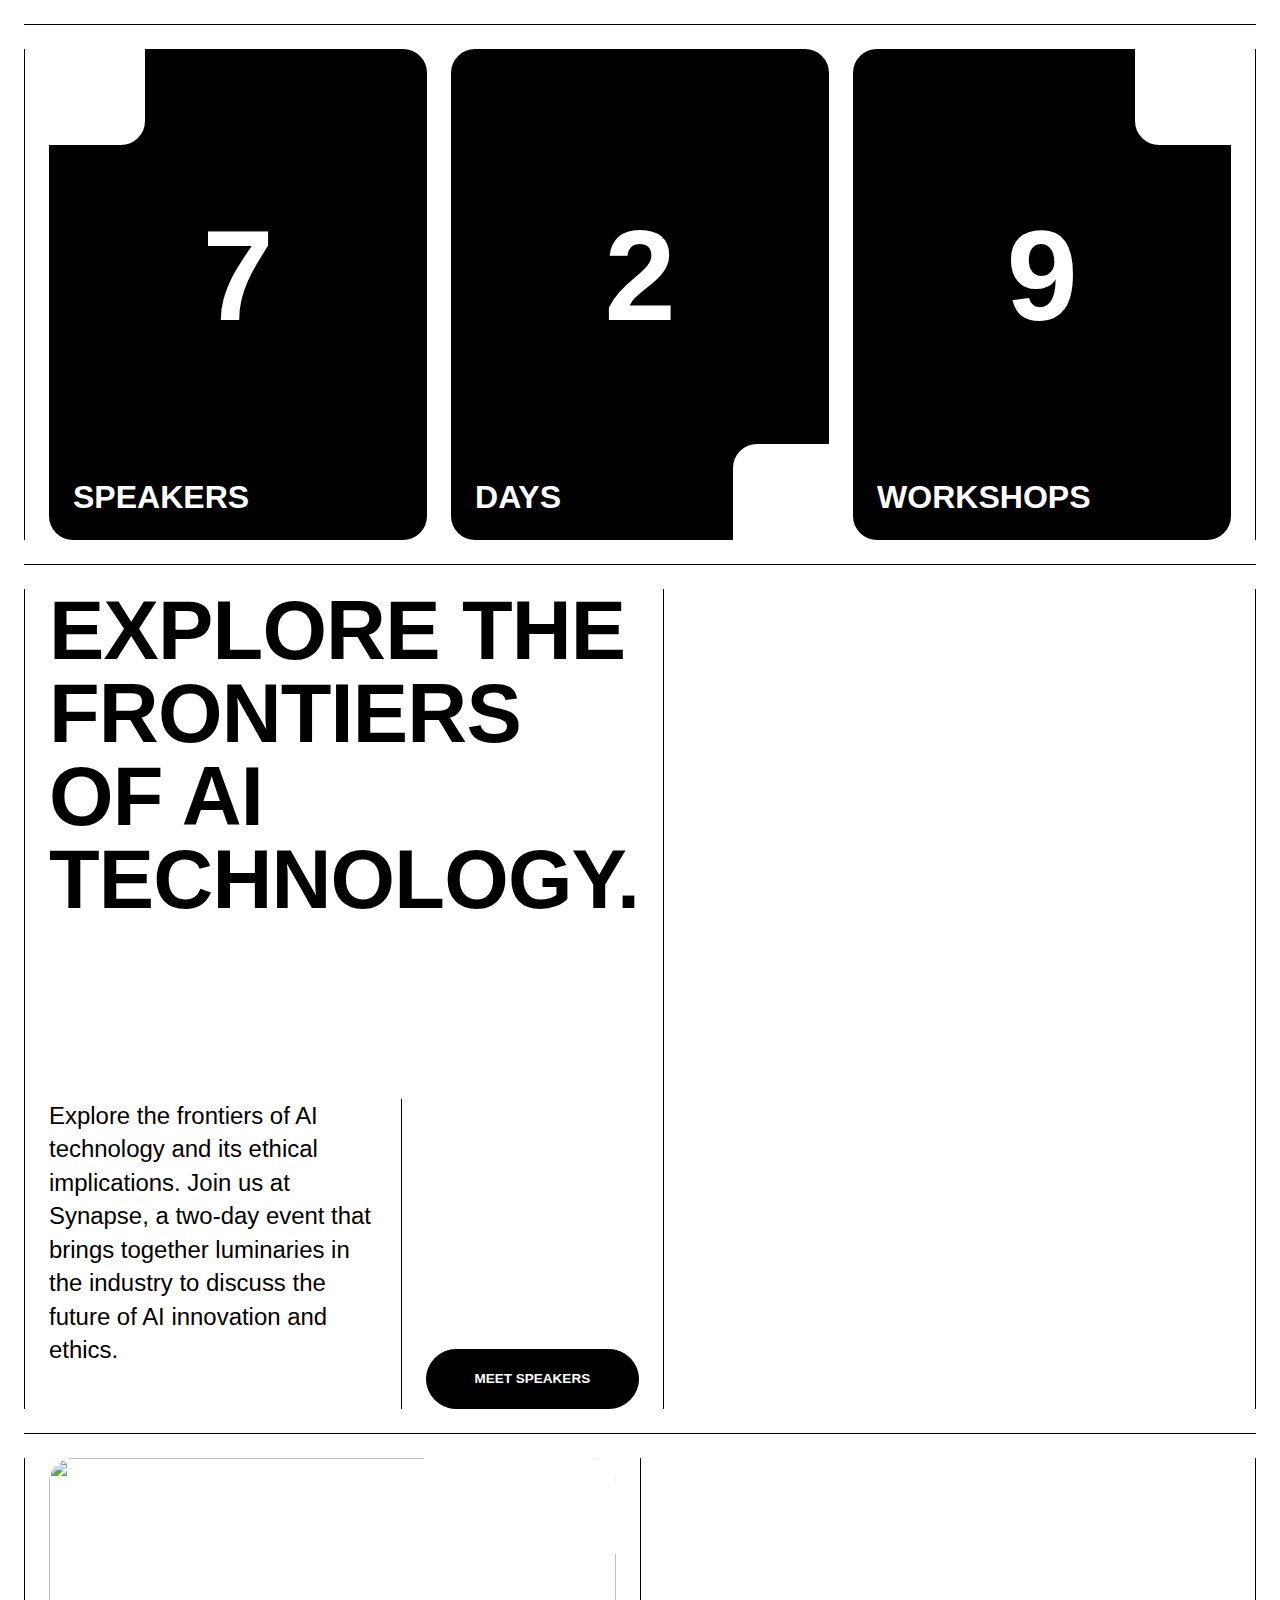
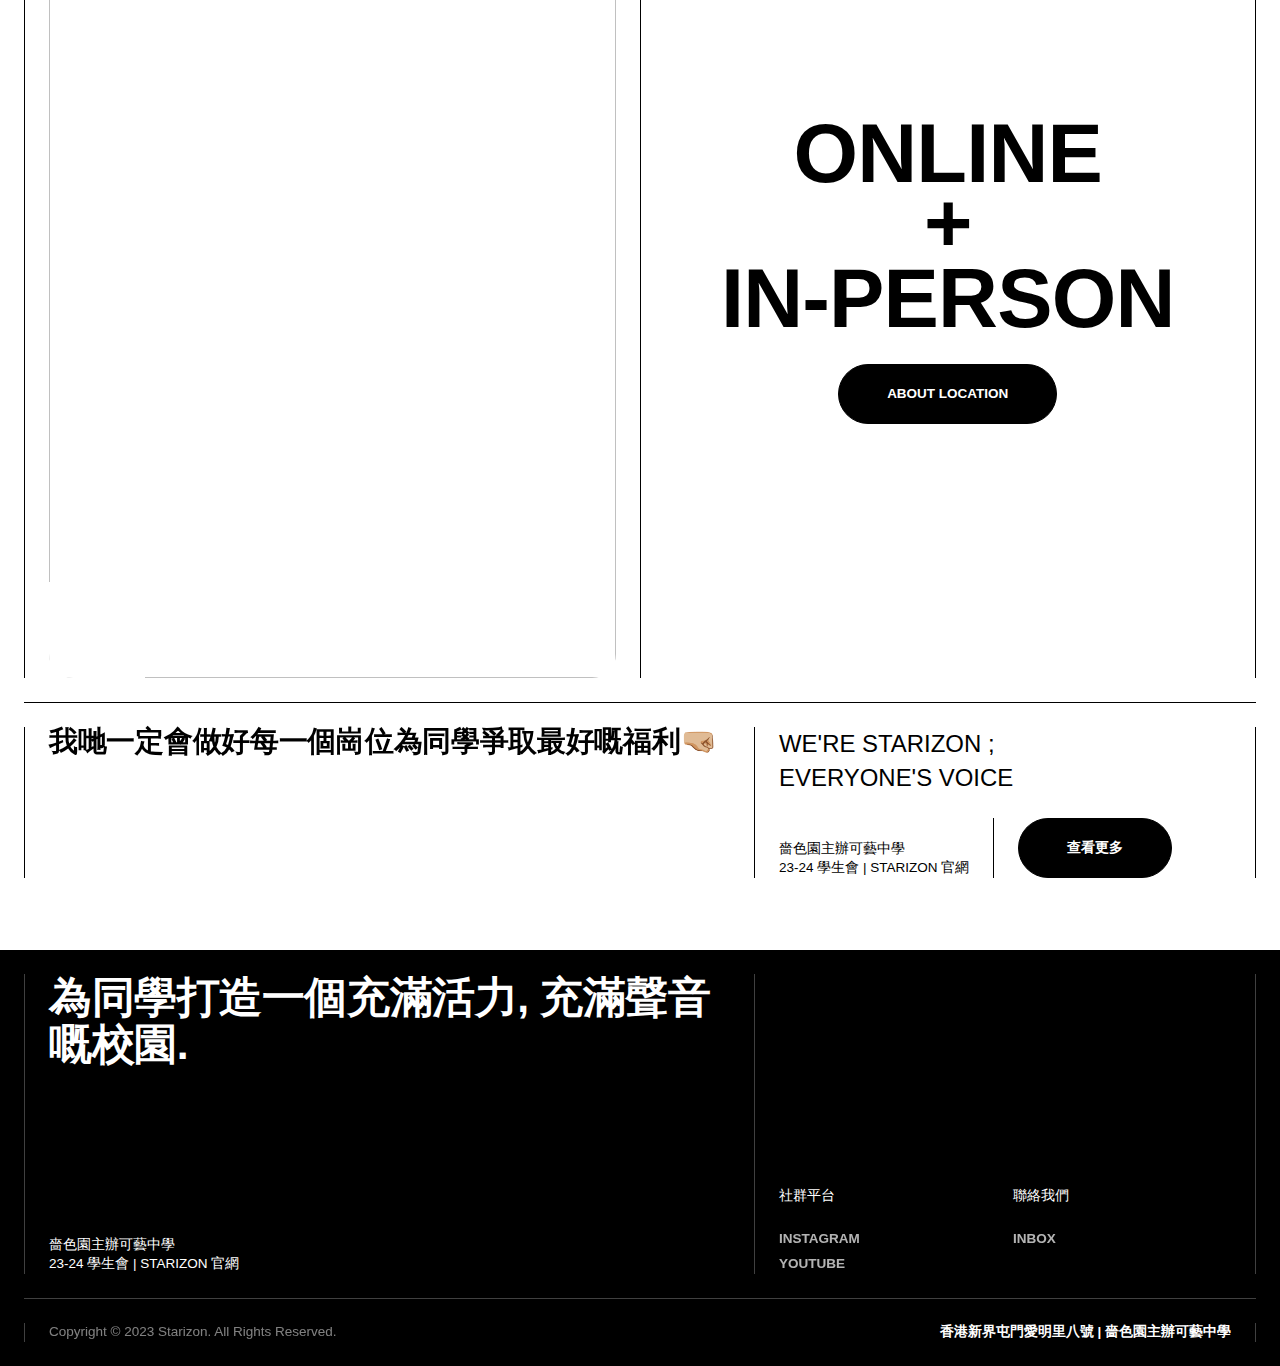
==== commit bb49e944: "Add files via upload" ====
--- a/index.html
+++ b/index.html
@@ -142,12 +142,10 @@
                     </div>
                 </div>
                 <div class="horizontal-line"></div>
-<!--
                 <div class="container---main">
                     <div class="section-inner sponsors">
                         <h3>
-                            proudly<br/>
-                            sponsored<br/>by
+                            與超過 100 </br>家商戶合作
                         </h3>
                         <div class="vertical-line"></div>
                         <div class="logos-wrapper">
@@ -348,7 +346,6 @@
                     </div>
                 </div>
                 <div class="horizontal-line"></div>
--->
                 <div class="container---main">
                     <div class="section-inner cta-1">
                         <div class="grow-wrapper sticky">
--- a/starizon_css-01.css
+++ b/starizon_css-01.css
@@ -3094,6 +3094,14 @@
   line-height: 1em;
 }
 
+.large-heading-a {
+  letter-spacing: -.01em;
+  font-family: Big Shoulders Display, sans-serif;
+  font-size: 2.61em;
+  font-weight: 700;
+  line-height: 1em;
+}
+
 .large-heading-u {
   letter-spacing: -.01em;
   font-family: Big Shoulders Display, sans-serif;
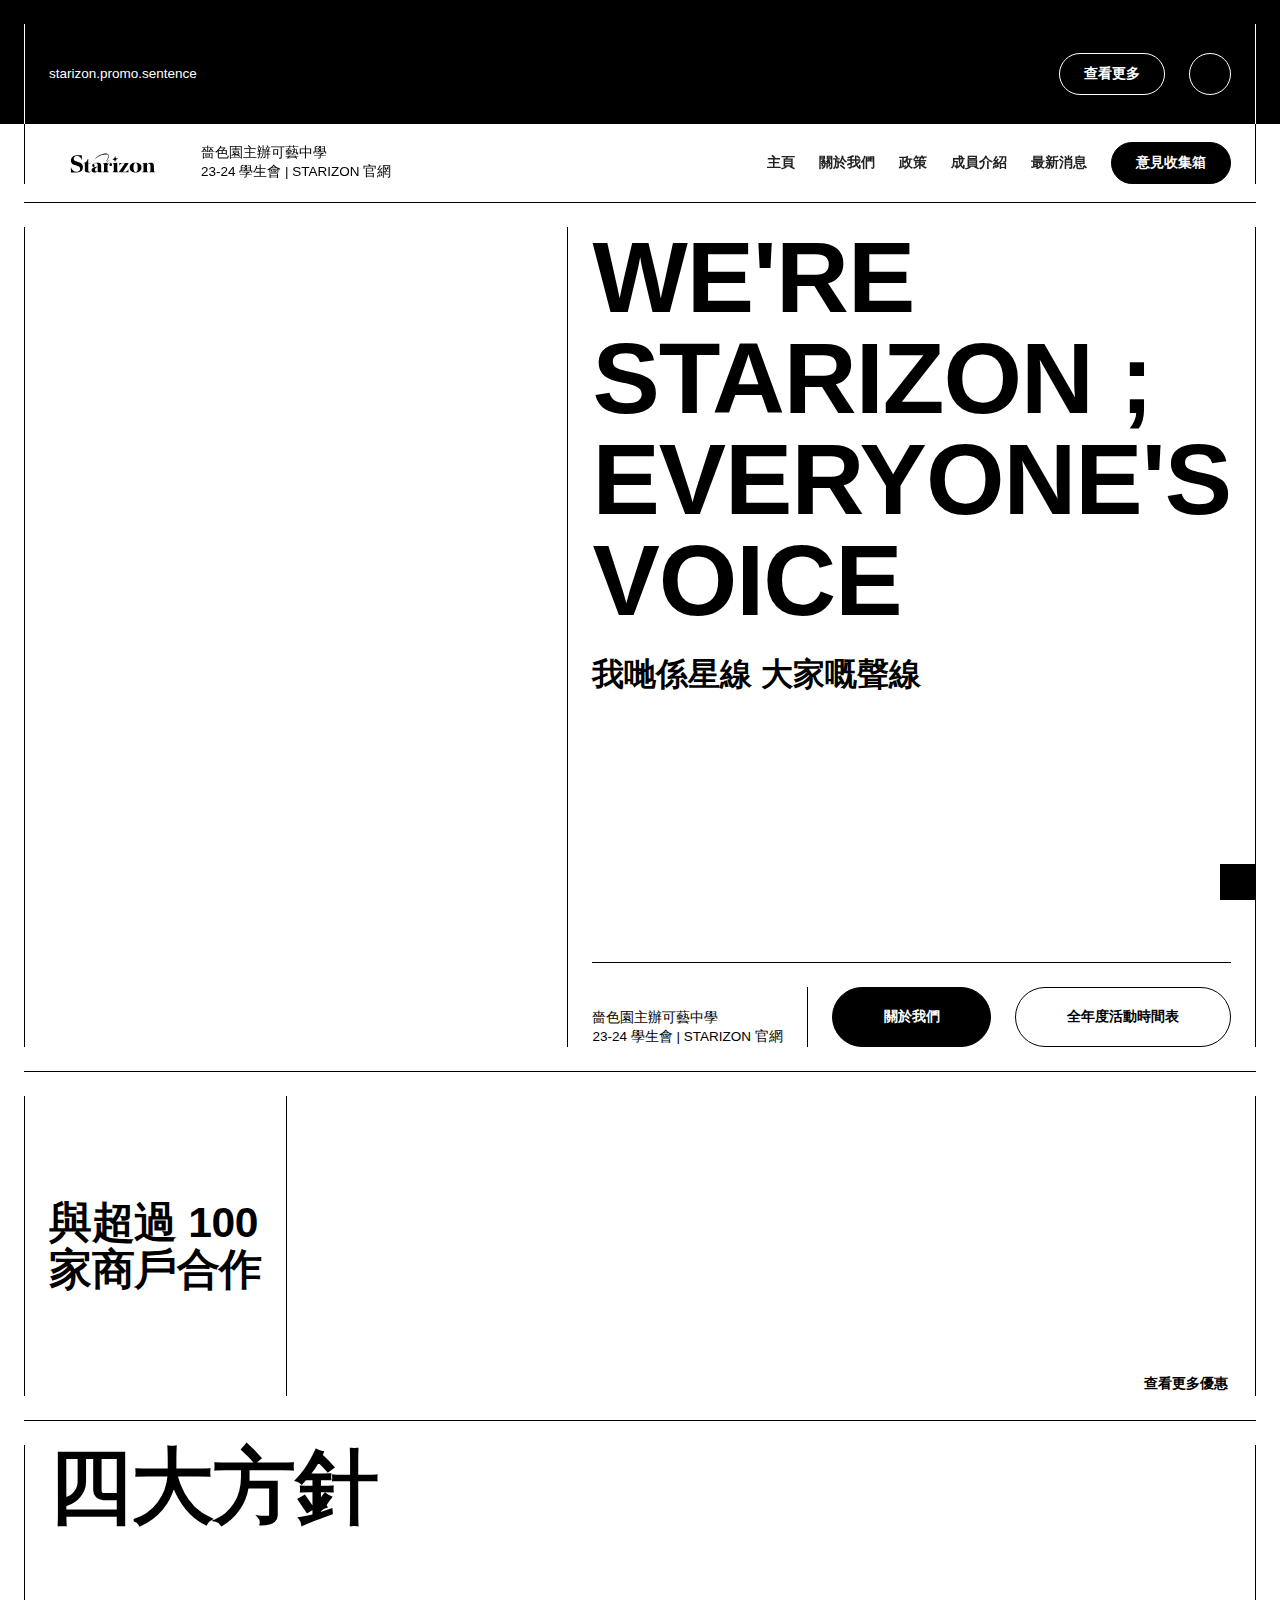
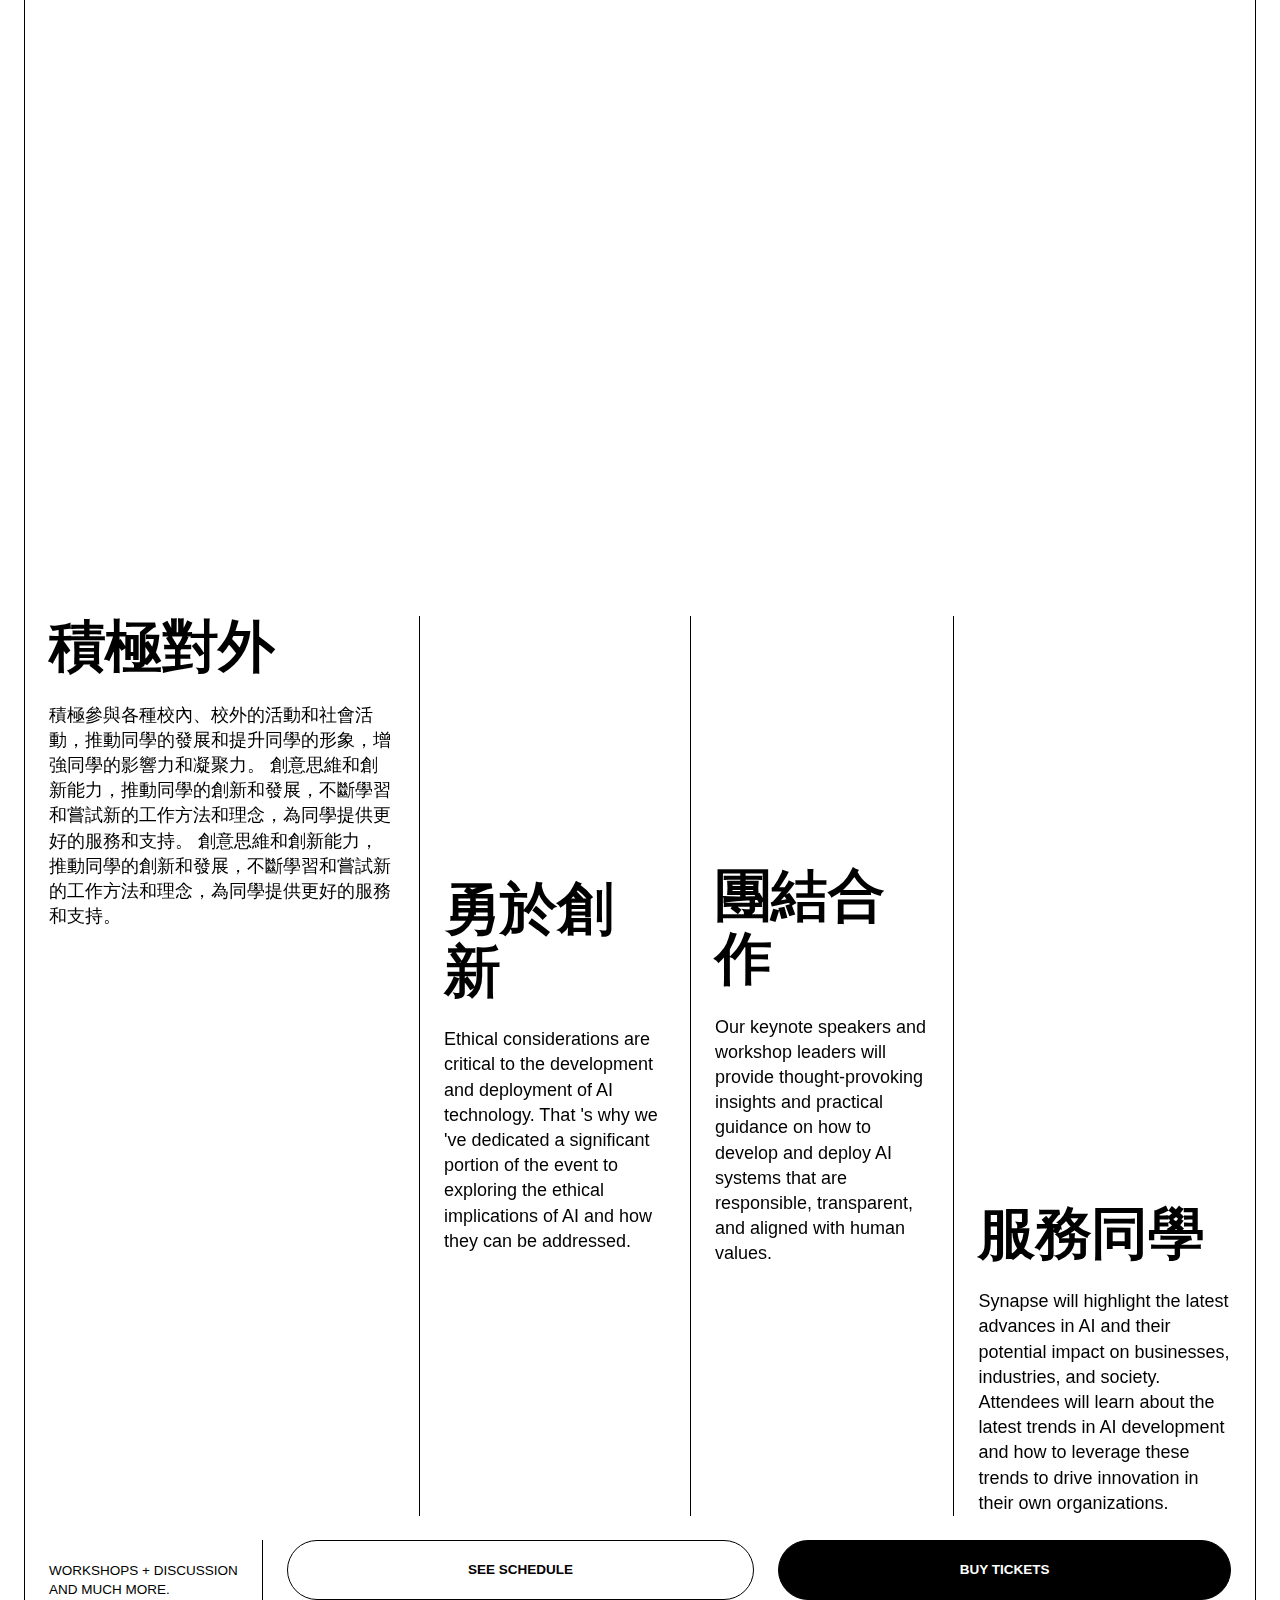
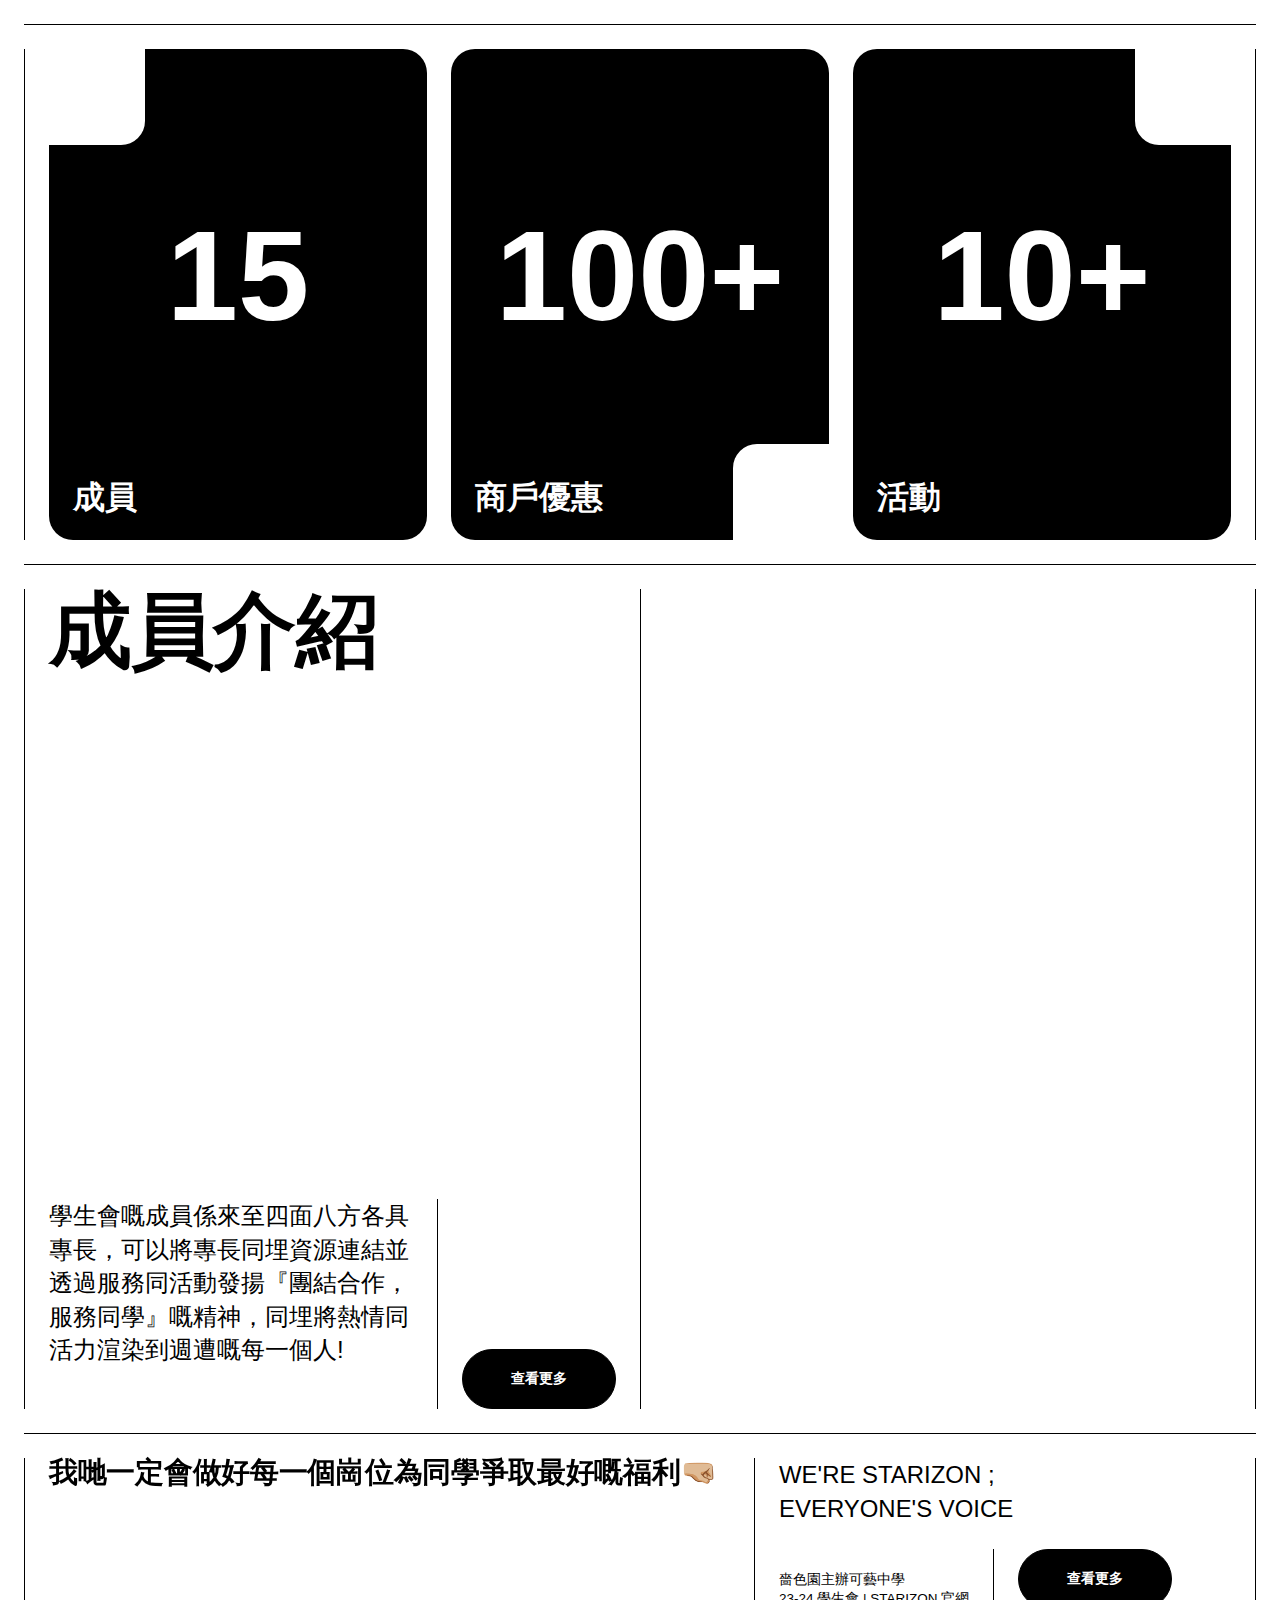
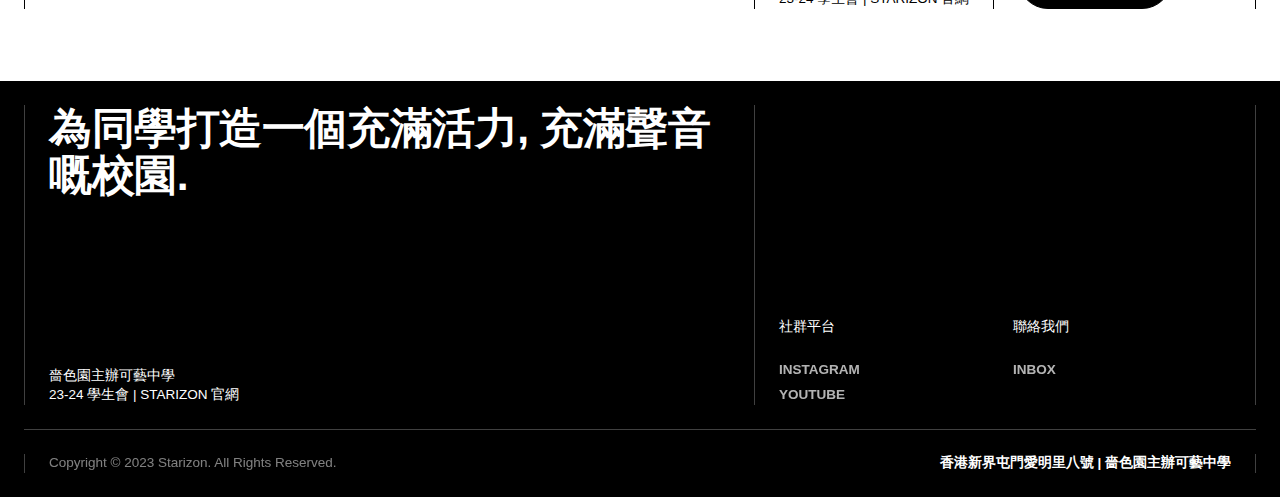
==== commit 24990016: "Add files via upload" ====
--- a/index.html
+++ b/index.html
@@ -169,8 +169,8 @@
                                     <img src="https://assets.website-files.com/6434d82a3cc585684fbb2d3b/6434d82a3cc58521e2bb2d7e_brand-logo-05.svg" alt=""/>
                                 </div>
                             </div>
-                            <a href="#" class="arrow-link bottom-right">
-                                <div id="w-node-_2f3799e2-8b86-96f6-924d-34a1fda5ceb2-4ab101b8">meet our sponsors</div>
+                            <a href="starizon_post-news-04A.html" class="arrow-link bottom-right">
+                                <div id="w-node-_2f3799e2-8b86-96f6-924d-34a1fda5ceb2-4ab101b8">查看更多優惠</div>
                                 <img src="https://assets.website-files.com/6434d82a3cc585684fbb2d3b/6434d82a3cc58557ecbb2d96_interface-icon-arrow-right.svg" alt=""/>
                             </a>
                         </div>
@@ -180,7 +180,7 @@
                 <div class="container---main">
                     <div class="section-inner">
                         <div id="w-node-_2f3799e2-8b86-96f6-924d-34a1fda5ceb8-4ab101b8" class="rows gap-1x">
-                            <h4 class="large-heading">themes</h4>
+                            <h4 class="large-heading">四大方針</h4>
                             <div class="image-wrapper">
                                 <div class="corner-graphic hide-on-mobile">
                                     <div class="corner-graphic-top">
@@ -205,17 +205,22 @@
                             </div>
                             <div id="w-node-_2f3799e2-8b86-96f6-924d-34a1fda5cebf-4ab101b8" class="columns gap-1x text">
                                 <div id="w-node-_2f3799e2-8b86-96f6-924d-34a1fda5cec0-4ab101b8" class="rows themes-row">
-                                    <h4 class="medium-heading">Ethics</h4>
+                                    <h4 class="medium-heading">積極對外</h4>
+                                    <div id="w-node-_2f3799e2-8b86-96f6-924d-34a1fda5cec3-4ab101b8">積極參與各種校內、校外的活動和社會活動，推動同學的發展和提升同學的形象，增強同學的影響力和凝聚力。 創意思維和創新能力，推動同學的創新和發展，不斷學習和嘗試新的工作方法和理念，為同學提供更好的服務和支持。 創意思維和創新能力，推動同學的創新和發展，不斷學習和嘗試新的工作方法和理念，為同學提供更好的服務和支持。</div>
+                                </div>
+                                <div class="vertical-line"></div>
+                                <div id="w-node-_2f3799e2-8b86-96f6-924d-34a1fda5cec0-4ab101b8" class="rows themes-row align-center">
+                                    <h4 class="medium-heading">勇於創新</h4>
                                     <div id="w-node-_2f3799e2-8b86-96f6-924d-34a1fda5cec3-4ab101b8">Ethical considerations are critical to the development and deployment of AI technology. That &#x27;s why we &#x27;ve dedicated a significant portion of the event to exploring the ethical implications of AI and how they can be addressed.</div>
                                 </div>
                                 <div class="vertical-line"></div>
                                 <div id="w-node-_2f3799e2-8b86-96f6-924d-34a1fda5cec6-4ab101b8" class="rows themes-row align-center">
-                                    <h4 class="medium-heading">Leadership</h4>
+                                    <h4 class="medium-heading">團結合作</h4>
                                     <div id="w-node-_2f3799e2-8b86-96f6-924d-34a1fda5cec9-4ab101b8">Our keynote speakers and workshop leaders will provide thought-provoking insights and practical guidance on how to develop and deploy AI systems that are responsible, transparent, and aligned with human values.</div>
                                 </div>
                                 <div class="vertical-line"></div>
                                 <div id="w-node-_2f3799e2-8b86-96f6-924d-34a1fda5cecc-4ab101b8" class="rows themes-row align-bottom">
-                                    <h4 class="medium-heading">innovation</h4>
+                                    <h4 class="medium-heading">服務同學</h4>
                                     <div id="w-node-_2f3799e2-8b86-96f6-924d-34a1fda5cecf-4ab101b8">Synapse will highlight the latest advances in AI and their potential impact on businesses, industries, and society. Attendees will learn about the latest trends in AI development and how to leverage these trends to drive innovation in their own organizations.</div>
                                 </div>
                             </div>
@@ -238,8 +243,8 @@
                 <div class="container---main">
                     <div class="section-inner">
                         <div class="metric-box">
-                            <div id="w-node-_2f3799e2-8b86-96f6-924d-34a1fda5cedf-4ab101b8" class="metric-text">7</div>
-                            <h4>speakers</h4>
+                            <div id="w-node-_2f3799e2-8b86-96f6-924d-34a1fda5cedf-4ab101b8" class="metric-text">15</div>
+                            <h4>成員</h4>
                             <div class="corner-graphic">
                                 <div class="corner-graphic-top">
                                     <div class="corner-graphic-polygon"></div>
@@ -249,8 +254,8 @@
                             </div>
                         </div>
                         <div class="metric-box">
-                            <div id="w-node-_2f3799e2-8b86-96f6-924d-34a1fda5cee5-4ab101b8" class="metric-text">2</div>
-                            <h4>days</h4>
+                            <div id="w-node-_2f3799e2-8b86-96f6-924d-34a1fda5cee5-4ab101b8" class="metric-text">100+</div>
+                            <h4>商戶優惠</h4>
                             <div class="corner-graphic bottom-right">
                                 <div class="corner-graphic-top">
                                     <div class="corner-graphic-polygon"></div>
@@ -260,8 +265,8 @@
                             </div>
                         </div>
                         <div class="metric-box">
-                            <div id="w-node-_2f3799e2-8b86-96f6-924d-34a1fda5ceeb-4ab101b8" class="metric-text">9</div>
-                            <h4>Workshops</h4>
+                            <div id="w-node-_2f3799e2-8b86-96f6-924d-34a1fda5ceeb-4ab101b8" class="metric-text">10+</div>
+                            <h4>活動</h4>
                             <div class="corner-graphic top-right">
                                 <div class="corner-graphic-top">
                                     <div class="corner-graphic-polygon"></div>
@@ -276,14 +281,14 @@
                 <div class="container---main">
                     <div class="section-inner">
                         <div id="w-node-_2f3799e2-8b86-96f6-924d-34a1fda5cef4-4ab101b8" class="justify-between">
-                            <h4 class="large-heading">explore the frontiers of AI technology.</h4>
+                            <h4 class="large-heading">成員介紹</h4>
                             <div id="w-node-_2f3799e2-8b86-96f6-924d-34a1fda5cef7-4ab101b8" class="columns align-bottom">
                                 <div class="padded-bottom">
-                                    <div id="w-node-_2f3799e2-8b86-96f6-924d-34a1fda5cef9-4ab101b8" class="large-text">Explore the frontiers of AI technology and its ethical implications. Join us at Synapse, a two-day event that brings together luminaries in the industry to discuss the future of AI innovation and ethics.</div>
+                                    <div id="w-node-_2f3799e2-8b86-96f6-924d-34a1fda5cef9-4ab101b8" class="large-text">學生會嘅成員係來至四面八方各具專長，可以將專長同埋資源連結並透過服務同活動發揚『團結合作，服務同學』嘅精神，同埋將熱情同活力渲染到週遭嘅每一個人!</div>
                                 </div>
                                 <div class="vertical-line"></div>
-                                <a href="/speakers" class="button w-inline-block">
-                                    <div id="w-node-_2f3799e2-8b86-96f6-924d-34a1fda5cefd-4ab101b8">meet speakers</div>
+                                <a href="members.html" class="button w-inline-block">
+                                    <div id="w-node-_2f3799e2-8b86-96f6-924d-34a1fda5cefd-4ab101b8">查看更多</div>
                                 </a>
                             </div>
                         </div>
@@ -313,6 +318,7 @@
                     </div>
                 </div>
                 <div class="horizontal-line"></div>
+<!--
                 <div class="container---main">
                     <div class="section-inner reverse-on-mobile">
                         <div class="image-wrapper">
@@ -346,6 +352,7 @@
                     </div>
                 </div>
                 <div class="horizontal-line"></div>
+-->
                 <div class="container---main">
                     <div class="section-inner cta-1">
                         <div class="grow-wrapper sticky">
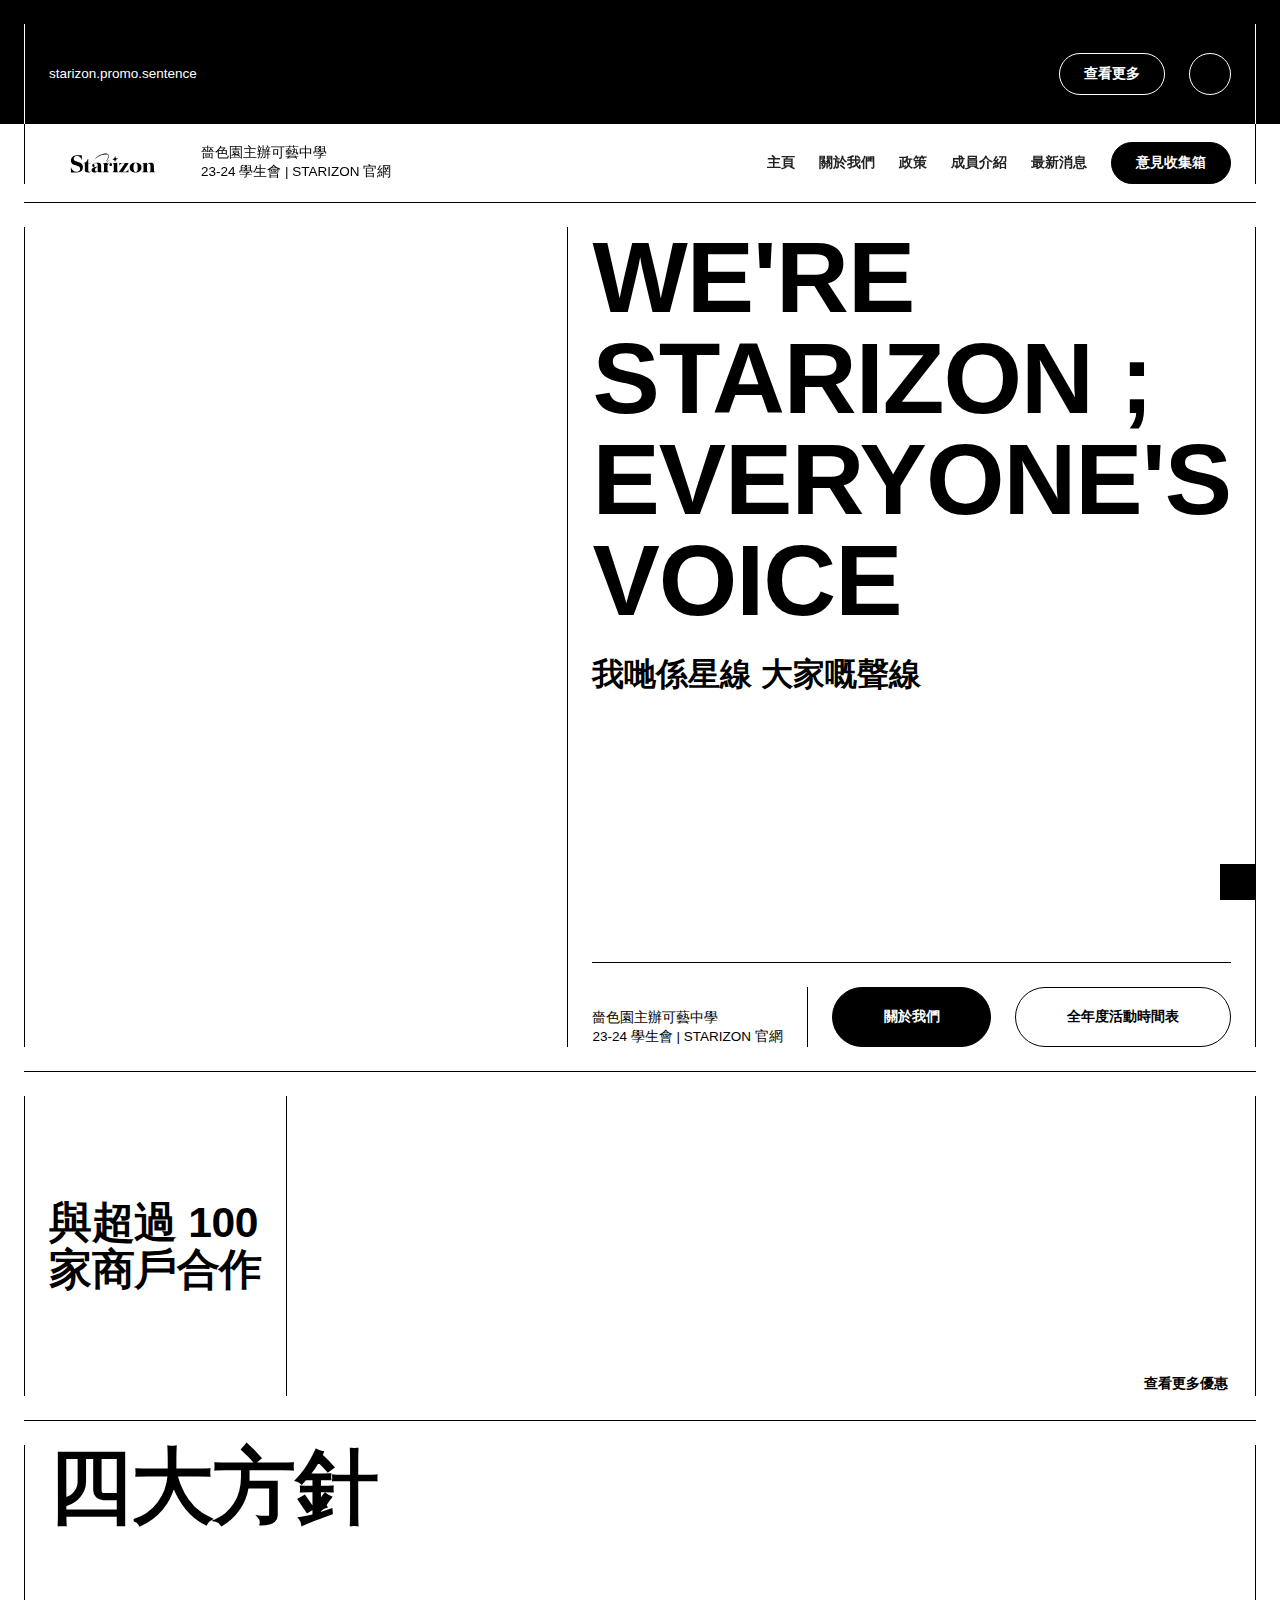
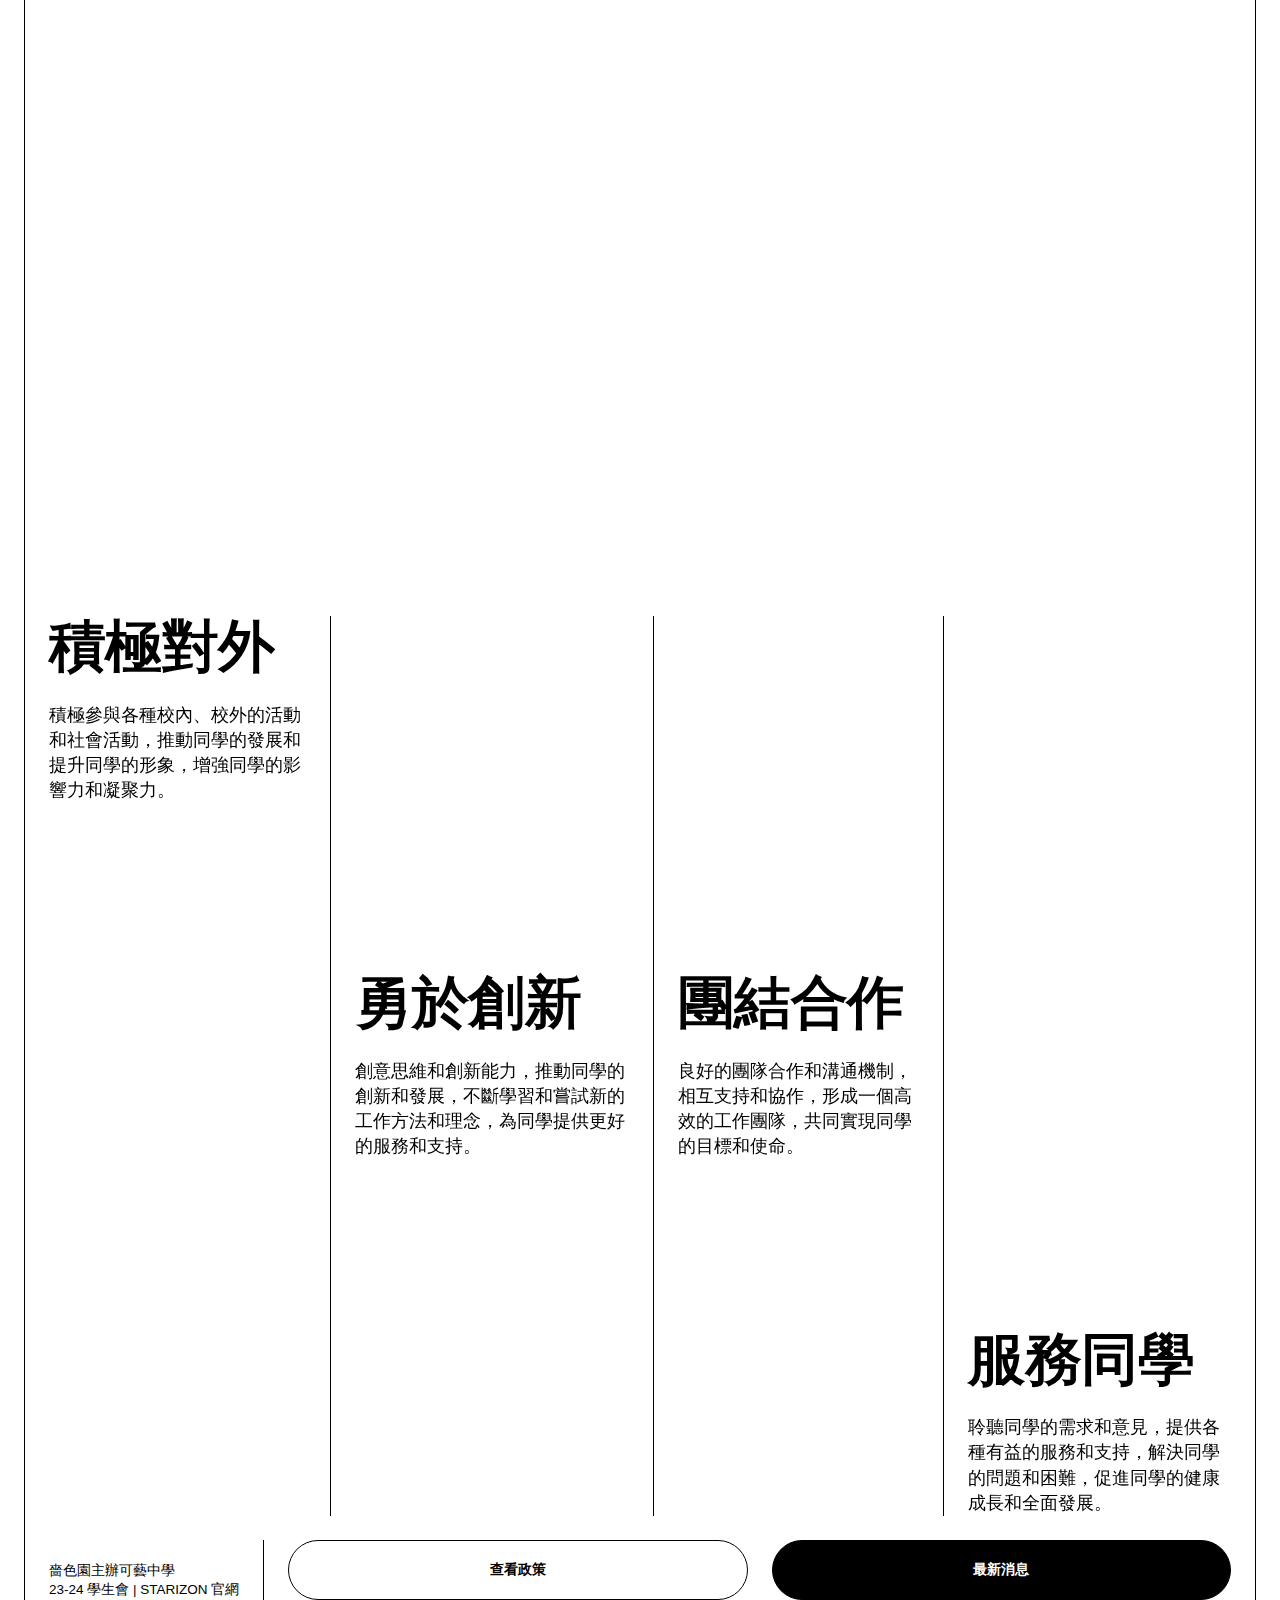
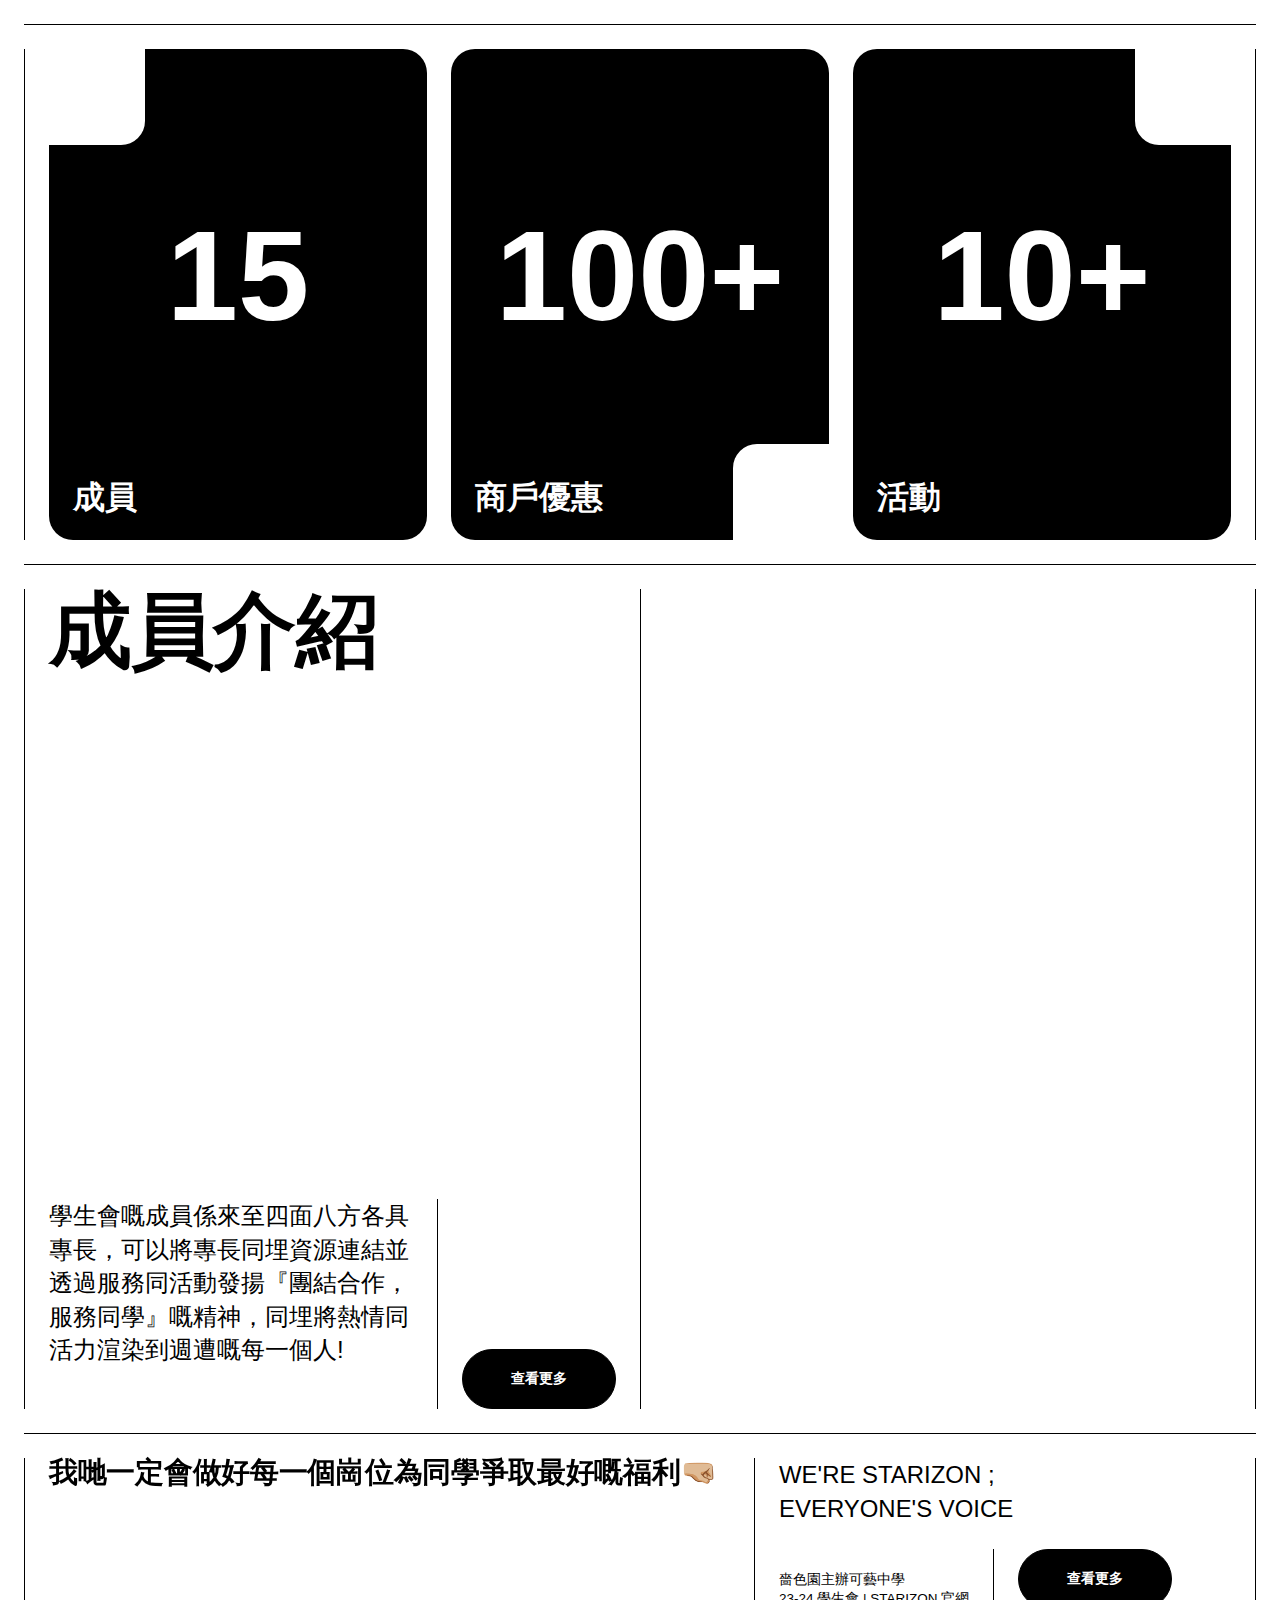
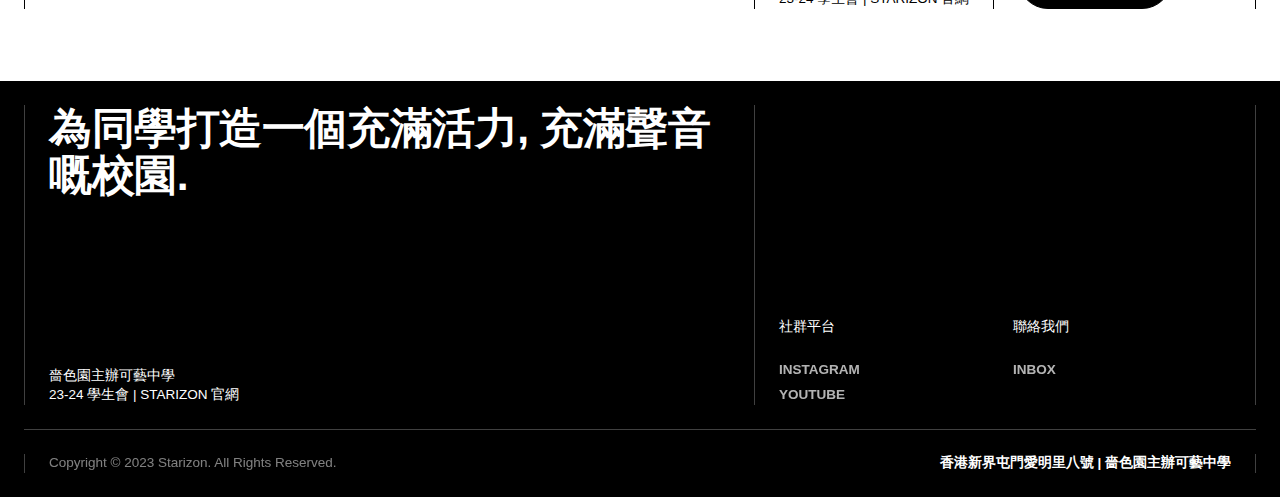
==== commit 64d8368c: "Add files via upload" ====
--- a/index.html
+++ b/index.html
@@ -206,34 +206,34 @@
                             <div id="w-node-_2f3799e2-8b86-96f6-924d-34a1fda5cebf-4ab101b8" class="columns gap-1x text">
                                 <div id="w-node-_2f3799e2-8b86-96f6-924d-34a1fda5cec0-4ab101b8" class="rows themes-row">
                                     <h4 class="medium-heading">積極對外</h4>
-                                    <div id="w-node-_2f3799e2-8b86-96f6-924d-34a1fda5cec3-4ab101b8">積極參與各種校內、校外的活動和社會活動，推動同學的發展和提升同學的形象，增強同學的影響力和凝聚力。 創意思維和創新能力，推動同學的創新和發展，不斷學習和嘗試新的工作方法和理念，為同學提供更好的服務和支持。 創意思維和創新能力，推動同學的創新和發展，不斷學習和嘗試新的工作方法和理念，為同學提供更好的服務和支持。</div>
+                                    <div id="w-node-_2f3799e2-8b86-96f6-924d-34a1fda5cec3-4ab101b8">積極參與各種校內、校外的活動和社會活動，推動同學的發展和提升同學的形象，增強同學的影響力和凝聚力。</div>
                                 </div>
                                 <div class="vertical-line"></div>
                                 <div id="w-node-_2f3799e2-8b86-96f6-924d-34a1fda5cec0-4ab101b8" class="rows themes-row align-center">
                                     <h4 class="medium-heading">勇於創新</h4>
-                                    <div id="w-node-_2f3799e2-8b86-96f6-924d-34a1fda5cec3-4ab101b8">Ethical considerations are critical to the development and deployment of AI technology. That &#x27;s why we &#x27;ve dedicated a significant portion of the event to exploring the ethical implications of AI and how they can be addressed.</div>
+                                    <div id="w-node-_2f3799e2-8b86-96f6-924d-34a1fda5cec3-4ab101b8">創意思維和創新能力，推動同學的創新和發展，不斷學習和嘗試新的工作方法和理念，為同學提供更好的服務和支持。</div>
                                 </div>
                                 <div class="vertical-line"></div>
                                 <div id="w-node-_2f3799e2-8b86-96f6-924d-34a1fda5cec6-4ab101b8" class="rows themes-row align-center">
                                     <h4 class="medium-heading">團結合作</h4>
-                                    <div id="w-node-_2f3799e2-8b86-96f6-924d-34a1fda5cec9-4ab101b8">Our keynote speakers and workshop leaders will provide thought-provoking insights and practical guidance on how to develop and deploy AI systems that are responsible, transparent, and aligned with human values.</div>
+                                    <div id="w-node-_2f3799e2-8b86-96f6-924d-34a1fda5cec9-4ab101b8">良好的團隊合作和溝通機制，相互支持和協作，形成一個高效的工作團隊，共同實現同學的目標和使命。</div>
                                 </div>
                                 <div class="vertical-line"></div>
                                 <div id="w-node-_2f3799e2-8b86-96f6-924d-34a1fda5cecc-4ab101b8" class="rows themes-row align-bottom">
                                     <h4 class="medium-heading">服務同學</h4>
-                                    <div id="w-node-_2f3799e2-8b86-96f6-924d-34a1fda5cecf-4ab101b8">Synapse will highlight the latest advances in AI and their potential impact on businesses, industries, and society. Attendees will learn about the latest trends in AI development and how to leverage these trends to drive innovation in their own organizations.</div>
+                                    <div id="w-node-_2f3799e2-8b86-96f6-924d-34a1fda5cecf-4ab101b8">聆聽同學的需求和意見，提供各種有益的服務和支持，解決同學的問題和困難，促進同學的健康成長和全面發展。</div>
                                 </div>
                             </div>
                             <div id="w-node-_2f3799e2-8b86-96f6-924d-34a1fda5ced1-4ab101b8" class="columns themes-action">
                                 <div id="w-node-_2f3799e2-8b86-96f6-924d-34a1fda5ced2-4ab101b8" class="small-text">
-                                    workshops + discussion<br/>and much more.
+                                    嗇色園主辦可藝中學<br/>23-24 學生會 | STARIZON 官網
                                 </div>
                                 <div class="vertical-line"></div>
-                                <a href="#" class="button bordered hero-button w-inline-block">
-                                    <div id="w-node-_2f3799e2-8b86-96f6-924d-34a1fda5ced6-4ab101b8">see schedule</div>
-                                </a>
-                                <a href="#" class="button hero-button w-inline-block">
-                                    <div id="w-node-_2f3799e2-8b86-96f6-924d-34a1fda5ced9-4ab101b8">buy tickets</div>
+                                <a href="policy.html" class="button bordered hero-button w-inline-block">
+                                    <div id="w-node-_2f3799e2-8b86-96f6-924d-34a1fda5ced6-4ab101b8">查看政策</div>
+                                </a>
+                                <a href="news.html" class="button hero-button w-inline-block">
+                                    <div id="w-node-_2f3799e2-8b86-96f6-924d-34a1fda5ced9-4ab101b8">最新消息</div>
                                 </a>
                             </div>
                         </div>
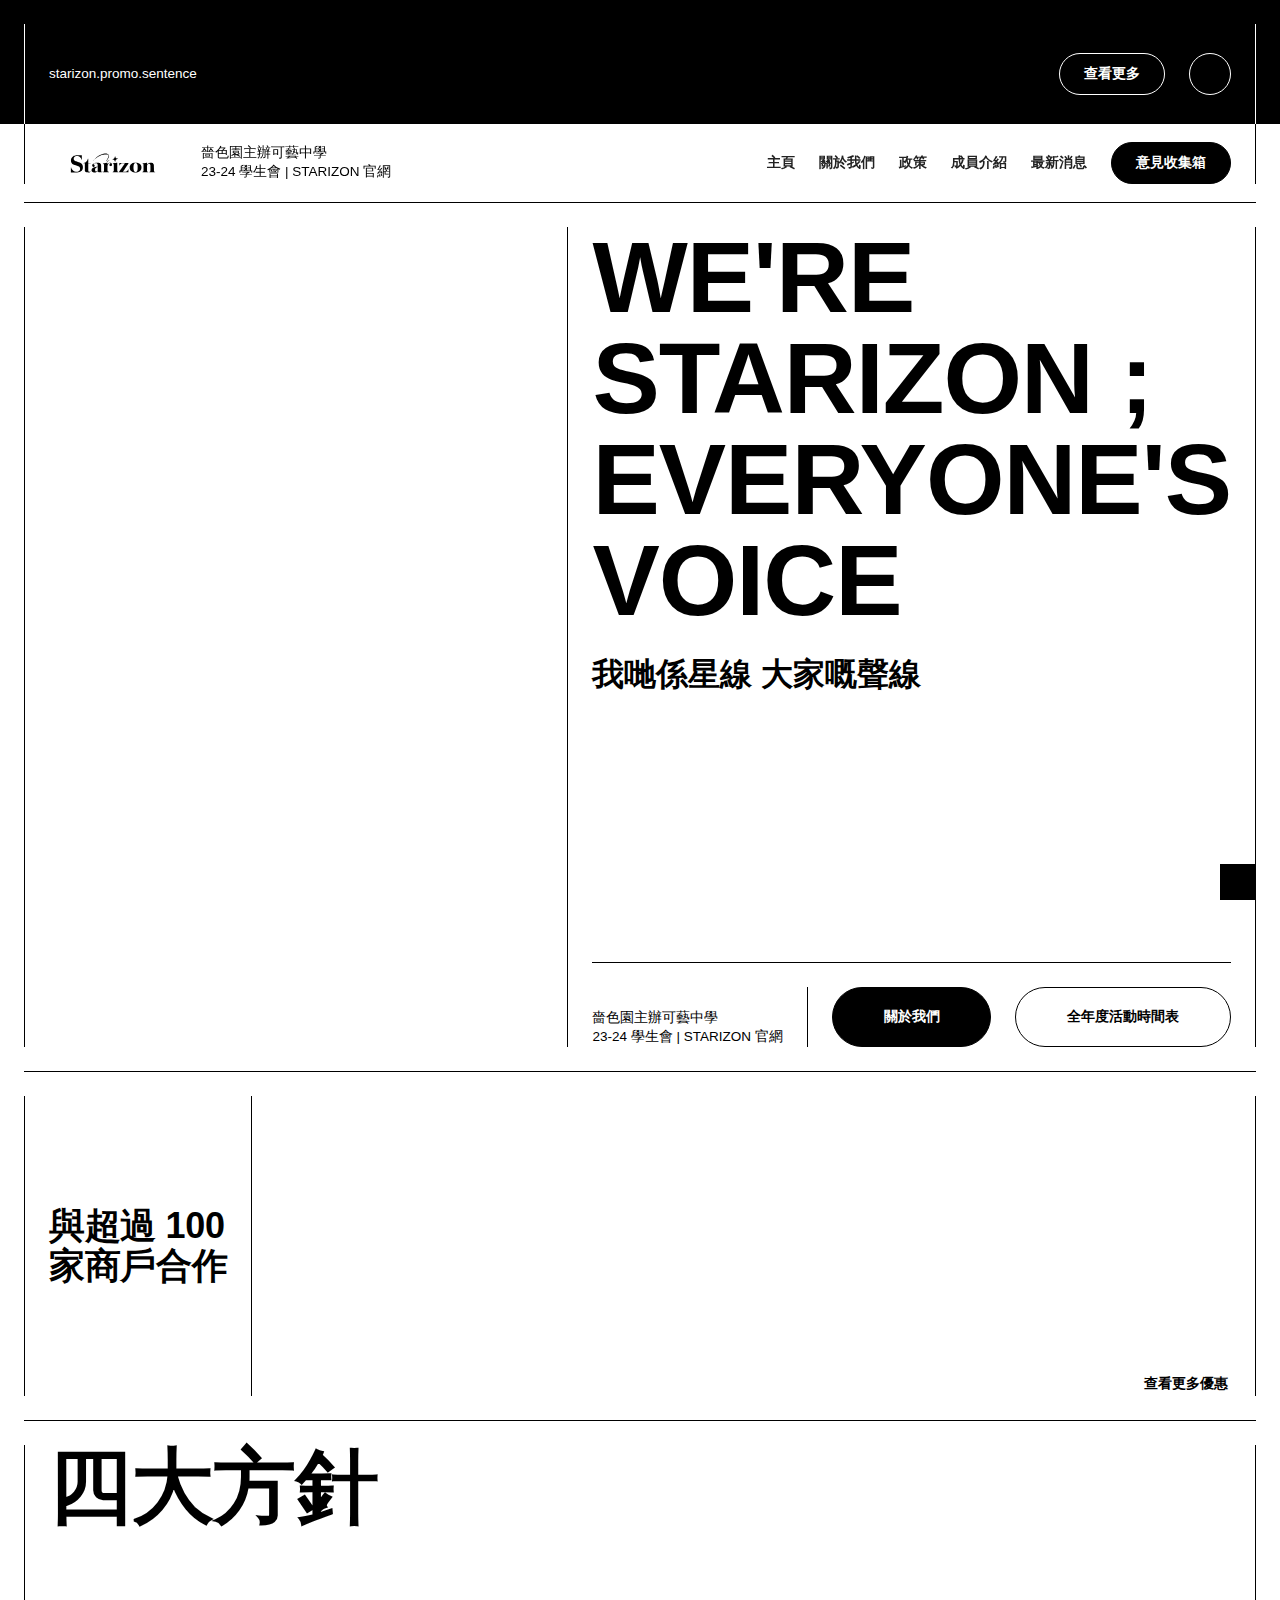
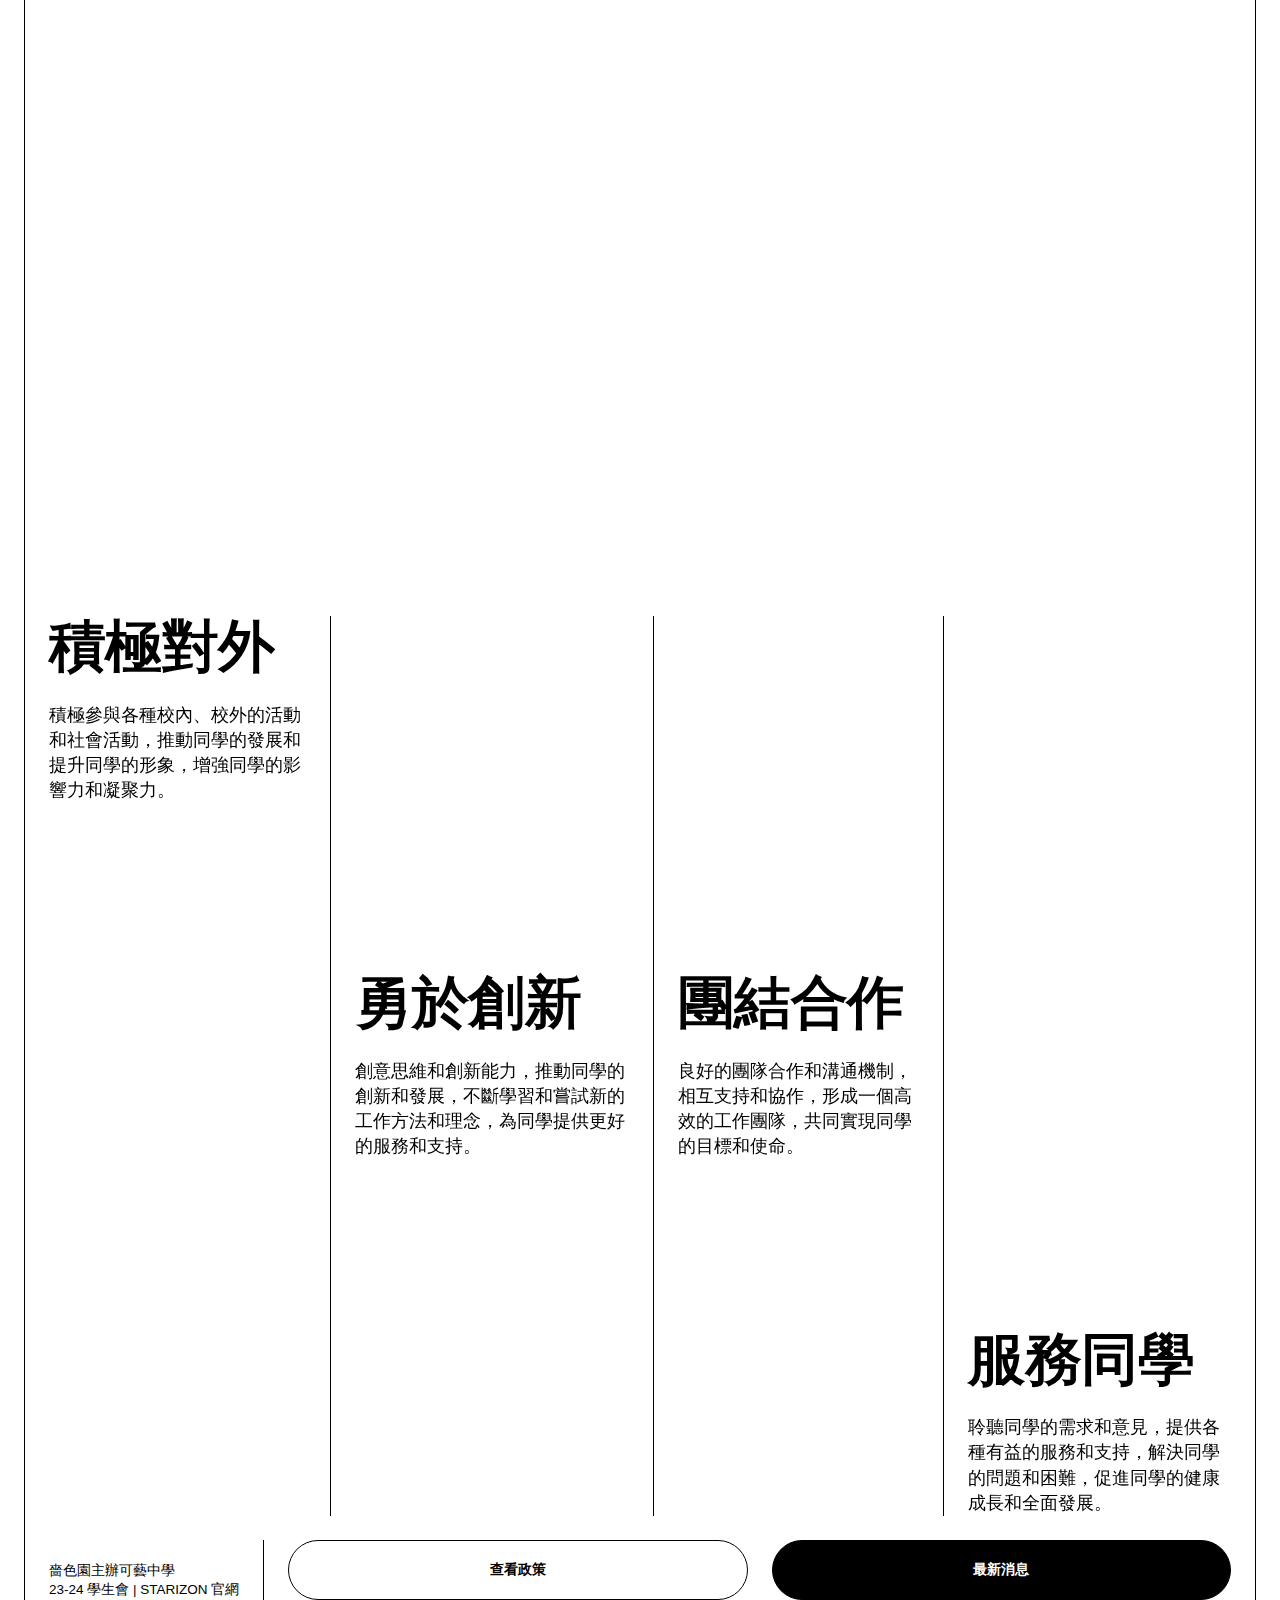
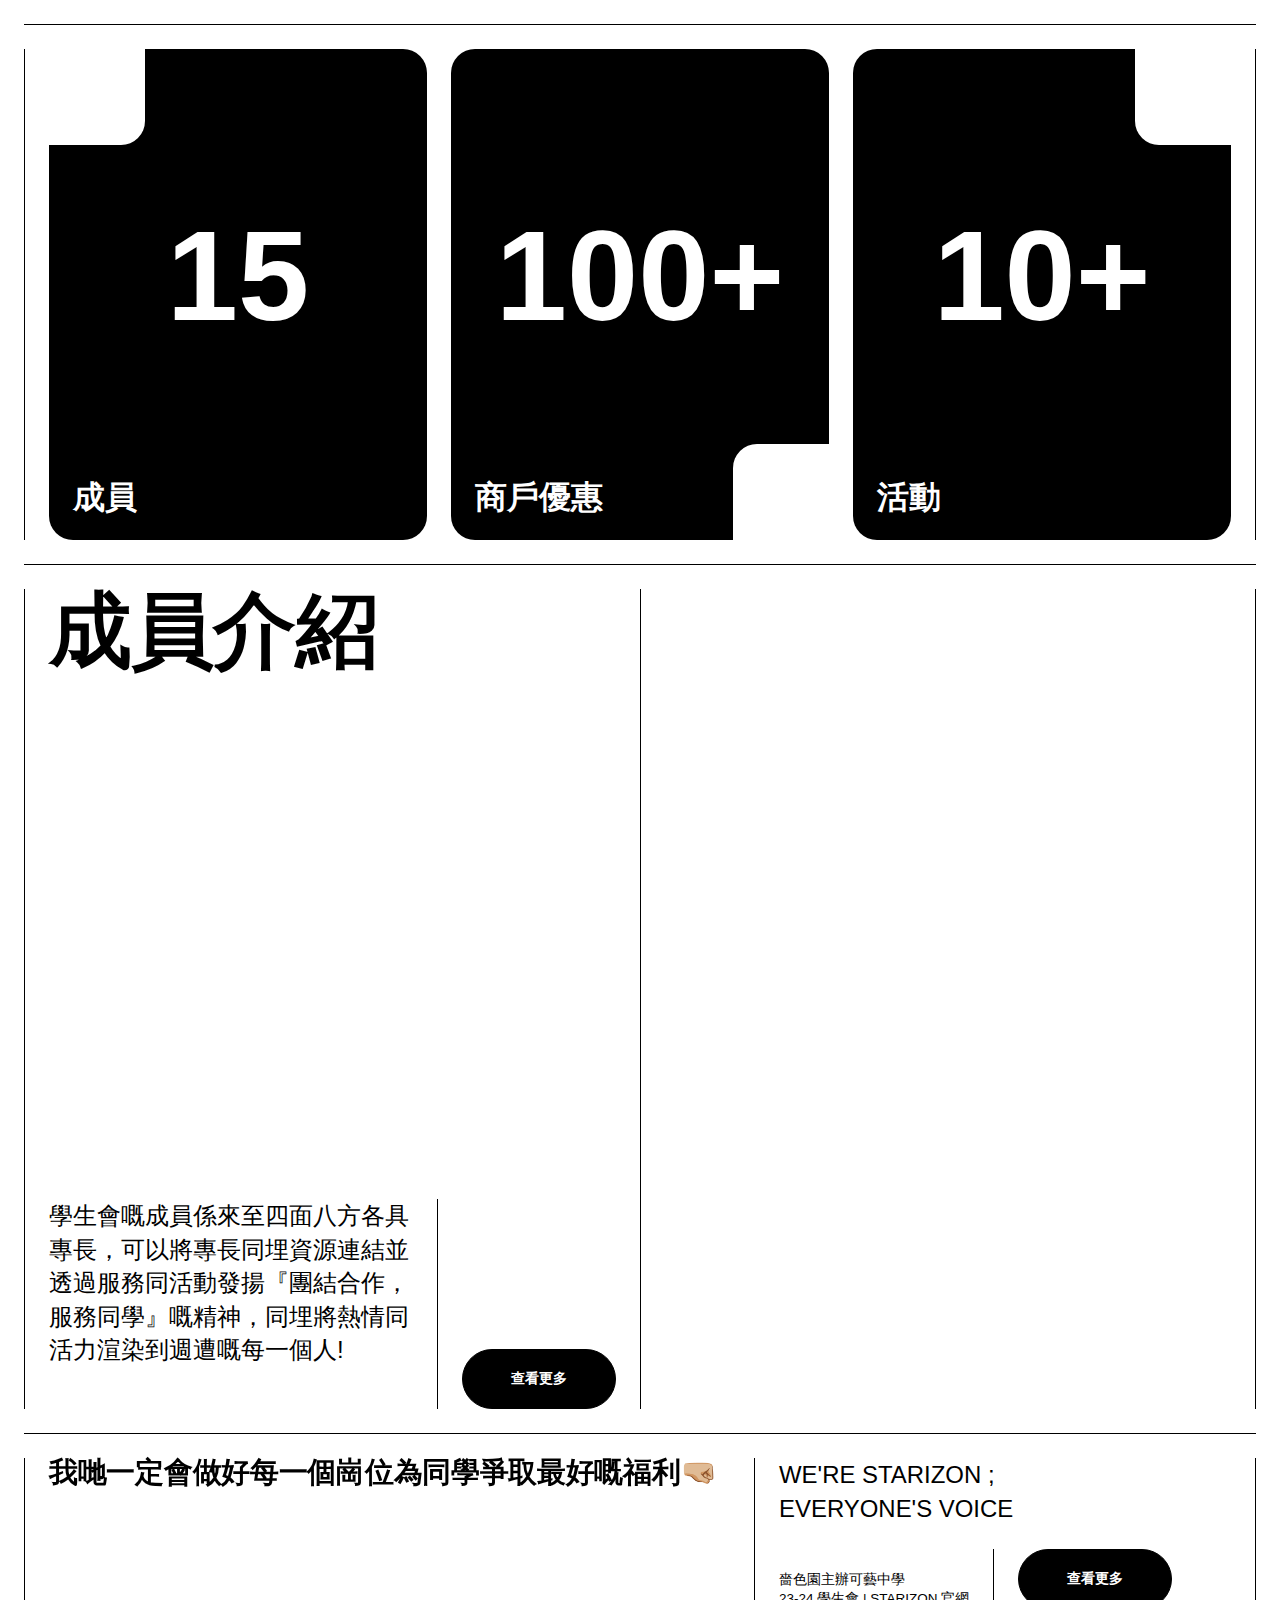
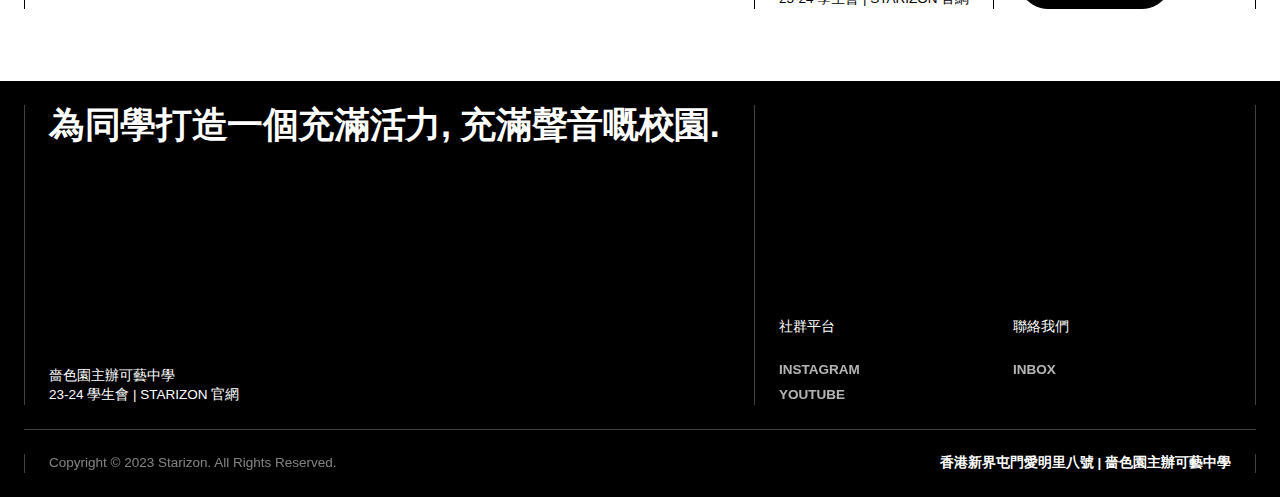
==== commit 6eff2195: "Add files via upload" ====
--- a/index.html
+++ b/index.html
@@ -169,7 +169,7 @@
                                     <img src="https://assets.website-files.com/6434d82a3cc585684fbb2d3b/6434d82a3cc58521e2bb2d7e_brand-logo-05.svg" alt=""/>
                                 </div>
                             </div>
-                            <a href="starizon_post-news-04A.html" class="arrow-link bottom-right">
+                            <a href="welfare.html" class="arrow-link bottom-right">
                                 <div id="w-node-_2f3799e2-8b86-96f6-924d-34a1fda5ceb2-4ab101b8">查看更多優惠</div>
                                 <img src="https://assets.website-files.com/6434d82a3cc585684fbb2d3b/6434d82a3cc58557ecbb2d96_interface-icon-arrow-right.svg" alt=""/>
                             </a>
--- a/starizon_css-01.css
+++ b/starizon_css-01.css
@@ -2201,7 +2201,7 @@
   margin-top: 0;
   margin-bottom: 0;
   font-family: Big Shoulders Display, sans-serif;
-  font-size: 2.37em;
+  font-size: 2em;
   font-weight: 700;
   line-height: 1.1em;
 }
@@ -3195,6 +3195,14 @@
   line-height: 1.1em;
 }
 
+.medium-heading-n {
+  letter-spacing: -.01em;
+  font-family: Big Shoulders Display, sans-serif;
+  font-size: 2.16em;
+  font-weight: 700;
+  line-height: 1.1em;
+}
+
 .medium-heading-a {
   letter-spacing: -.01em;
   font-family: Big Shoulders Display, sans-serif;
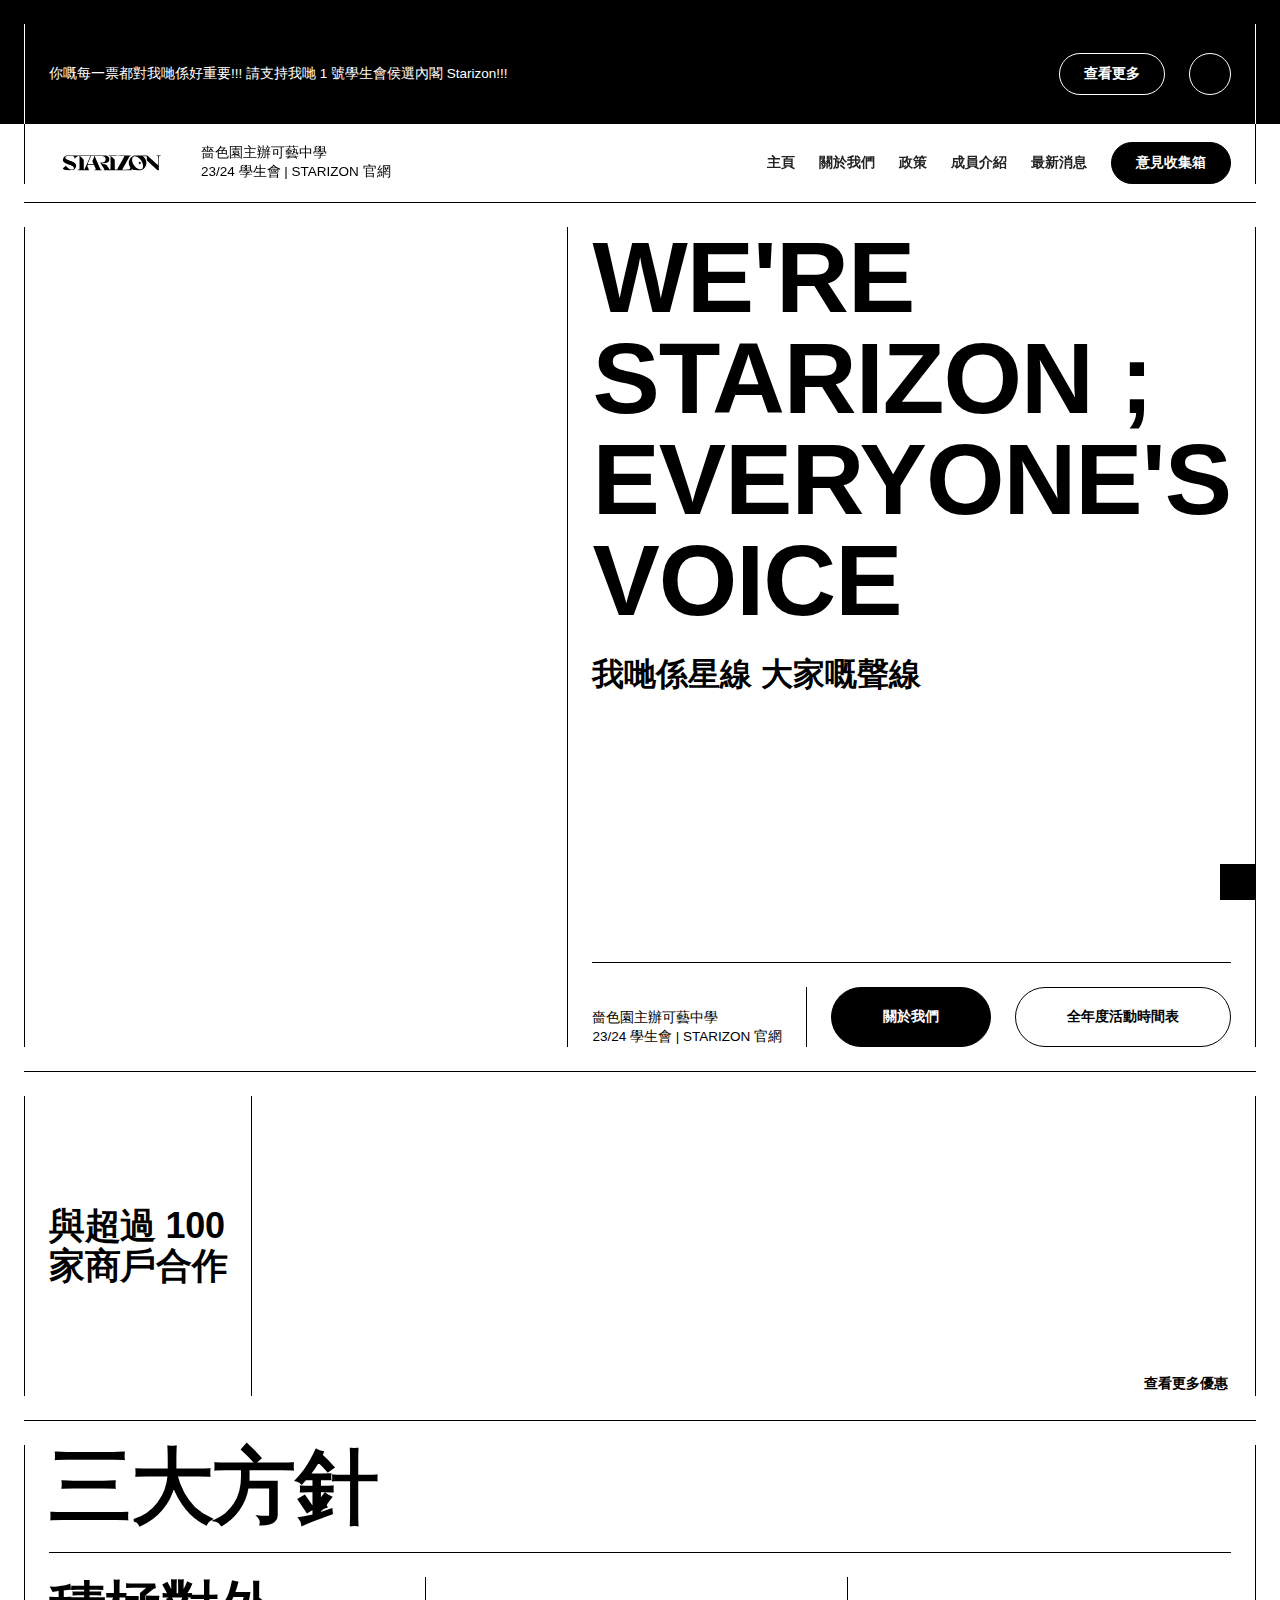
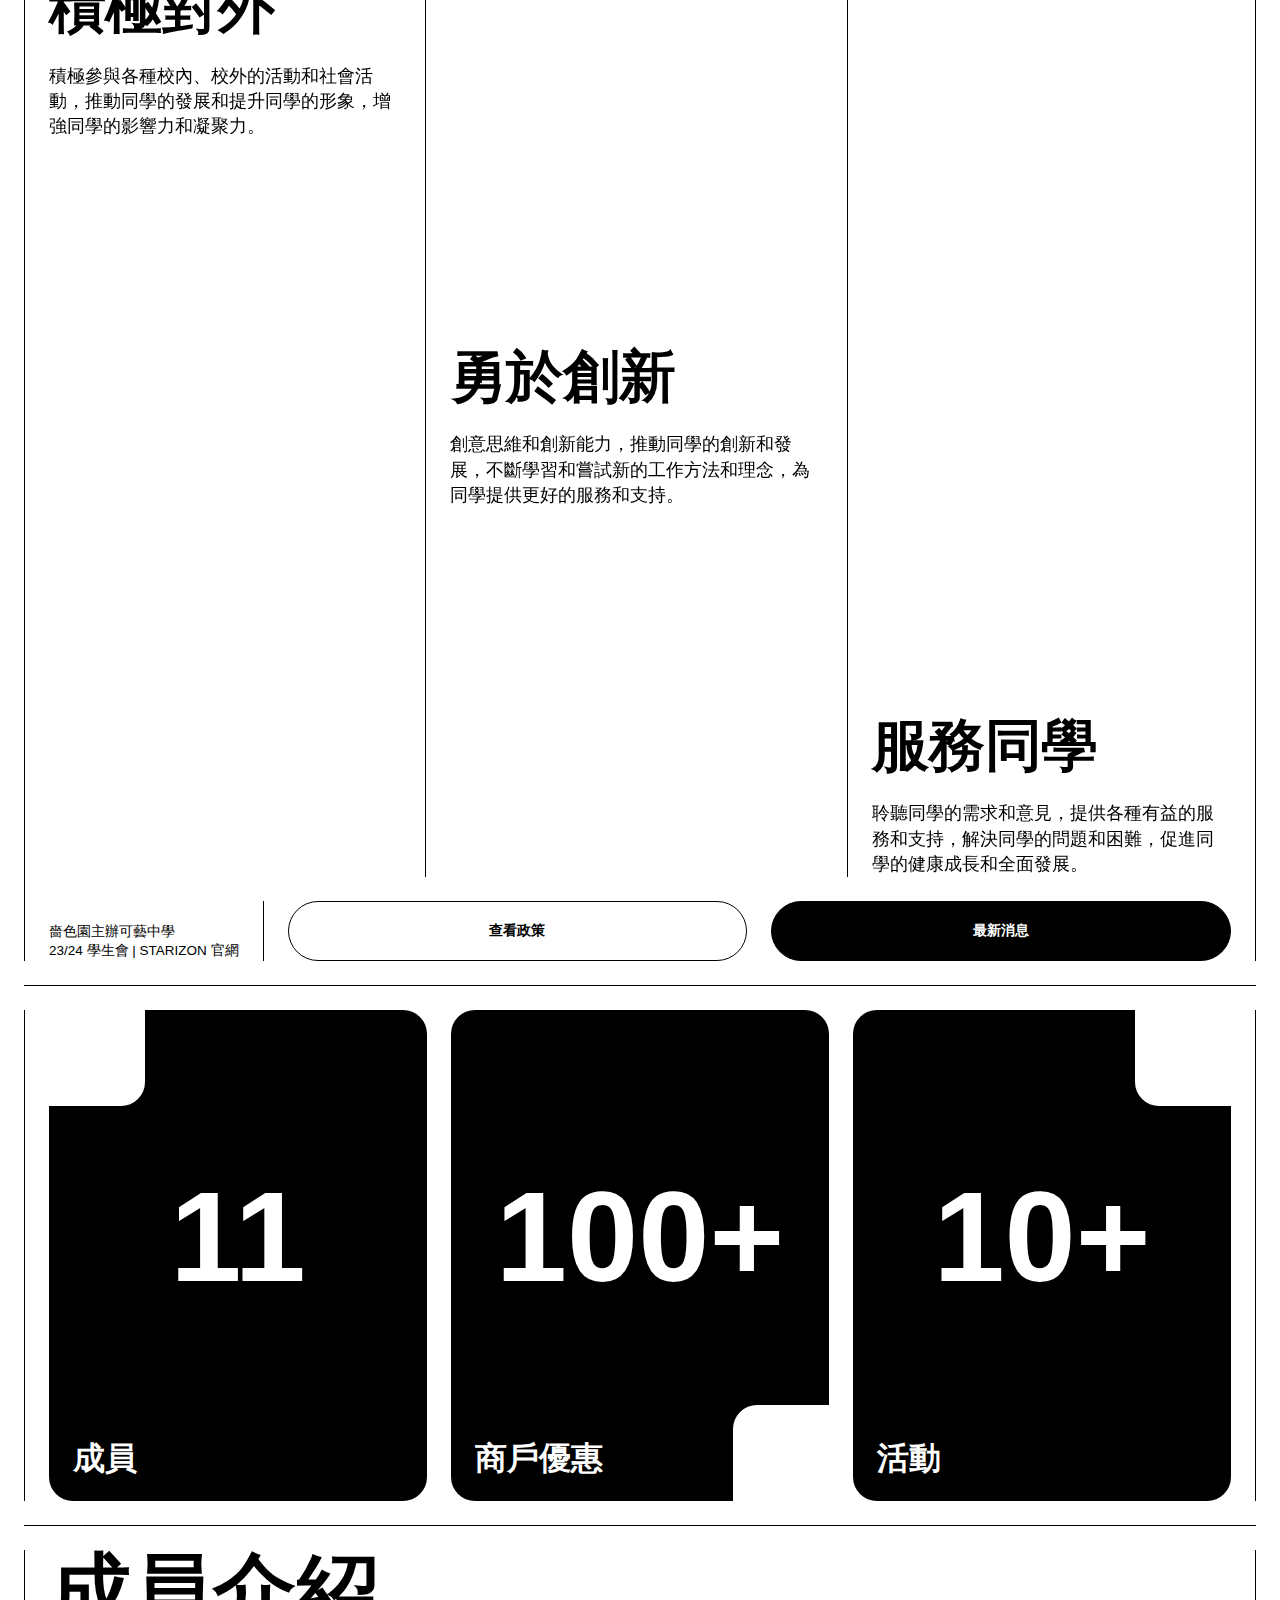
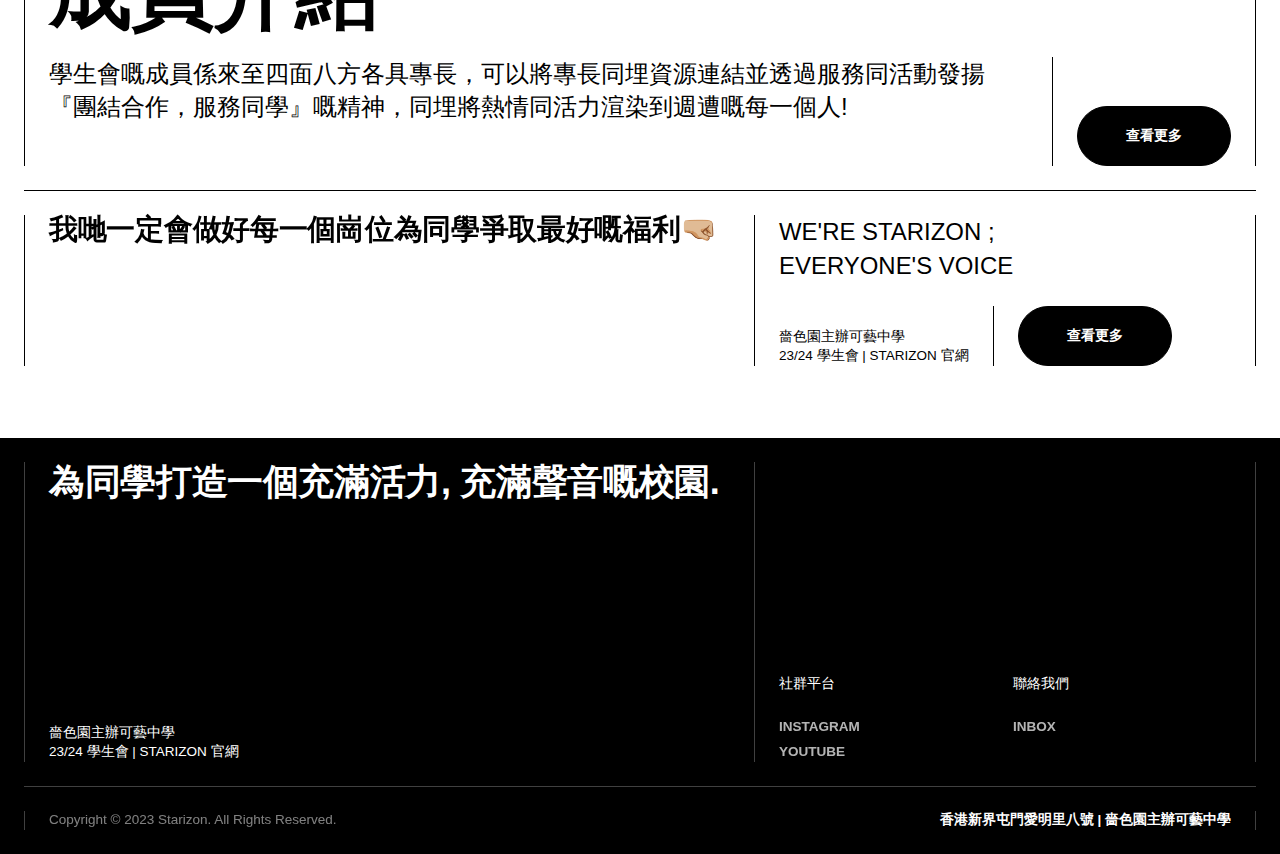
==== commit af836315: "Add files via upload" ====
--- a/index.html
+++ b/index.html
@@ -2,7 +2,7 @@
 <html data-wf-domain="62f3719eed27635eee6eeb4f" data-wf-page="643792593c70c9374ab101b8" data-wf-site="6434d82a3cc585684fbb2d3b" data-wf-status="1">
     <head>
         <meta charset="utf-8"/>
-        <title>𝟐𝟑-𝟐𝟒年度學生會 | 𝐒𝐓𝐀𝐑𝐈𝐙𝐎𝐍</title>
+        <title>𝟐𝟑/𝟐𝟒年度學生會 | 𝐒𝐓𝐀𝐑𝐈𝐙𝐎𝐍 | HOME</title>
         <link href="starizon_css-01.css" rel="stylesheet" type="text/css"/>
         <script type="text/javascript">
             !function(o, c) {
@@ -35,10 +35,10 @@
                 <div class="container---main announcement">
                     <div class="announcement-contents">
                         <div class="small-text normal-case">
-                            starizon.promo.sentence
+                            你嘅每一票都對我哋係好重要!!! 請支持我哋 1 號學生會侯選內閣 Starizon!!!
                         </div>
                         <div class="announcement-buttons">
-                            <a href="#" target="_blank" class="button bordered-white small w-inline-block">
+                            <a href="https://www.instagram.com/hnc.starizon/" target="_blank" class="button bordered-white small w-inline-block">
                                 <div>查看更多</div>
                             </a>
                             <div class="announcement-cross">
@@ -59,7 +59,7 @@
                                     <img src="assets/images/starizon.logo.black.svg" alt=""/>
                                 </a>
                                 <div class="small-text navbar-date">
-                                    嗇色園主辦可藝中學<br/>23-24 學生會 | STARIZON 官網
+                                    嗇色園主辦可藝中學<br/>23/24 學生會 | STARIZON 官網
                                 </div>
                             </div>
                             <nav role="navigation" class="nav-menu w-nav-menu">
@@ -94,25 +94,10 @@
                 <div class="container---main">
                     <div class="section-inner">
                         <div class="image-wrapper">
-                            <div data-poster-url="https://assets.website-files.com/6434d82a3cc585684fbb2d3b/6435f1de765df2194323a188_video-tall-1-poster-00001.jpg" data-video-urls="https://assets.website-files.com/6434d82a3cc585684fbb2d3b/6435f1de765df2194323a188_video-tall-1-transcode.mp4,https://assets.website-files.com/6434d82a3cc585684fbb2d3b/6435f1de765df2194323a188_video-tall-1-transcode.webm" data-autoplay="true" data-loop="true" data-wf-ignore="true" class="tall-image w-background-video w-background-video-atom">
-                                <video id="bc25008b-c223-f954-f3f4-4669dd1effb4-video" autoplay="" loop="" style="background-image:url(&quot;https://assets.website-files.com/6434d82a3cc585684fbb2d3b/6435f1de765df2194323a188_video-tall-1-poster-00001.jpg&quot;)" muted="" playsinline="" data-wf-ignore="true" data-object-fit="cover">
-                                    <source src="https://assets.website-files.com/6434d82a3cc585684fbb2d3b/6435f1de765df2194323a188_video-tall-1-transcode.mp4" data-wf-ignore="true"/>
-                                    <source src="https://assets.website-files.com/6434d82a3cc585684fbb2d3b/6435f1de765df2194323a188_video-tall-1-transcode.webm" data-wf-ignore="true"/>
+                            <div  data-video-urls="assets/images/starizon.IG.Banner.size1_1.webm" data-autoplay="true" data-loop="true" data-wf-ignore="true" class="tall-image w-background-video w-background-video-atom">
+                                <video id="bc25008b-c223-f954-f3f4-4669dd1effb4-video" autoplay="" loop="" style="background-image:url(assets/images/starizon.IG.Banner.size1_1.webm)" muted="" playsinline="" data-wf-ignore="true" data-object-fit="cover">
+                                    <source src="assets/images/starizon.IG.Banner.size1_1.webm" data-wf-ignore="true"/>
                                 </video>
-                            </div>
-                            <div class="corner-graphic">
-                                <div class="corner-graphic-top">
-                                    <div class="corner-graphic-polygon"></div>
-                                    <img src="https://assets.website-files.com/6434d82a3cc585684fbb2d3b/6434e6e954422e6eb93db7df_rounded-corner.svg" alt="" class="graphic-round-1"/>
-                                </div>
-                                <img src="https://assets.website-files.com/6434d82a3cc585684fbb2d3b/6434e6e954422e6eb93db7df_rounded-corner.svg" alt="" class="graphic-round-1"/>
-                            </div>
-                            <div class="corner-graphic bottom-right">
-                                <div class="corner-graphic-top">
-                                    <div class="corner-graphic-polygon wide"></div>
-                                    <img src="https://assets.website-files.com/6434d82a3cc585684fbb2d3b/6434e6e954422e6eb93db7df_rounded-corner.svg" alt="" class="graphic-round-1"/>
-                                </div>
-                                <img src="https://assets.website-files.com/6434d82a3cc585684fbb2d3b/6434e6e954422e6eb93db7df_rounded-corner.svg" alt="" class="graphic-round-1"/>
                             </div>
                         </div>
                         <div class="vertical-line"></div>
@@ -127,7 +112,7 @@
                                 <div class="horizontal-line"></div>
                                 <div id="w-node-_2f3799e2-8b86-96f6-924d-34a1fda5ce93-4ab101b8" class="columns hero-action">
                                     <div id="w-node-_2f3799e2-8b86-96f6-924d-34a1fda5ce94-4ab101b8" class="small-text">
-                                        嗇色園主辦可藝中學<br/>23-24 學生會 | STARIZON 官網
+                                        嗇色園主辦可藝中學<br/>23/24 學生會 | STARIZON 官網
                                     </div>
                                     <div class="vertical-line"></div>
                                     <a href="about.html" class="button hero-button w-inline-block">
@@ -151,22 +136,16 @@
                         <div class="logos-wrapper">
                             <div class="logo-row">
                                 <div class="logo-wrapper">
-                                    <img src="https://assets.website-files.com/6434d82a3cc585684fbb2d3b/6434d82a3cc58504b5bb2d77_brand-logo-15.svg" alt=""/>
+                                    <img src="assets/images/champion-logo.png" alt=""/>
                                 </div>
                                 <div class="logo-wrapper">
-                                    <img src="https://assets.website-files.com/6434d82a3cc585684fbb2d3b/6434d82a3cc5858596bb2d7c_brand-logo-01.svg" alt=""/>
+                                    <img src="assets/images/dickies-logo.png" alt=""/>
                                 </div>
                                 <div class="logo-wrapper">
-                                    <img src="https://assets.website-files.com/6434d82a3cc585684fbb2d3b/6434d82a3cc58583d7bb2d76_brand-logo-14.svg" alt=""/>
+                                    <img src="assets/images/nike-logo.png" alt=""/>
                                 </div>
                                 <div class="logo-wrapper">
-                                    <img src="https://assets.website-files.com/6434d82a3cc585684fbb2d3b/6434d82a3cc58518cabb2d7f_brand-logo-07.svg" alt=""/>
-                                </div>
-                                <div class="logo-wrapper">
-                                    <img src="https://assets.website-files.com/6434d82a3cc585684fbb2d3b/6434d82a3cc585138fbb2d6f_brand-logo-17.svg" alt=""/>
-                                </div>
-                                <div class="logo-wrapper">
-                                    <img src="https://assets.website-files.com/6434d82a3cc585684fbb2d3b/6434d82a3cc58521e2bb2d7e_brand-logo-05.svg" alt=""/>
+                                    <img src="assets/images/subway-logo.png" alt=""/>
                                 </div>
                             </div>
                             <a href="welfare.html" class="arrow-link bottom-right">
@@ -180,29 +159,8 @@
                 <div class="container---main">
                     <div class="section-inner">
                         <div id="w-node-_2f3799e2-8b86-96f6-924d-34a1fda5ceb8-4ab101b8" class="rows gap-1x">
-                            <h4 class="large-heading">四大方針</h4>
-                            <div class="image-wrapper">
-                                <div class="corner-graphic hide-on-mobile">
-                                    <div class="corner-graphic-top">
-                                        <div class="corner-graphic-polygon xwide"></div>
-                                        <img src="https://assets.website-files.com/6434d82a3cc585684fbb2d3b/6434e6e954422e6eb93db7df_rounded-corner.svg" alt="" class="graphic-round-1"/>
-                                    </div>
-                                    <img src="https://assets.website-files.com/6434d82a3cc585684fbb2d3b/6434e6e954422e6eb93db7df_rounded-corner.svg" alt="" class="graphic-round-1"/>
-                                </div>
-                                <div class="corner-graphic bottom-right">
-                                    <div class="corner-graphic-top">
-                                        <div class="corner-graphic-polygon"></div>
-                                        <img src="https://assets.website-files.com/6434d82a3cc585684fbb2d3b/6434e6e954422e6eb93db7df_rounded-corner.svg" alt="" class="graphic-round-1"/>
-                                    </div>
-                                    <img src="https://assets.website-files.com/6434d82a3cc585684fbb2d3b/6434e6e954422e6eb93db7df_rounded-corner.svg" alt="" class="graphic-round-1"/>
-                                </div>
-                                <div data-poster-url="https://assets.website-files.com/6434d82a3cc585684fbb2d3b/6435f1ffa78594cfeb83b498_video-wide-1-poster-00001.jpg" data-video-urls="https://assets.website-files.com/6434d82a3cc585684fbb2d3b/6435f1ffa78594cfeb83b498_video-wide-1-transcode.mp4,https://assets.website-files.com/6434d82a3cc585684fbb2d3b/6435f1ffa78594cfeb83b498_video-wide-1-transcode.webm" data-autoplay="true" data-loop="true" data-wf-ignore="true" class="wide-image w-background-video w-background-video-atom">
-                                    <video id="b2532ffa-951f-53a1-4b04-816ff6d3d0a5-video" autoplay="" loop="" style="background-image:url(&quot;https://assets.website-files.com/6434d82a3cc585684fbb2d3b/6435f1ffa78594cfeb83b498_video-wide-1-poster-00001.jpg&quot;)" muted="" playsinline="" data-wf-ignore="true" data-object-fit="cover">
-                                        <source src="https://assets.website-files.com/6434d82a3cc585684fbb2d3b/6435f1ffa78594cfeb83b498_video-wide-1-transcode.mp4" data-wf-ignore="true"/>
-                                        <source src="https://assets.website-files.com/6434d82a3cc585684fbb2d3b/6435f1ffa78594cfeb83b498_video-wide-1-transcode.webm" data-wf-ignore="true"/>
-                                    </video>
-                                </div>
-                            </div>
+                            <h4 class="large-heading">三大方針</h4>
+                            <div class="horizontal-line"></div>
                             <div id="w-node-_2f3799e2-8b86-96f6-924d-34a1fda5cebf-4ab101b8" class="columns gap-1x text">
                                 <div id="w-node-_2f3799e2-8b86-96f6-924d-34a1fda5cec0-4ab101b8" class="rows themes-row">
                                     <h4 class="medium-heading">積極對外</h4>
@@ -214,11 +172,6 @@
                                     <div id="w-node-_2f3799e2-8b86-96f6-924d-34a1fda5cec3-4ab101b8">創意思維和創新能力，推動同學的創新和發展，不斷學習和嘗試新的工作方法和理念，為同學提供更好的服務和支持。</div>
                                 </div>
                                 <div class="vertical-line"></div>
-                                <div id="w-node-_2f3799e2-8b86-96f6-924d-34a1fda5cec6-4ab101b8" class="rows themes-row align-center">
-                                    <h4 class="medium-heading">團結合作</h4>
-                                    <div id="w-node-_2f3799e2-8b86-96f6-924d-34a1fda5cec9-4ab101b8">良好的團隊合作和溝通機制，相互支持和協作，形成一個高效的工作團隊，共同實現同學的目標和使命。</div>
-                                </div>
-                                <div class="vertical-line"></div>
                                 <div id="w-node-_2f3799e2-8b86-96f6-924d-34a1fda5cecc-4ab101b8" class="rows themes-row align-bottom">
                                     <h4 class="medium-heading">服務同學</h4>
                                     <div id="w-node-_2f3799e2-8b86-96f6-924d-34a1fda5cecf-4ab101b8">聆聽同學的需求和意見，提供各種有益的服務和支持，解決同學的問題和困難，促進同學的健康成長和全面發展。</div>
@@ -226,7 +179,7 @@
                             </div>
                             <div id="w-node-_2f3799e2-8b86-96f6-924d-34a1fda5ced1-4ab101b8" class="columns themes-action">
                                 <div id="w-node-_2f3799e2-8b86-96f6-924d-34a1fda5ced2-4ab101b8" class="small-text">
-                                    嗇色園主辦可藝中學<br/>23-24 學生會 | STARIZON 官網
+                                    嗇色園主辦可藝中學<br/>23/24 學生會 | STARIZON 官網
                                 </div>
                                 <div class="vertical-line"></div>
                                 <a href="policy.html" class="button bordered hero-button w-inline-block">
@@ -243,7 +196,7 @@
                 <div class="container---main">
                     <div class="section-inner">
                         <div class="metric-box">
-                            <div id="w-node-_2f3799e2-8b86-96f6-924d-34a1fda5cedf-4ab101b8" class="metric-text">15</div>
+                            <div id="w-node-_2f3799e2-8b86-96f6-924d-34a1fda5cedf-4ab101b8" class="metric-text">11</div>
                             <h4>成員</h4>
                             <div class="corner-graphic">
                                 <div class="corner-graphic-top">
@@ -292,67 +245,9 @@
                                 </a>
                             </div>
                         </div>
-                        <div class="vertical-line"></div>
-                        <div class="image-wrapper">
-                            <div data-poster-url="https://assets.website-files.com/6434d82a3cc585684fbb2d3b/6435f246917631e7a342a226_video-tall-2-poster-00001.jpg" data-video-urls="https://assets.website-files.com/6434d82a3cc585684fbb2d3b/6435f246917631e7a342a226_video-tall-2-transcode.mp4,https://assets.website-files.com/6434d82a3cc585684fbb2d3b/6435f246917631e7a342a226_video-tall-2-transcode.webm" data-autoplay="true" data-loop="true" data-wf-ignore="true" class="tall-image w-background-video w-background-video-atom">
-                                <video id="29b15c0f-e776-fad7-274b-3668a8c3039c-video" autoplay="" loop="" style="background-image:url(&quot;https://assets.website-files.com/6434d82a3cc585684fbb2d3b/6435f246917631e7a342a226_video-tall-2-poster-00001.jpg&quot;)" muted="" playsinline="" data-wf-ignore="true" data-object-fit="cover">
-                                    <source src="https://assets.website-files.com/6434d82a3cc585684fbb2d3b/6435f246917631e7a342a226_video-tall-2-transcode.mp4" data-wf-ignore="true"/>
-                                    <source src="https://assets.website-files.com/6434d82a3cc585684fbb2d3b/6435f246917631e7a342a226_video-tall-2-transcode.webm" data-wf-ignore="true"/>
-                                </video>
-                            </div>
-                            <div class="corner-graphic top-right">
-                                <div class="corner-graphic-top">
-                                    <div class="corner-graphic-polygon xwide"></div>
-                                    <img src="https://assets.website-files.com/6434d82a3cc585684fbb2d3b/6434e6e954422e6eb93db7df_rounded-corner.svg" alt="" class="graphic-round-1"/>
-                                </div>
-                                <img src="https://assets.website-files.com/6434d82a3cc585684fbb2d3b/6434e6e954422e6eb93db7df_rounded-corner.svg" alt="" class="graphic-round-1"/>
-                            </div>
-                            <div class="corner-graphic bottom-left">
-                                <div class="corner-graphic-top">
-                                    <div class="corner-graphic-polygon"></div>
-                                    <img src="https://assets.website-files.com/6434d82a3cc585684fbb2d3b/6434e6e954422e6eb93db7df_rounded-corner.svg" alt="" class="graphic-round-1"/>
-                                </div>
-                                <img src="https://assets.website-files.com/6434d82a3cc585684fbb2d3b/6434e6e954422e6eb93db7df_rounded-corner.svg" alt="" class="graphic-round-1"/>
-                            </div>
-                        </div>
-                    </div>
-                </div>
-                <div class="horizontal-line"></div>
-<!--
-                <div class="container---main">
-                    <div class="section-inner reverse-on-mobile">
-                        <div class="image-wrapper">
-                            <img src="https://assets.website-files.com/6434d82a3cc585684fbb2d3b/6434d82a3cc585a3cebb2db5_photo-landscape-07.jpg" srcset="https://assets.website-files.com/6434d82a3cc585684fbb2d3b/6434d82a3cc585a3cebb2db5_photo-landscape-07-p-500.jpg 500w, https://assets.website-files.com/6434d82a3cc585684fbb2d3b/6434d82a3cc585a3cebb2db5_photo-landscape-07-p-800.jpg 800w, https://assets.website-files.com/6434d82a3cc585684fbb2d3b/6434d82a3cc585a3cebb2db5_photo-landscape-07-p-1080.jpg 1080w, https://assets.website-files.com/6434d82a3cc585684fbb2d3b/6434d82a3cc585a3cebb2db5_photo-landscape-07.jpg 1600w" sizes="(max-width: 479px) 90vw, (max-width: 767px) 87vw, (max-width: 991px) 90vw, 44vw" alt="" class="tall-image"/>
-                            <div class="corner-graphic bottom-left">
-                                <div class="corner-graphic-top">
-                                    <div class="corner-graphic-polygon"></div>
-                                    <img src="https://assets.website-files.com/6434d82a3cc585684fbb2d3b/6434e6e954422e6eb93db7df_rounded-corner.svg" alt="" class="graphic-round-1"/>
-                                </div>
-                                <img src="https://assets.website-files.com/6434d82a3cc585684fbb2d3b/6434e6e954422e6eb93db7df_rounded-corner.svg" alt="" class="graphic-round-1"/>
-                            </div>
-                            <div class="corner-graphic top-right">
-                                <div class="corner-graphic-top">
-                                    <div class="corner-graphic-polygon wide"></div>
-                                    <img src="https://assets.website-files.com/6434d82a3cc585684fbb2d3b/6434e6e954422e6eb93db7df_rounded-corner.svg" alt="" class="graphic-round-1"/>
-                                </div>
-                                <img src="https://assets.website-files.com/6434d82a3cc585684fbb2d3b/6434e6e954422e6eb93db7df_rounded-corner.svg" alt="" class="graphic-round-1"/>
-                            </div>
-                        </div>
-                        <div class="vertical-line"></div>
-                        <div id="w-node-_2f3799e2-8b86-96f6-924d-34a1fda5cf0c-4ab101b8" class="rows justify-center text-center">
-                            <div id="w-node-_2f3799e2-8b86-96f6-924d-34a1fda5cf0d-4ab101b8" class="rows gap-0-5x">
-                                <h4 class="large-heading">online</h4>
-                                <h4 class="large-heading plus">+</h4>
-                                <h4 class="large-heading">In-Person</h4>
-                            </div>
-                            <a href="/location" class="button w-inline-block">
-                                <div id="w-node-_2f3799e2-8b86-96f6-924d-34a1fda5cf13-4ab101b8">about location</div>
-                            </a>
-                        </div>
-                    </div>
-                </div>
-                <div class="horizontal-line"></div>
--->
+                    </div>
+                </div>
+                <div class="horizontal-line"></div>
                 <div class="container---main">
                     <div class="section-inner cta-1">
                         <div class="grow-wrapper sticky">
@@ -365,10 +260,10 @@
                         <div class="vertical-line"></div>
                         <div class="container---xs">
                             <div id="w-node-eb937ab9-228d-7eda-45f0-d553d46ec7ab-d46ec7a1" class="rows">
-                                <div id="w-node-eb937ab9-228d-7eda-45f0-d553d46ec7ac-d46ec7a1" class="large-text">WE'RE STARIZON ; </br>EVERYONE'S VOICE                                </div>
+                                <div id="w-node-eb937ab9-228d-7eda-45f0-d553d46ec7ac-d46ec7a1" class="large-text">WE'RE STARIZON ; </br>EVERYONE'S VOICE</div>
                                 <div id="w-node-eb937ab9-228d-7eda-45f0-d553d46ec7ae-d46ec7a1" class="columns cta-action">
                                     <div id="w-node-eb937ab9-228d-7eda-45f0-d553d46ec7af-d46ec7a1" class="small-text">
-                                        嗇色園主辦可藝中學<br/>23-24 學生會 | STARIZON 官網
+                                        嗇色園主辦可藝中學<br/>23/24 學生會 | STARIZON 官網
                                     </div>
                                     <div class="vertical-line"></div>
                                     <a href="about.html" target="_blank" class="button grow-on-mobile w-inline-block">
@@ -388,7 +283,7 @@
                                 <h3>為同學打造一個充滿活力, 充滿聲音嘅校園.</h3>
                                 <div class="footer-logo-wrapper">
                                     <div id="w-node-_8a100751-ddef-9004-6642-ffcc91b5598f-55b37658" class="small-text">
-                                        嗇色園主辦可藝中學<br/>23-24 學生會 | STARIZON 官網
+                                        嗇色園主辦可藝中學<br/>23/24 學生會 | STARIZON 官網
                                     </div>
                                 </div>
                             </div>
--- a/starizon_css-01.css
+++ b/starizon_css-01.css
@@ -2215,6 +2215,15 @@
   line-height: 1.2em;
 }
 
+h4a {
+  text-transform: uppercase;
+  margin-top: 0;
+  margin-bottom: 0;
+  font-size: 1.35em;
+  font-weight: 600;
+  line-height: 1.2em;
+}
+
 h5 {
   text-transform: uppercase;
   margin-top: 0;
@@ -3125,6 +3134,13 @@
   display: flex;
 }
 
+.columns-a {
+  grid-column-gap: 4px;
+  grid-row-gap: 24px;
+  grid-auto-flow: column;
+  display: flex;
+}
+
 .columns.gap-1x.text {
   min-height: 900px;
   align-items: flex-start;
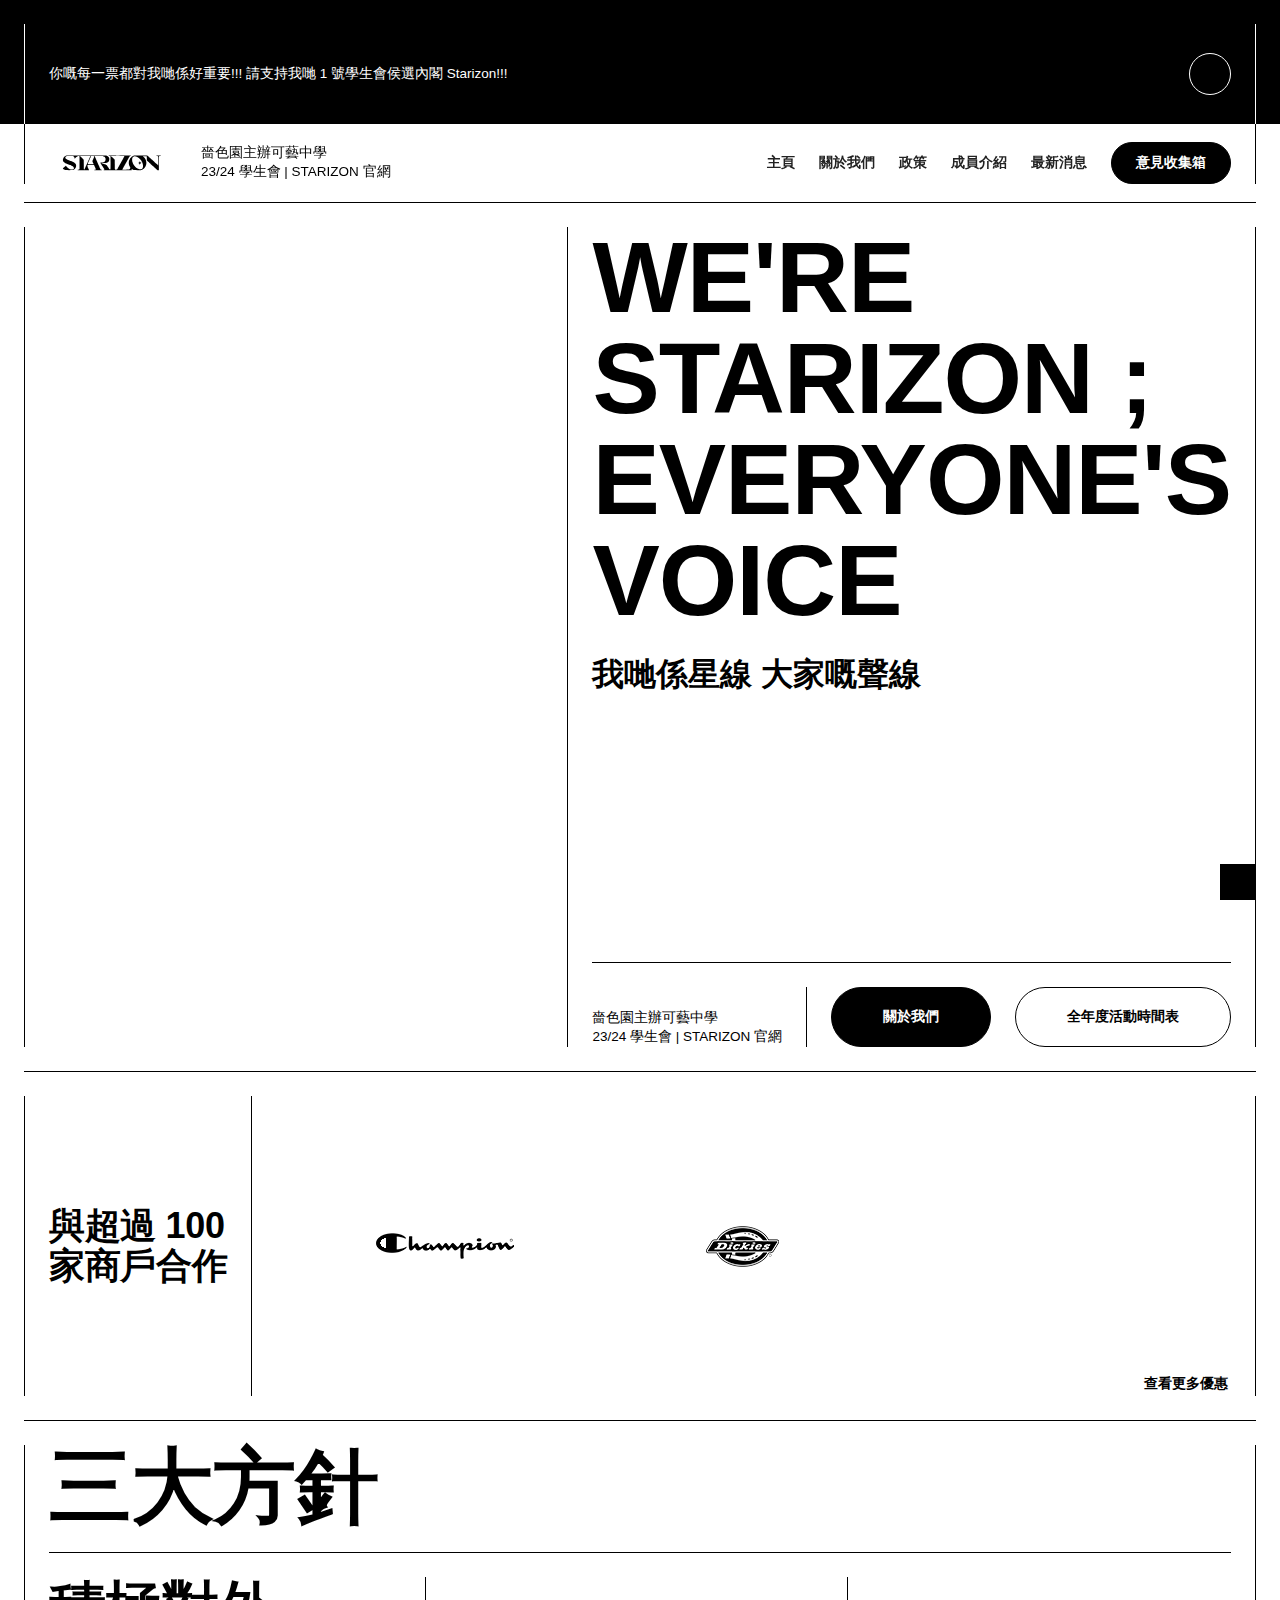
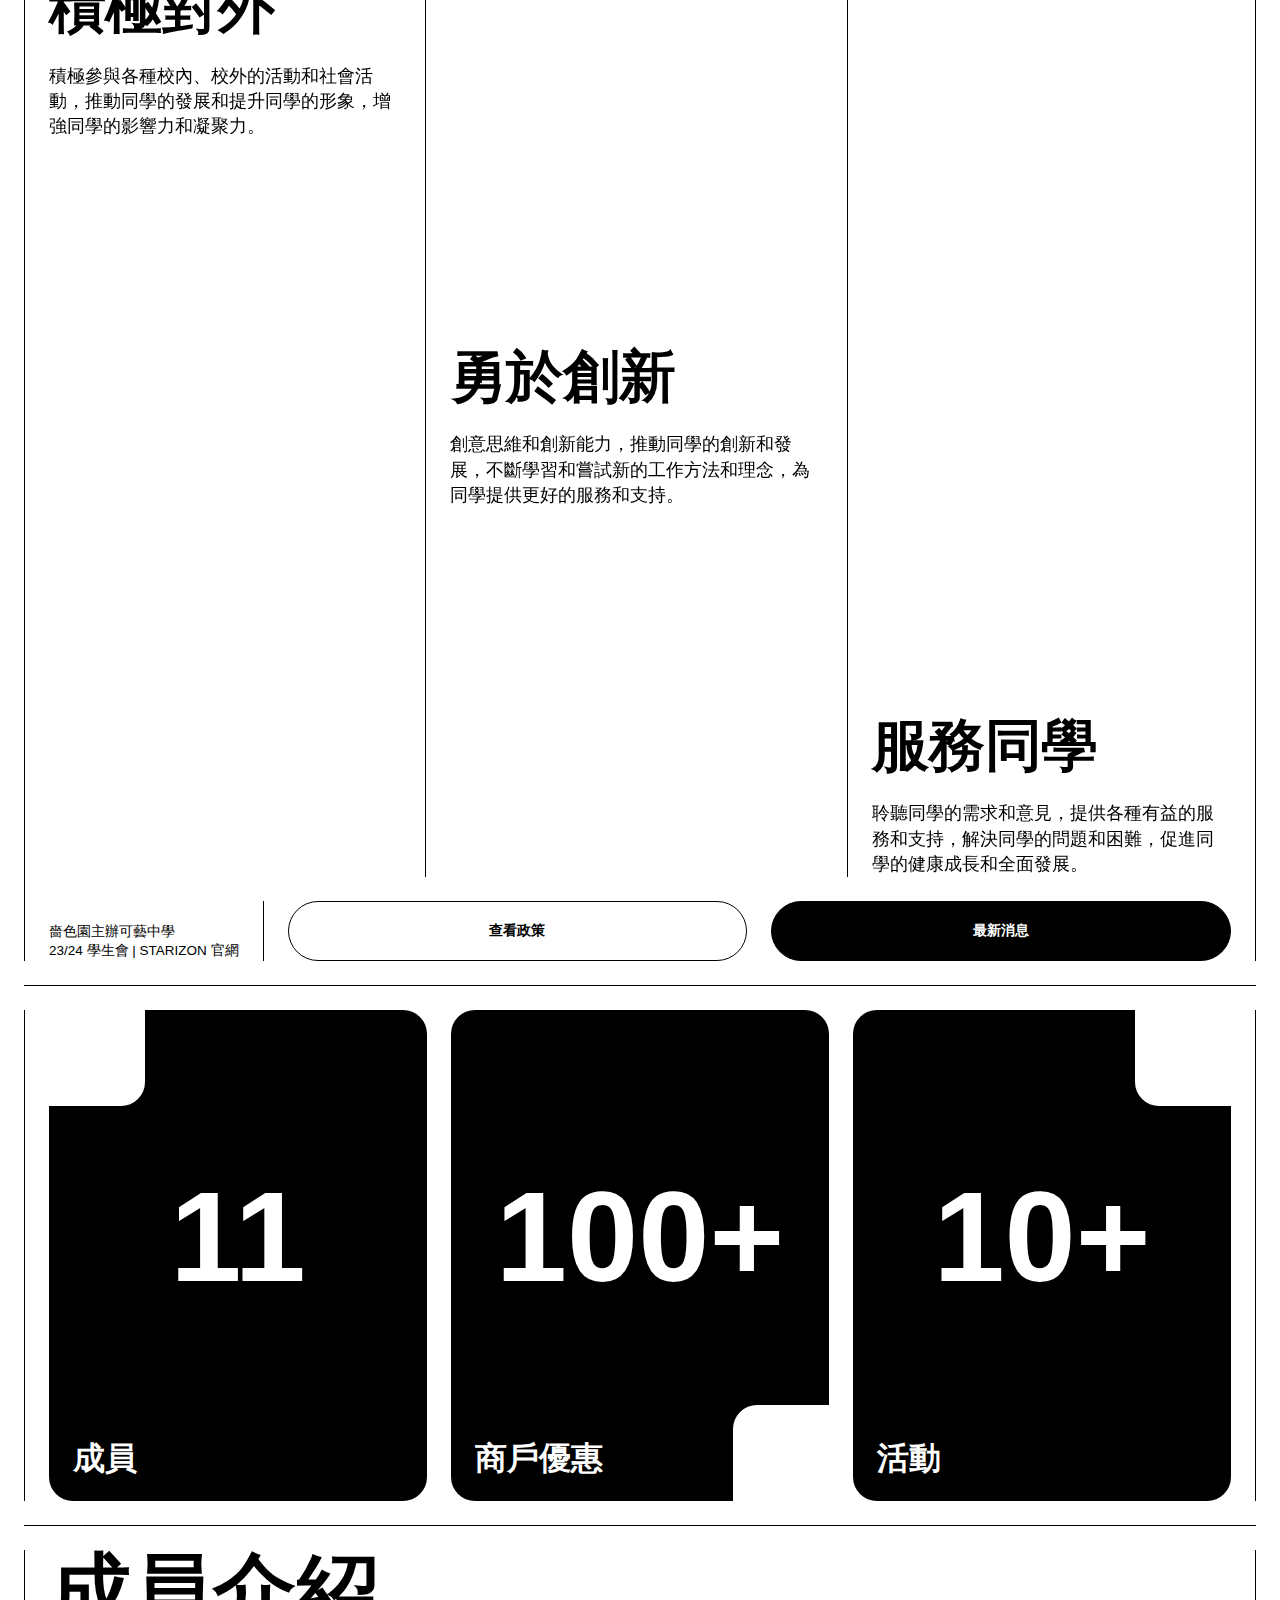
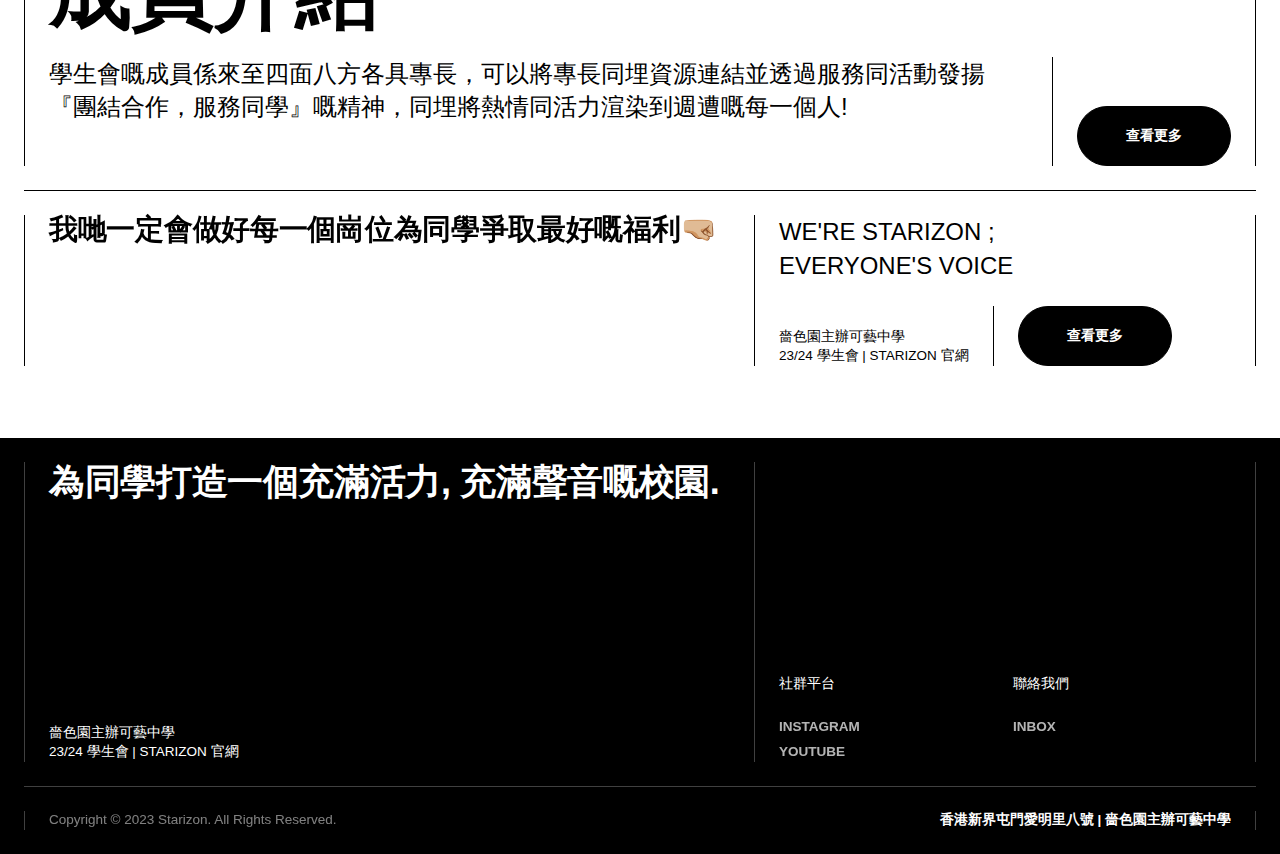
==== commit 7bf2b2fe: "Add files via upload" ====
--- a/index.html
+++ b/index.html
@@ -38,9 +38,6 @@
                             你嘅每一票都對我哋係好重要!!! 請支持我哋 1 號學生會侯選內閣 Starizon!!!
                         </div>
                         <div class="announcement-buttons">
-                            <a href="https://www.instagram.com/hnc.starizon/" target="_blank" class="button bordered-white small w-inline-block">
-                                <div>查看更多</div>
-                            </a>
                             <div class="announcement-cross">
                                 <a href="#" class="circle-button bordered-white w-inline-block">
                                     <img src="https://assets.website-files.com/6434d82a3cc585684fbb2d3b/6434d82a3cc5850c27bb2d99_interface-icon-cross.svg" alt="" class="invert"/>
@@ -65,7 +62,7 @@
                             <nav role="navigation" class="nav-menu w-nav-menu">
                                 <a href="index.html" class="nav-link w-nav-link">主頁</a>
                                 <a href="about.html" class="nav-link w-nav-link">關於我們</a>
-                                <a href="policy.html" class="nav-link w-nav-link">政策</a>
+                                <a href="starizon_post-news-01A.html" class="nav-link w-nav-link">政策</a>
                                 <a href="members.html" class="nav-link w-nav-link">成員介紹</a>
                                 <a href="news.html" class="nav-link w-nav-link">最新消息</a>
                                 <a href="https://forms.office.com/pages/responsepage.aspx?id=_iAlI0WJ10eQeMBDpr6bIfOdSg0byFVHprDuaMPOEABUQkJWSlk3SUZXNU5JMFQwN0pROUhWMkxETy4u" target="_blank" class="button small w-inline-block">
@@ -94,9 +91,9 @@
                 <div class="container---main">
                     <div class="section-inner">
                         <div class="image-wrapper">
-                            <div  data-video-urls="assets/images/starizon.IG.Banner.size1_1.webm" data-autoplay="true" data-loop="true" data-wf-ignore="true" class="tall-image w-background-video w-background-video-atom">
-                                <video id="bc25008b-c223-f954-f3f4-4669dd1effb4-video" autoplay="" loop="" style="background-image:url(assets/images/starizon.IG.Banner.size1_1.webm)" muted="" playsinline="" data-wf-ignore="true" data-object-fit="cover">
-                                    <source src="assets/images/starizon.IG.Banner.size1_1.webm" data-wf-ignore="true"/>
+                            <div  data-video-urls="assets/images/starizon.IG.Banner.size1_1.mp4" data-autoplay="true" data-loop="true" data-wf-ignore="true" class="tall-image w-background-video w-background-video-atom">
+                                <video id="bc25008b-c223-f954-f3f4-4669dd1effb4-video" autoplay="" loop="" style="background-image:url(assets/images/starizon.IG.Banner.size1_1.mp4)" muted="" playsinline="" data-wf-ignore="true" data-object-fit="cover">
+                                    <source src="assets/images/starizon.IG.Banner.size1_1.mp4" data-wf-ignore="true"/>
                                 </video>
                             </div>
                         </div>
@@ -142,10 +139,10 @@
                                     <img src="assets/images/dickies-logo.png" alt=""/>
                                 </div>
                                 <div class="logo-wrapper">
-                                    <img src="assets/images/nike-logo.png" alt=""/>
+                                    <img src="assets/images/disney-logo.png" alt=""/>
                                 </div>
                                 <div class="logo-wrapper">
-                                    <img src="assets/images/subway-logo.png" alt=""/>
+                                    <img src="assets/images/oceanpark-logo.png" alt=""/>
                                 </div>
                             </div>
                             <a href="welfare.html" class="arrow-link bottom-right">
@@ -182,7 +179,7 @@
                                     嗇色園主辦可藝中學<br/>23/24 學生會 | STARIZON 官網
                                 </div>
                                 <div class="vertical-line"></div>
-                                <a href="policy.html" class="button bordered hero-button w-inline-block">
+                                <a href="starizon_post-news-01A.html" class="button bordered hero-button w-inline-block">
                                     <div id="w-node-_2f3799e2-8b86-96f6-924d-34a1fda5ced6-4ab101b8">查看政策</div>
                                 </a>
                                 <a href="news.html" class="button hero-button w-inline-block">
